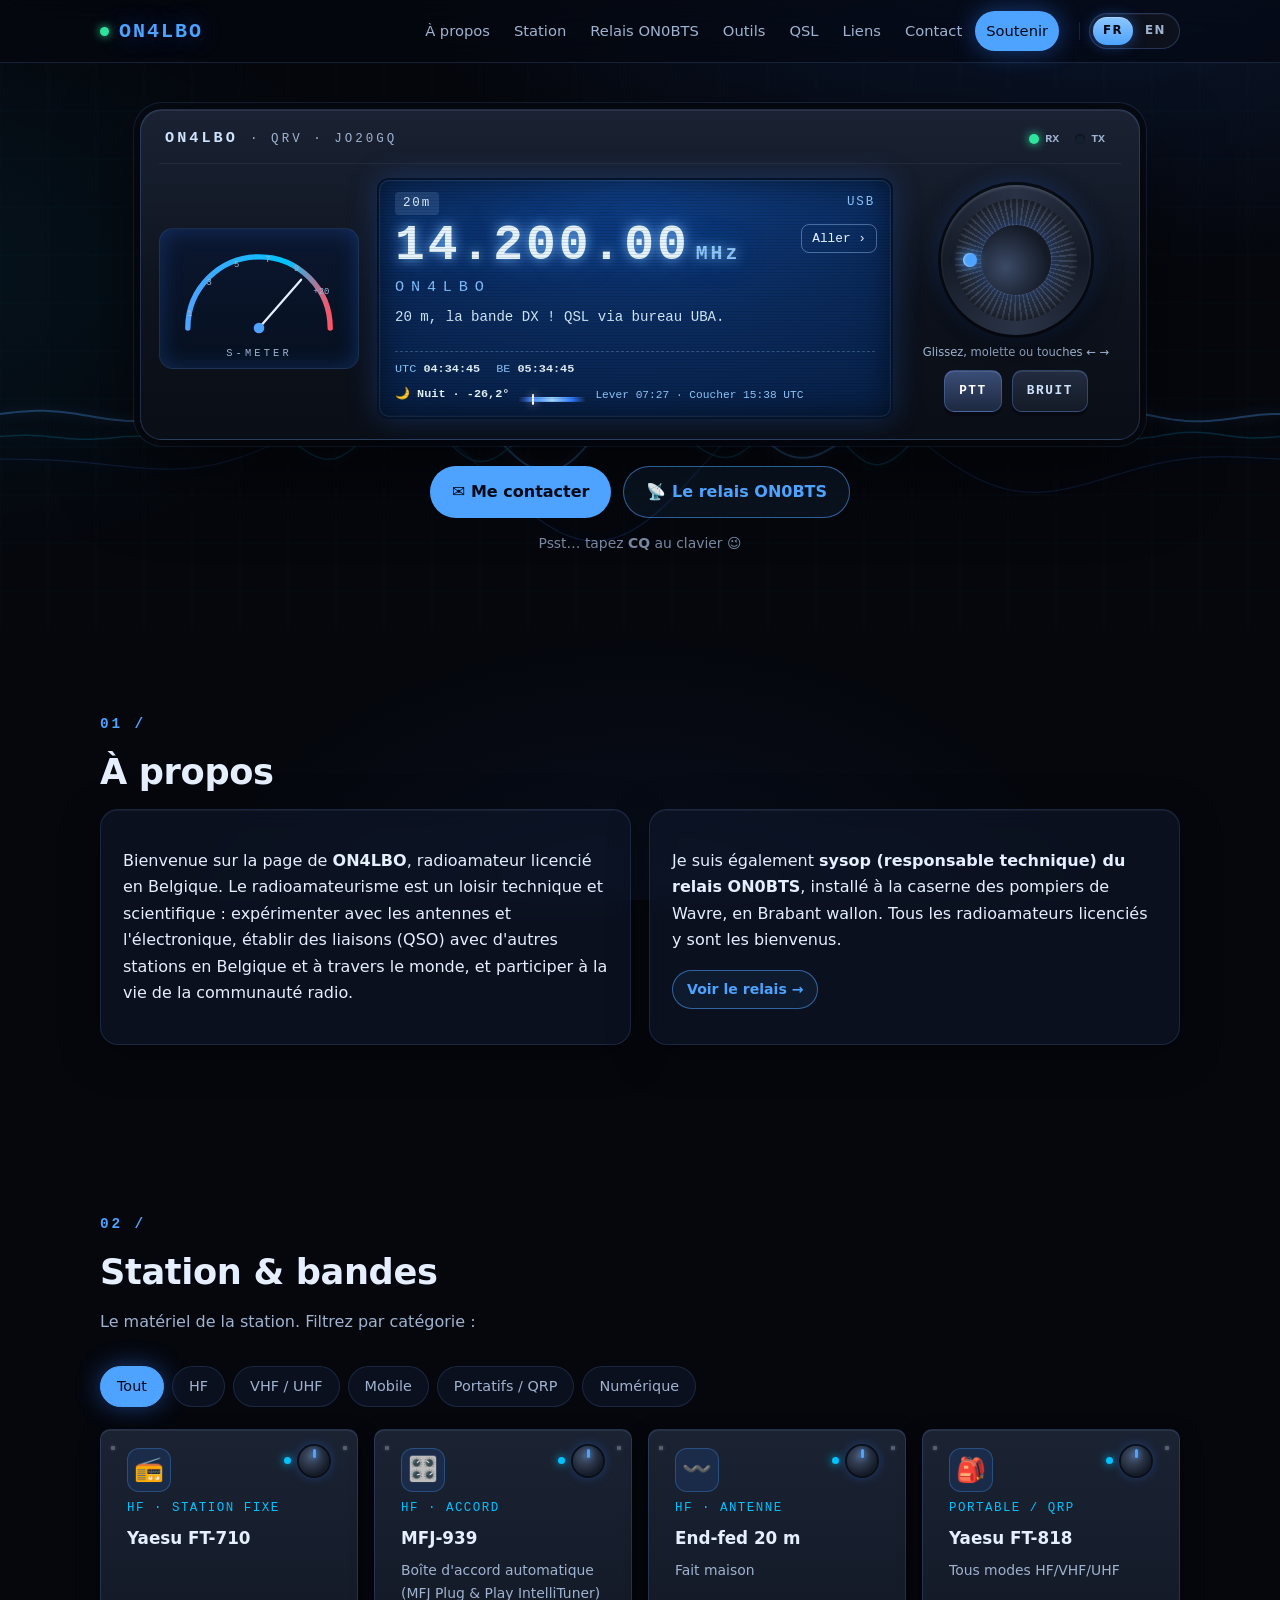
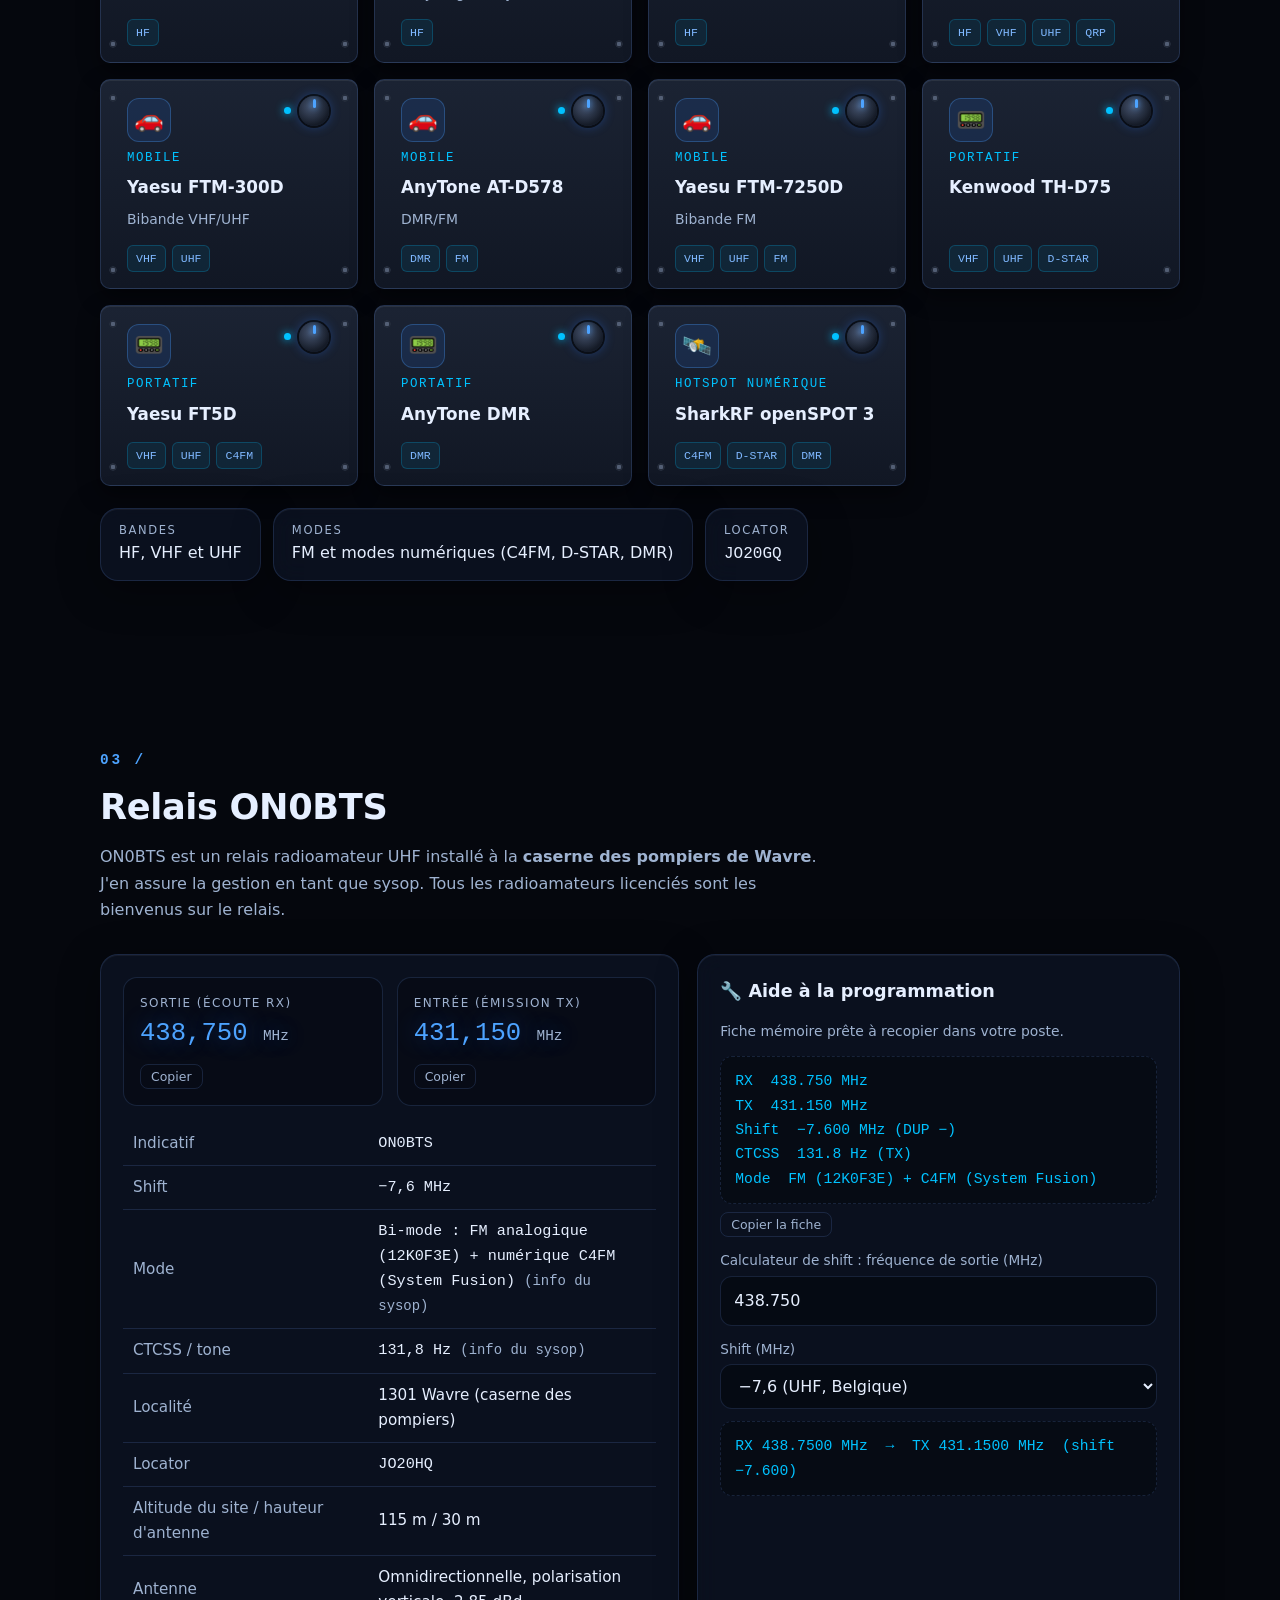
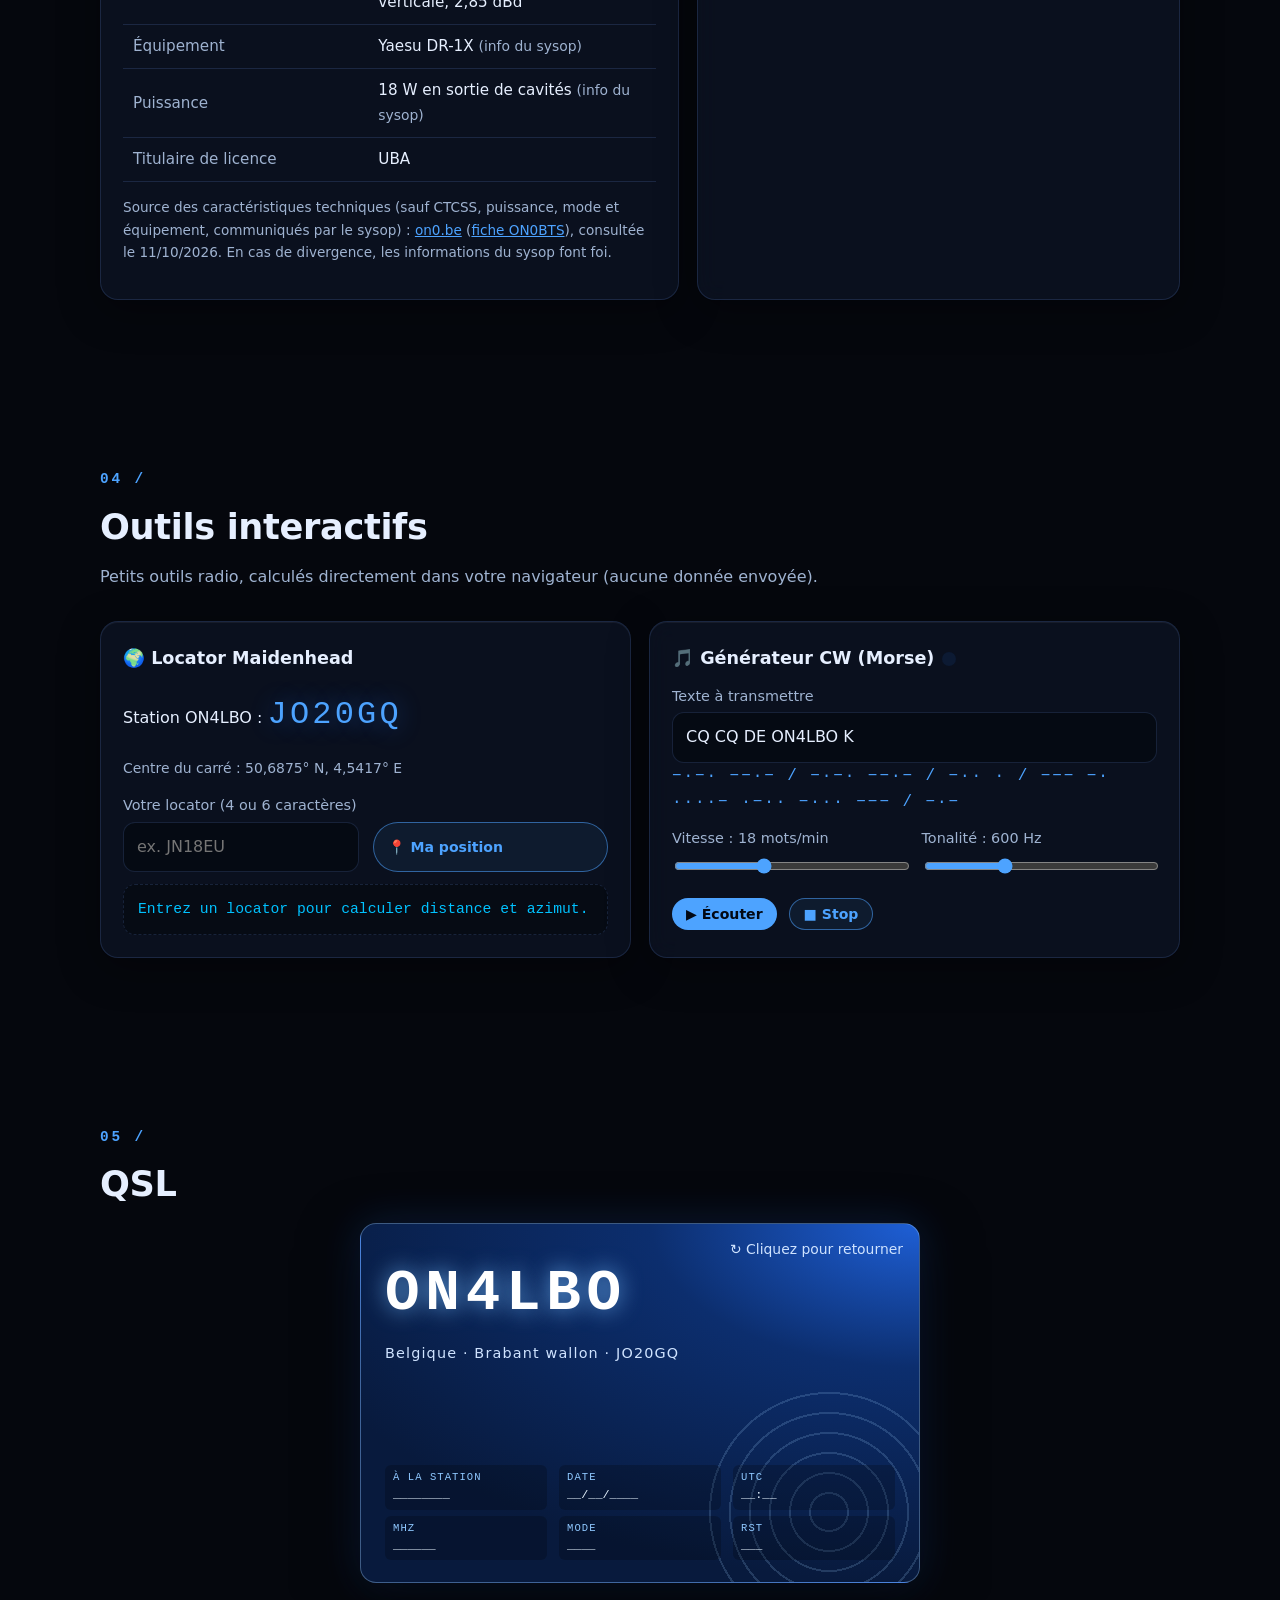
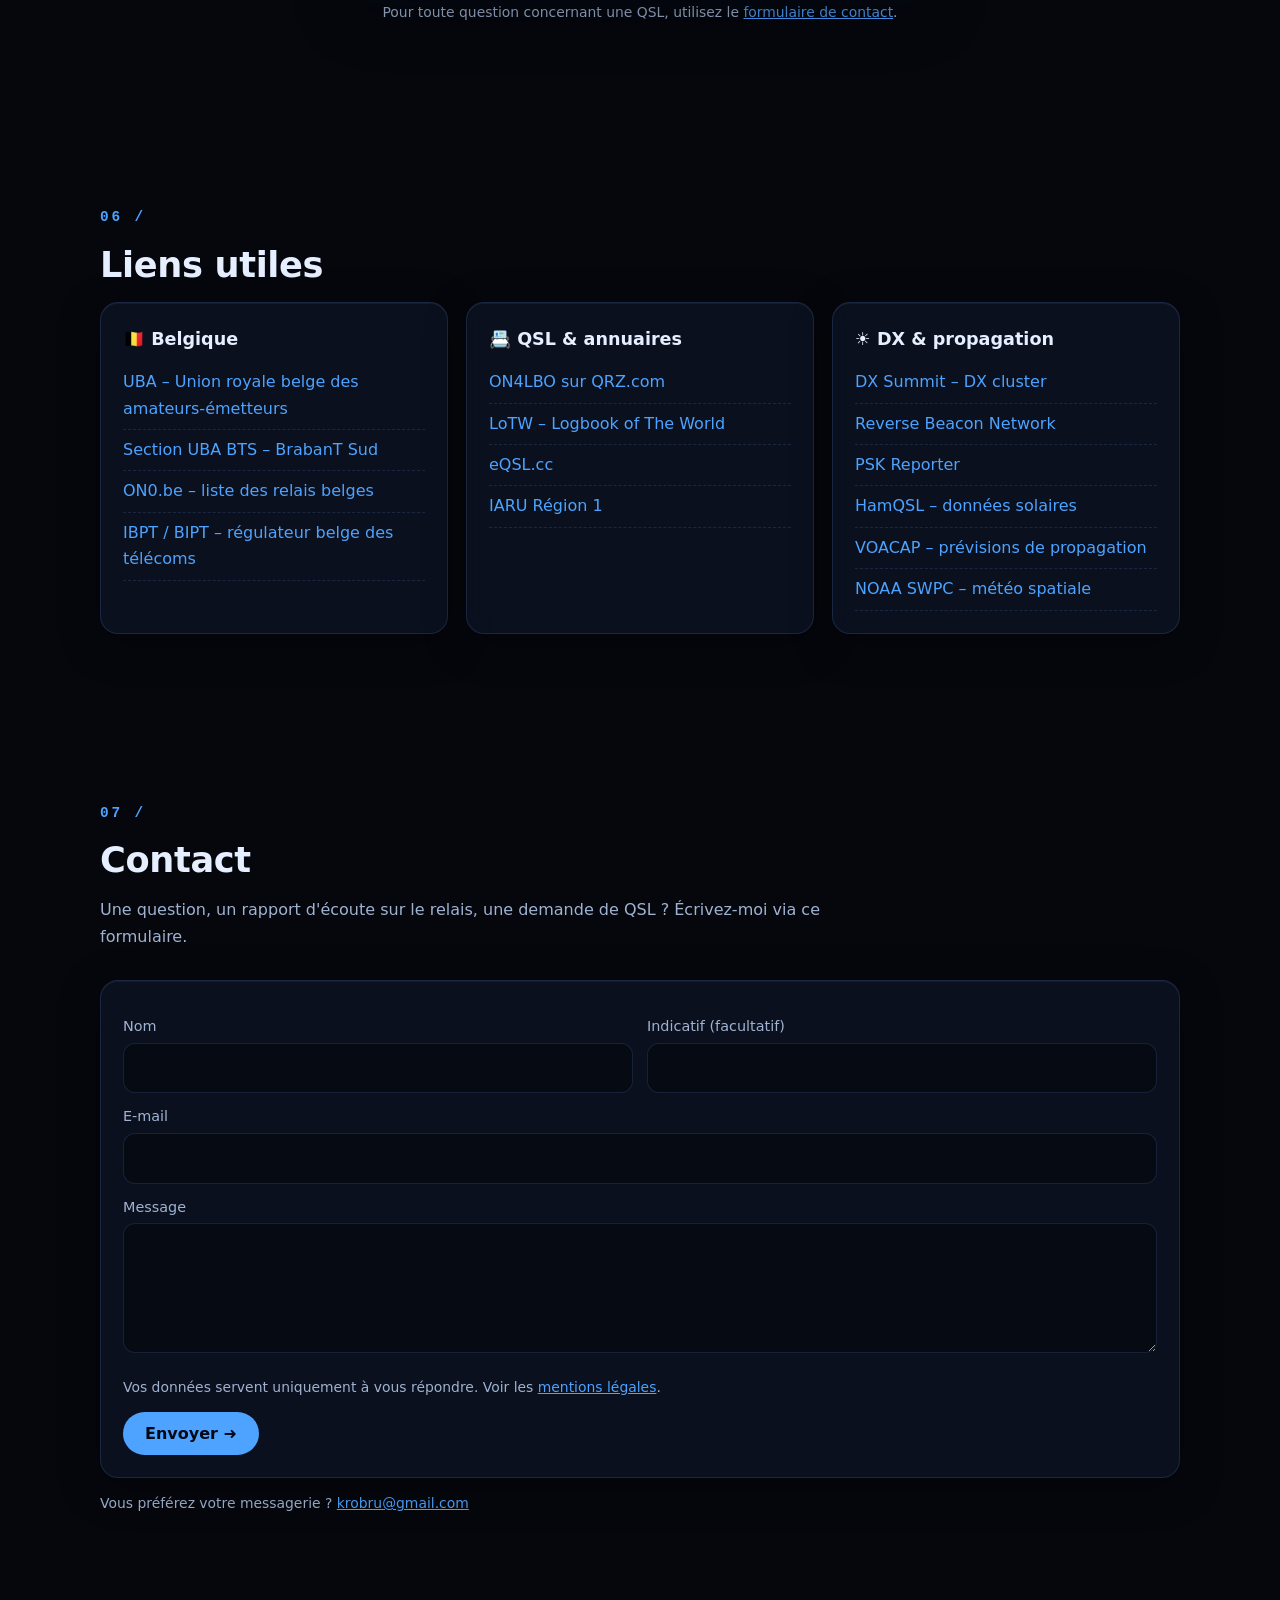
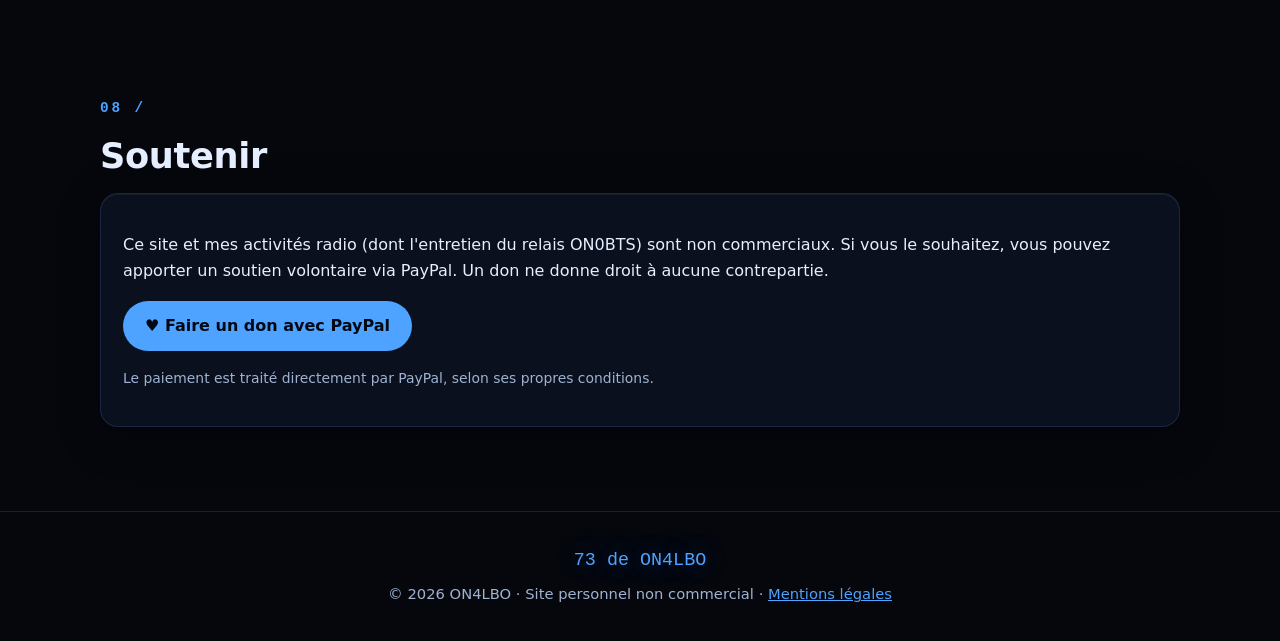
==== index.html @ 51bcd65f "ON0BTS : bi-mode FM + C4FM, équipement Yaesu DR-1X (info du sysop)" ====
<!DOCTYPE html>
<html lang="fr-BE">
<head>
<meta charset="utf-8">
<meta name="viewport" content="width=device-width,initial-scale=1">
<title data-en="ON4LBO – Belgian amateur radio station · ON0BTS repeater">ON4LBO – Station radioamateur belge · Relais ON0BTS</title>
<meta name="description" content="Site personnel de ON4LBO, radioamateur belge, sysop du relais ON0BTS à Wavre.">
<meta name="theme-color" content="#05070d">
<link rel="icon" href="data:image/svg+xml,%3Csvg xmlns='http://www.w3.org/2000/svg' viewBox='0 0 64 64'%3E%3Crect width='64' height='64' rx='12' fill='%2305070d'/%3E%3Cpath d='M32 14v36M20 50h24M32 14l-8 16M32 14l8 16' stroke='%234da3ff' stroke-width='4' fill='none' stroke-linecap='round'/%3E%3C/svg%3E">
<link rel="canonical" href="https://krobru.github.io/on4lbo/">
<link rel="stylesheet" href="style.css">
<link rel="stylesheet" href="fun.css">
</head>
<body>
<a class="skip" href="#main" data-en="Skip to content">Aller au contenu</a>
<header class="nav"><div class="wrap">
  <a class="brand" href="#top"><span class="dot" aria-hidden="true"></span>ON4LBO</a>
  <button class="langbtn langtop" type="button" data-setlang aria-label="English version" data-en-aria-label="Version française"><span class="lf">FR</span><span class="sep">/</span><span class="le">EN</span></button>
  <button class="burger" id="burger" aria-label="Ouvrir le menu" aria-expanded="false" aria-controls="menu" data-en-aria-label="Open menu">☰</button>
  <nav id="menu" aria-label="Navigation principale" data-en-aria-label="Main navigation"><ul>
    <li><a href="#apropos" data-en="About">À propos</a></li>
    <li><a href="#station">Station</a></li>
    <li><a href="#relais" data-en="ON0BTS repeater">Relais ON0BTS</a></li>
    <li><a href="#outils" data-en="Tools">Outils</a></li>
    <li><a href="#qsl">QSL</a></li>
    <li><a href="#liens" data-en="Links">Liens</a></li>
    <li><a href="#contact">Contact</a></li>
    <li class="langli"><button class="langbtn" type="button" data-setlang aria-label="English version" data-en-aria-label="Version française"><span class="lf">FR</span><span class="sep">/</span><span class="le">EN</span></button></li>
    <li><a href="#soutenir" data-en="Support">Soutenir</a></li>
  </ul></nav>
</div></header>

<div class="hero fun" id="top">
  <canvas id="scope" aria-hidden="true"></canvas>
  <div class="wrap">
    <div class="rig" role="group" aria-label="Transceiver virtuel ON4LBO" data-en-aria-label="ON4LBO virtual transceiver">
      <div class="rig-top">
        <span class="rig-brand">ON4LBO <em>· QRV · JO20GQ</em></span>
        <span class="leds"><span class="led2 rx" id="ledrx" aria-hidden="true"></span><b>RX</b><span class="led2 tx" id="ledtx" aria-hidden="true"></span><b>TX</b></span>
      </div>
      <div class="rig-body">
        <div class="smeter" aria-hidden="true">
          <svg viewBox="0 0 200 120"><defs><linearGradient id="sg" x1="0" x2="1"><stop offset="0" stop-color="#4da3ff"/><stop offset=".7" stop-color="#00c2ff"/><stop offset="1" stop-color="#ff5468"/></linearGradient></defs>
            <path d="M20 100 A80 80 0 0 1 180 100" fill="none" stroke="url(#sg)" stroke-width="6" stroke-linecap="round"/>
            <g class="ticks" font-family="ui-monospace,monospace" font-size="10" fill="#9fb3d1" text-anchor="middle"><text x="22" y="86">1</text><text x="44" y="52">3</text><text x="75" y="32">5</text><text x="110" y="26">7</text><text x="142" y="36">9</text><text x="170" y="62">+20</text></g>
            <line id="needle" x1="100" y1="100" x2="100" y2="28" stroke="#e6efff" stroke-width="2.5" stroke-linecap="round"/>
            <circle cx="100" cy="100" r="6" fill="#4da3ff"/>
          </svg>
          <div class="smlabel">S-METER</div>
        </div>
        <div class="lcd" aria-live="polite">
          <div class="lcd-row1"><span class="band" id="lcdband">20m</span><span class="mode">FM · USB</span></div>
          <div class="lcd-freq" id="lcdfreq">14.200.00</div>
          <div class="lcd-call">ON4LBO</div>
          <div class="lcd-msg" id="lcdmsg">…</div>
          <a class="lcd-go" id="lcdgo" href="#qsl">→</a>
          <div class="lcd-clocks">
            <span>UTC <b id="utc">--:--:--</b></span>
            <span><i data-en="BE">BE</i> <b id="local">--:--:--</b></span>
            <span class="daynight" title="Position du soleil calculée pour JO20GQ" data-en-title="Sun position computed for JO20GQ"><b id="sunstate">…</b><span class="bar" aria-hidden="true"><i id="sunmark"></i></span><small id="suntimes"></small></span>
          </div>
        </div>
        <div class="controls">
          <div class="vfo" id="vfo" role="slider" tabindex="0" aria-label="Bouton VFO : tourner pour changer de bande" data-en-aria-label="VFO knob: turn to change band" aria-valuemin="0" aria-valuemax="7" aria-valuenow="3" aria-valuetext="20m">
            <div class="vfo-dial" id="vfodial"><span class="dimple"></span></div>
          </div>
          <div class="vfo-hint small" data-en="Drag, scroll or ← → keys">Glissez, molette ou touches ← →</div>
          <div class="rig-btns">
            <button class="rigbtn ptt" id="ptt" type="button" aria-label="PTT : jouer CQ en Morse" data-en-aria-label="PTT: play CQ in Morse">PTT</button>
            <button class="rigbtn" id="noise" type="button" aria-pressed="false" data-en="NOISE">BRUIT</button>
          </div>
        </div>
      </div>
    </div>
    <div class="btns" style="margin-top:26px">
      <a class="btn" href="#contact" data-en="✉ Contact me">✉ Me contacter</a>
      <a class="btn ghost" href="#relais" data-en="📡 The ON0BTS repeater">📡 Le relais ON0BTS</a>
    </div>
    <p class="small egg-hint" data-en="Psst… type <b>CQ</b> on your keyboard 😉">Psst… tapez <b>CQ</b> au clavier 😉</p>
  </div>
</div>

<main id="main">
<section id="apropos"><div class="wrap">
  <h2 class="reveal"><span class="n">01 /</span><span data-en="About">À propos</span></h2>
  <div class="grid">
    <div class="glass card reveal">
      <p data-en="Welcome to the page of <strong>ON4LBO</strong>, a licensed radio amateur in Belgium. Amateur radio is a technical and scientific hobby: experimenting with antennas and electronics, making contacts (QSOs) with other stations in Belgium and around the world, and taking part in the life of the radio community.">Bienvenue sur la page de <strong>ON4LBO</strong>, radioamateur licencié en Belgique. Le radioamateurisme est un loisir technique et scientifique : expérimenter avec les antennes et l'électronique, établir des liaisons (QSO) avec d'autres stations en Belgique et à travers le monde, et participer à la vie de la communauté radio.</p>
    </div>
    <div class="glass card reveal">
      <p data-en="I am also the <strong>sysop (technical manager) of the ON0BTS repeater</strong>, installed at the Wavre fire station, in Walloon Brabant. All licensed radio amateurs are welcome on it.">Je suis également <strong>sysop (responsable technique) du relais ON0BTS</strong>, installé à la caserne des pompiers de Wavre, en Brabant wallon. Tous les radioamateurs licenciés y sont les bienvenus.</p>
      <a class="btn sm ghost" href="#relais" data-en="See the repeater →">Voir le relais →</a>
    </div>
  </div>
</div></section>

<section id="station"><div class="wrap">
  <h2 class="reveal"><span class="n">02 /</span><span data-en="Station &amp; bands">Station &amp; bandes</span></h2>
  <p class="lead reveal" data-en="The station equipment. Filter by category:">Le matériel de la station. Filtrez par catégorie :</p>
  <div class="filters reveal" role="group" aria-label="Filtrer l'équipement" data-en-aria-label="Filter equipment">
    <button class="chip" data-f="all" aria-pressed="true" data-en="All">Tout</button>
    <button class="chip" data-f="hf" aria-pressed="false">HF</button>
    <button class="chip" data-f="vu" aria-pressed="false">VHF / UHF</button>
    <button class="chip" data-f="mobile" aria-pressed="false">Mobile</button>
    <button class="chip" data-f="portable" aria-pressed="false" data-en="Handhelds / QRP">Portatifs / QRP</button>
    <button class="chip" data-f="num" aria-pressed="false" data-en="Digital">Numérique</button>
  </div>
  <div class="gear" id="gear">
    <div class="glass card reveal" data-t="hf"><div class="ico">📻</div><span class="role" data-en="HF · Base station">HF · Station fixe</span><span class="name">Yaesu FT-710</span><div class="tags"><span class="tag">HF</span></div></div>
    <div class="glass card reveal" data-t="hf"><div class="ico">🎛️</div><span class="role" data-en="HF · Tuner">HF · Accord</span><span class="name">MFJ-939</span><span class="small" data-en="Automatic antenna tuner (MFJ Plug &amp;amp; Play IntelliTuner)">Boîte d'accord automatique (MFJ Plug &amp; Play IntelliTuner)</span><div class="tags"><span class="tag">HF</span></div></div>
    <div class="glass card reveal" data-t="hf"><div class="ico">〰️</div><span class="role" data-en="HF · Antenna">HF · Antenne</span><span class="name">End-fed 20 m</span><span class="small" data-en="Home-made">Fait maison</span><div class="tags"><span class="tag">HF</span></div></div>
    <div class="glass card reveal" data-t="hf vu portable"><div class="ico">🎒</div><span class="role">Portable / QRP</span><span class="name">Yaesu FT-818</span><span class="small" data-en="All-mode HF/VHF/UHF">Tous modes HF/VHF/UHF</span><div class="tags"><span class="tag">HF</span><span class="tag">VHF</span><span class="tag">UHF</span><span class="tag">QRP</span></div></div>
    <div class="glass card reveal" data-t="vu mobile"><div class="ico">🚗</div><span class="role">Mobile</span><span class="name">Yaesu FTM-300D</span><span class="small" data-en="Dual-band VHF/UHF">Bibande VHF/UHF</span><div class="tags"><span class="tag">VHF</span><span class="tag">UHF</span></div></div>
    <div class="glass card reveal" data-t="vu mobile num"><div class="ico">🚗</div><span class="role">Mobile</span><span class="name">AnyTone AT-D578</span><span class="small">DMR/FM</span><div class="tags"><span class="tag">DMR</span><span class="tag">FM</span></div></div>
    <div class="glass card reveal" data-t="vu mobile"><div class="ico">🚗</div><span class="role">Mobile</span><span class="name">Yaesu FTM-7250D</span><span class="small" data-en="Dual-band FM">Bibande FM</span><div class="tags"><span class="tag">VHF</span><span class="tag">UHF</span><span class="tag">FM</span></div></div>
    <div class="glass card reveal" data-t="vu portable num"><div class="ico">📟</div><span class="role" data-en="Handheld">Portatif</span><span class="name">Kenwood TH-D75</span><div class="tags"><span class="tag">VHF</span><span class="tag">UHF</span><span class="tag">D-STAR</span></div></div>
    <div class="glass card reveal" data-t="vu portable num"><div class="ico">📟</div><span class="role" data-en="Handheld">Portatif</span><span class="name">Yaesu FT5D</span><div class="tags"><span class="tag">VHF</span><span class="tag">UHF</span><span class="tag">C4FM</span></div></div>
    <div class="glass card reveal" data-t="vu portable num"><div class="ico">📟</div><span class="role" data-en="Handheld">Portatif</span><span class="name">AnyTone DMR</span><div class="tags"><span class="tag">DMR</span></div></div>
    <div class="glass card reveal" data-t="num"><div class="ico">🛰️</div><span class="role" data-en="Digital hotspot">Hotspot numérique</span><span class="name">SharkRF openSPOT 3</span><div class="tags"><span class="tag">C4FM</span><span class="tag">D-STAR</span><span class="tag">DMR</span></div></div>
  </div>
  <div class="facts reveal">
    <div class="glass fact"><b data-en="Bands">Bandes</b><span data-en="HF, VHF and UHF">HF, VHF et UHF</span></div>
    <div class="glass fact"><b>Modes</b><span data-en="FM and digital modes (C4FM, D-STAR, DMR)">FM et modes numériques (C4FM, D-STAR, DMR)</span></div>
    <div class="glass fact"><b>Locator</b><span class="mono">JO20GQ</span></div>
  </div>
</div></section>

<section id="relais"><div class="wrap">
  <h2 class="reveal"><span class="n">03 /</span><span data-en="ON0BTS repeater">Relais ON0BTS</span></h2>
  <p class="lead reveal" data-en="ON0BTS is a UHF amateur radio repeater installed at the <strong>Wavre fire station</strong>. I manage it as sysop. All licensed radio amateurs are welcome on the repeater.">ON0BTS est un relais radioamateur UHF installé à la <strong>caserne des pompiers de Wavre</strong>. J'en assure la gestion en tant que sysop. Tous les radioamateurs licenciés sont les bienvenus sur le relais.</p>
  <div class="rep">
    <div class="glass card reveal">
      <div class="freqs">
        <div class="freq"><small data-en="Output (listen RX)">Sortie (écoute RX)</small><div class="v">438,750 <u>MHz</u></div><button class="copy" data-en="Copy" data-copy="438.750">Copier</button></div>
        <div class="freq"><small data-en="Input (transmit TX)">Entrée (émission TX)</small><div class="v">431,150 <u>MHz</u></div><button class="copy" data-en="Copy" data-copy="431.150">Copier</button></div>
      </div>
      <table class="specs">
        <tr><th data-en="Callsign">Indicatif</th><td class="mono">ON0BTS</td></tr>
        <tr><th>Shift</th><td class="mono" data-en="−7.6 MHz">−7,6 MHz</td></tr>
        <tr><th>Mode</th><td class="mono" data-en="Dual mode: analog FM (12K0F3E) + C4FM digital (System Fusion) <span class=&quot;small&quot;>(sysop info)</span>">Bi-mode : FM analogique (12K0F3E) + numérique C4FM (System Fusion) <span class="small">(info du sysop)</span></td></tr>
        <tr><th>CTCSS / tone</th><td class="mono" data-en="131.8 Hz <span class=&quot;small&quot;>(sysop info)</span>">131,8 Hz <span class="small">(info du sysop)</span></td></tr>
        <tr><th data-en="Location">Localité</th><td data-en="1301 Wavre (fire station)">1301 Wavre (caserne des pompiers)</td></tr>
        <tr><th>Locator</th><td class="mono">JO20HQ</td></tr>
        <tr><th data-en="Site altitude / antenna height">Altitude du site / hauteur d'antenne</th><td>115 m / 30 m</td></tr>
        <tr><th data-en="Antenna">Antenne</th><td data-en="Omnidirectional, vertical polarisation, 2.85 dBd">Omnidirectionnelle, polarisation verticale, 2,85 dBd</td></tr>
        <tr><th data-en="Equipment">Équipement</th><td data-en="Yaesu DR-1X <span class=&quot;small&quot;>(sysop info)</span>">Yaesu DR-1X <span class="small">(info du sysop)</span></td></tr>
        <tr><th data-en="Power">Puissance</th><td data-en="18 W at cavity output <span class=&quot;small&quot;>(sysop info)</span>">18 W en sortie de cavités <span class="small">(info du sysop)</span></td></tr>
        <tr><th data-en="Licence holder">Titulaire de licence</th><td>UBA</td></tr>
      </table>
      <p class="src" data-en="Technical data source (except CTCSS, power, mode and equipment, provided by the sysop): <a href=&quot;https://on0.be/&quot; target=&quot;_blank&quot; rel=&quot;noopener&quot;>on0.be</a> (<a href=&quot;https://on0.be/api/public/repeaters/ON0BTS&quot; target=&quot;_blank&quot; rel=&quot;noopener&quot;>ON0BTS record</a>), accessed 11/10/2026. In case of discrepancy, the sysop's information prevails.">Source des caractéristiques techniques (sauf CTCSS, puissance, mode et équipement, communiqués par le sysop) : <a href="https://on0.be/" target="_blank" rel="noopener">on0.be</a> (<a href="https://on0.be/api/public/repeaters/ON0BTS" target="_blank" rel="noopener">fiche ON0BTS</a>), consultée le 11/10/2026. En cas de divergence, les informations du sysop font foi.</p>
    </div>
    <div class="glass card reveal calc">
      <h3 data-en="🔧 Programming help">🔧 Aide à la programmation</h3>
      <p class="small" data-en="Memory sheet ready to copy into your radio.">Fiche mémoire prête à recopier dans votre poste.</p>
      <div class="out" id="progsheet">RX  438.750 MHz
TX  431.150 MHz
Shift  −7.600 MHz (DUP −)
CTCSS  131.8 Hz (TX)
Mode  FM (12K0F3E) + C4FM (System Fusion)</div>
      <button class="copy" id="copyprog" data-en="Copy the sheet">Copier la fiche</button>
      <label for="offin" data-en="Shift calculator: output frequency (MHz)">Calculateur de shift : fréquence de sortie (MHz)</label>
      <input id="offin" type="number" step="0.0125" value="438.750" inputmode="decimal">
      <label for="offsh">Shift (MHz)</label>
      <select id="offsh"><option value="-7.6" selected data-en="−7.6 (UHF, Belgium)">−7,6 (UHF, Belgique)</option><option value="-0.6">−0,6 (VHF)</option><option value="1.6">+1,6</option><option value="0">Simplex</option></select>
      <div class="out" id="offout" aria-live="polite"></div>
    </div>
  </div>
</div></section>

<section id="outils"><div class="wrap">
  <h2 class="reveal"><span class="n">04 /</span><span data-en="Interactive tools">Outils interactifs</span></h2>
  <p class="lead reveal" data-en="Small radio tools, computed directly in your browser (no data sent).">Petits outils radio, calculés directement dans votre navigateur (aucune donnée envoyée).</p>
  <div class="tools">
    <div class="glass card reveal">
      <h3>🌍 Locator Maidenhead</h3>
      <p data-en="ON4LBO station: <span class=&quot;big&quot;>JO20GQ</span>">Station ON4LBO : <span class="big">JO20GQ</span></p>
      <p class="small" id="mylatlon"></p>
      <label for="loc" data-en="Your locator (4 or 6 characters)">Votre locator (4 ou 6 caractères)</label>
      <div class="row2"><input id="loc" placeholder="ex. JN18EU" maxlength="8" autocomplete="off" spellcheck="false" data-en-placeholder="e.g. JN18EU"><button class="btn sm ghost" id="geoloc" type="button" data-en="📍 My position">📍 Ma position</button></div>
      <div class="out" id="locout" aria-live="polite">Entrez un locator pour calculer distance et azimut.</div>
    </div>
    <div class="glass card reveal">
      <h3><span data-en="🎵 CW (Morse) generator">🎵 Générateur CW (Morse)</span><span class="led" id="led" aria-hidden="true"></span></h3>
      <label for="cwtxt" data-en="Text to send">Texte à transmettre</label>
      <input id="cwtxt" value="CQ CQ DE ON4LBO K" maxlength="120" autocomplete="off">
      <div class="morse" id="cwcode" aria-live="polite"></div>
      <div class="row2">
        <div><label for="wpm"><span data-en="Speed:">Vitesse :</span> <span id="wpmv">18</span> <span data-en="wpm">mots/min</span></label><input id="wpm" type="range" min="5" max="40" value="18"></div>
        <div><label for="tone"><span data-en="Pitch:">Tonalité :</span> <span id="tonev">600</span> Hz</label><input id="tone" type="range" min="400" max="1000" step="10" value="600"></div>
      </div>
      <div class="btns" style="justify-content:flex-start;margin-top:14px"><button class="btn sm" id="cwplay" type="button" data-en="▶ Play">▶ Écouter</button><button class="btn sm ghost" id="cwstop" type="button">■ Stop</button></div>
    </div>
  </div>
</div></section>

<section id="qsl"><div class="wrap">
  <h2 class="reveal"><span class="n">05 /</span>QSL</h2>
  <div class="qslwrap reveal">
    <button class="qslcard" id="qslcard" type="button" aria-pressed="false" aria-label="Carte QSL virtuelle : cliquer pour retourner" data-en-aria-label="Virtual QSL card: click to flip">
      <span class="qsl-inner">
        <span class="qsl-face qsl-front">
          <span class="qsl-call">ON4LBO</span>
          <span class="qsl-sub" data-en="Belgium · Walloon Brabant · JO20GQ">Belgique · Brabant wallon · JO20GQ</span>
          <span class="qsl-waves" aria-hidden="true"></span>
          <span class="qsl-grid"><span><i data-en="To radio">À la station</i><b>________</b></span><span><i>Date</i><b>__/__/____</b></span><span><i>UTC</i><b>__:__</b></span><span><i>MHz</i><b>______</b></span><span><i>Mode</i><b>____</b></span><span><i>RST</i><b>___</b></span></span>
          <span class="qsl-flip small" data-en="↻ Click to flip">↻ Cliquez pour retourner</span>
        </span>
        <span class="qsl-face qsl-back">
          <span class="qsl-title" data-en="✉️ QSL via the UBA bureau">✉️ QSL via bureau UBA</span>
          <span class="qsl-text" data-en="QSL cards are exchanged via the UBA QSL bureau. Please send your card through your national QSL bureau.">Les cartes QSL sont échangées via le bureau QSL de l'UBA. Merci d'envoyer votre carte par l'intermédiaire de votre bureau QSL national.</span>
          <span class="qsl-73">73 de ON4LBO</span>
        </span>
      </span>
    </button>
  </div>
  <p class="small reveal" style="text-align:center" data-en="For any question about a QSL, please use the <a href=&quot;#contact&quot;>contact form</a>.">Pour toute question concernant une QSL, utilisez le <a href="#contact">formulaire de contact</a>.</p>
</div></section>

<section id="liens"><div class="wrap">
  <h2 class="reveal"><span class="n">06 /</span><span data-en="Useful links">Liens utiles</span></h2>
  <div class="grid">
    <div class="glass card reveal"><h3 data-en="🇧🇪 Belgium">🇧🇪 Belgique</h3><ul class="links">
      <li><a href="https://www.uba.be/fr" target="_blank" rel="noopener" data-en="UBA – Royal Belgian Amateur Radio Union">UBA – Union royale belge des amateurs-émetteurs</a></li>
      <li><a href="https://www.bts.uba.be/" target="_blank" rel="noopener" data-en="UBA BTS section – BrabanT Sud">Section UBA BTS – BrabanT Sud</a></li>
      <li><a href="https://on0.be/" target="_blank" rel="noopener" data-en="ON0.be – Belgian repeater list">ON0.be – liste des relais belges</a></li>
      <li><a href="https://www.ibpt.be/" target="_blank" rel="noopener" data-en="BIPT / IBPT – Belgian telecom regulator">IBPT / BIPT – régulateur belge des télécoms</a></li>
    </ul></div>
    <div class="glass card reveal"><h3 data-en="📇 QSL &amp;amp; directories">📇 QSL &amp; annuaires</h3><ul class="links">
      <li><a href="https://www.qrz.com/db/ON4LBO" target="_blank" rel="noopener" data-en="ON4LBO on QRZ.com">ON4LBO sur QRZ.com</a></li>
      <li><a href="https://lotw.arrl.org/" target="_blank" rel="noopener">LoTW – Logbook of The World</a></li>
      <li><a href="https://www.eqsl.cc/" target="_blank" rel="noopener">eQSL.cc</a></li>
      <li><a href="https://www.iaru-r1.org/" target="_blank" rel="noopener" data-en="IARU Region 1">IARU Région 1</a></li>
    </ul></div>
    <div class="glass card reveal"><h3>☀️ DX &amp; propagation</h3><ul class="links">
      <li><a href="https://www.dxsummit.fi/" target="_blank" rel="noopener">DX Summit – DX cluster</a></li>
      <li><a href="https://www.reversebeacon.net/" target="_blank" rel="noopener">Reverse Beacon Network</a></li>
      <li><a href="https://pskreporter.info/pskmap.html" target="_blank" rel="noopener">PSK Reporter</a></li>
      <li><a href="https://www.hamqsl.com/solar.html" target="_blank" rel="noopener" data-en="HamQSL – solar data">HamQSL – données solaires</a></li>
      <li><a href="https://www.voacap.com/" target="_blank" rel="noopener" data-en="VOACAP – propagation forecasts">VOACAP – prévisions de propagation</a></li>
      <li><a href="https://www.swpc.noaa.gov/" target="_blank" rel="noopener" data-en="NOAA SWPC – space weather">NOAA SWPC – météo spatiale</a></li>
    </ul></div>
  </div>
</div></section>

<section id="contact"><div class="wrap">
  <h2 class="reveal"><span class="n">07 /</span>Contact</h2>
  <p class="lead reveal" data-en="A question, a signal report on the repeater, a QSL request? Write to me using this form.">Une question, un rapport d'écoute sur le relais, une demande de QSL ? Écrivez-moi via ce formulaire.</p>
  <form class="glass card reveal" action="https://formsubmit.co/krobru@gmail.com" method="POST">
    <input type="hidden" name="_subject" value="Nouveau message depuis le site ON4LBO" data-en-value="New message from the ON4LBO website">
    <input type="hidden" name="_captcha" value="true">
    <input type="hidden" name="_template" value="table">
    <input type="hidden" name="_next" value="https://krobru.github.io/on4lbo/merci.html">
    <input type="text" name="_honey" class="hp" tabindex="-1" autocomplete="off" aria-hidden="true">
    <div class="row">
      <div><label for="name" data-en="Name">Nom</label><input id="name" name="name" required autocomplete="name"></div>
      <div><label for="callsign" data-en="Callsign (optional)">Indicatif (facultatif)</label><input id="callsign" name="indicatif"></div>
    </div>
    <label for="email">E-mail</label><input id="email" type="email" name="email" required autocomplete="email">
    <label for="message">Message</label><textarea id="message" name="message" required></textarea>
    <p class="small" data-en="Your data is used only to reply to you. See the <a href=&quot;mentions-legales.html#gdpr&quot;>legal notice</a>.">Vos données servent uniquement à vous répondre. Voir les <a href="mentions-legales.html#rgpd">mentions légales</a>.</p>
    <button class="btn" type="submit" data-en="Send ➜">Envoyer ➜</button>
  </form>
  <p class="small reveal" data-en="Prefer your own e-mail? <a href=&quot;mailto:krobru@gmail.com?subject=Contact%20ON4LBO&quot;>krobru@gmail.com</a>">Vous préférez votre messagerie ? <a href="mailto:krobru@gmail.com?subject=Contact%20ON4LBO">krobru@gmail.com</a></p>
</div></section>

<section id="soutenir"><div class="wrap">
  <h2 class="reveal"><span class="n">08 /</span><span data-en="Support">Soutenir</span></h2>
  <div class="glass card reveal">
    <p data-en="This website and my radio activities (including the upkeep of the ON0BTS repeater) are non-commercial. If you wish, you can give voluntary support via PayPal. A donation entitles you to nothing in return.">Ce site et mes activités radio (dont l'entretien du relais ON0BTS) sont non commerciaux. Si vous le souhaitez, vous pouvez apporter un soutien volontaire via PayPal. Un don ne donne droit à aucune contrepartie.</p>
    <p><a class="btn" href="https://www.paypal.me/BKroonen" target="_blank" rel="noopener" data-en="♥ Donate with PayPal">♥ Faire un don avec PayPal</a></p>
    <p class="small" data-en="Payment is processed directly by PayPal, under its own terms.">Le paiement est traité directement par PayPal, selon ses propres conditions.</p>
  </div>
</div></section>
</main>

<footer><div class="wrap">
  <div class="seventy" data-en="73 de ON4LBO">73 de ON4LBO</div>
  <div>© <span id="yr">2026</span> ON4LBO · <span data-en="Personal non-commercial website">Site personnel non commercial</span> · <a href="mentions-legales.html" data-en="Legal notice">Mentions légales</a></div>
</div></footer>
<div class="toast" id="toast" role="status" aria-live="polite"></div>
<script src="i18n.js"></script>
<script src="app.js" defer></script>
<script src="fun.js" defer></script>
<canvas id="confetti" aria-hidden="true"></canvas>
</body>
</html>
---- style.css ----
/* ON4LBO — thème sombre glassmorphism, polices système uniquement */
:root{
  --bg:#05070d;--bg2:#080c16;--glass:rgba(16,26,48,.5);--glass2:rgba(22,36,66,.55);
  --line:rgba(110,160,255,.16);--txt:#e6efff;--mut:#9fb3d1;--acc:#4da3ff;--acc2:#00c2ff;--acc3:#7fb8ff;--accs:#2f7bff;--ok:#2ee59d;--ink:#020814;
  --glow:0 0 24px rgba(47,123,255,.45);--r:18px;--mono:ui-monospace,SFMono-Regular,Menlo,Consolas,"Liberation Mono",monospace;
}
*{box-sizing:border-box}
html{scroll-behavior:smooth}
@media (prefers-reduced-motion:reduce){html{scroll-behavior:auto}*,*::before,*::after{animation:none!important;transition:none!important}}
body{margin:0;font-family:system-ui,-apple-system,"Segoe UI",Roboto,Ubuntu,"Helvetica Neue",Arial,sans-serif;color:var(--txt);line-height:1.65;
  background:radial-gradient(1200px 600px at 85% -10%,rgba(47,123,255,.16),transparent 60%),radial-gradient(900px 500px at -10% 30%,rgba(0,194,255,.07),transparent 60%),radial-gradient(800px 600px at 50% 110%,rgba(47,123,255,.08),transparent 60%),var(--bg);background-attachment:fixed}
a{color:var(--acc)}a:hover{color:#a9d1ff}
:focus-visible{outline:2px solid var(--acc2);outline-offset:3px;border-radius:6px}
.skip{position:absolute;left:-9999px;top:8px;background:var(--acc);color:var(--ink);padding:8px 14px;border-radius:8px;z-index:100}.skip:focus{left:8px}
.wrap{max-width:1120px;margin:0 auto;padding:0 20px}
.mono{font-family:var(--mono)}.small{font-size:.87rem;color:var(--mut)}.todo{color:var(--acc);font-style:italic}

/* header */
header.nav{position:sticky;top:0;z-index:50;background:rgba(5,7,13,.62);backdrop-filter:blur(14px) saturate(140%);-webkit-backdrop-filter:blur(14px) saturate(140%);border-bottom:1px solid var(--line)}
header.nav .wrap{display:flex;align-items:center;justify-content:space-between;gap:12px;min-height:62px}
.brand{font-family:var(--mono);font-weight:800;font-size:1.25rem;color:var(--acc);text-decoration:none;letter-spacing:.1em;text-shadow:var(--glow);display:flex;align-items:center;gap:10px}
.brand .dot{width:9px;height:9px;border-radius:50%;background:var(--ok);box-shadow:0 0 10px var(--ok);animation:blink 2.4s infinite}
@keyframes blink{50%{opacity:.25}}
nav ul{list-style:none;display:flex;gap:2px;margin:0;padding:0}
nav a{display:block;color:var(--mut);text-decoration:none;font-size:.92rem;padding:8px 11px;border-radius:999px;transition:color .2s,background .2s}
nav a:hover{color:var(--txt);background:rgba(255,255,255,.05)}
nav a.active{color:var(--ink);background:var(--acc);box-shadow:var(--glow)}
.burger{display:none;background:var(--glass);border:1px solid var(--line);color:var(--txt);border-radius:12px;width:44px;height:44px;cursor:pointer;font-size:1.3rem}
@media(max-width:900px){
  .burger{display:block}
  nav{position:fixed;inset:62px 0 auto 0;background:rgba(5,7,13,.96);backdrop-filter:blur(14px);border-bottom:1px solid var(--line);transform:translateY(-120%);transition:transform .3s;visibility:hidden}
  nav.open{transform:none;visibility:visible}
  nav ul{flex-direction:column;padding:10px 16px 16px}
  nav a{padding:12px 14px;font-size:1rem}
}

/* hero */
.hero{position:relative;min-height:88vh;display:flex;align-items:center;overflow:hidden;padding:60px 0}
#scope{position:absolute;inset:0;width:100%;height:100%;pointer-events:none;z-index:0;opacity:.9}
.hero .wrap{position:relative;z-index:1;text-align:center;width:100%}
.kicker{display:inline-flex;gap:8px;align-items:center;font-family:var(--mono);font-size:.82rem;letter-spacing:.18em;color:var(--acc2);background:rgba(0,194,255,.07);border:1px solid rgba(0,194,255,.28);padding:6px 14px;border-radius:999px}
.call{font-family:var(--mono);font-size:clamp(3.2rem,13vw,7.5rem);font-weight:800;letter-spacing:.12em;margin:18px 0 6px;
  background:linear-gradient(180deg,#e2f0ff,var(--acc) 50%,var(--accs));-webkit-background-clip:text;background-clip:text;color:transparent;filter:drop-shadow(0 0 28px rgba(47,123,255,.5))}
.sub{color:var(--mut);font-size:1.15rem;margin:0 0 28px}
.widgets{display:flex;justify-content:center;gap:14px;flex-wrap:wrap;margin-bottom:30px}
.glass{background:var(--glass);border:1px solid var(--line);border-radius:var(--r);backdrop-filter:blur(12px);-webkit-backdrop-filter:blur(12px);box-shadow:0 10px 40px rgba(0,0,0,.35),inset 0 1px 0 rgba(255,255,255,.05)}
.clock{padding:12px 20px;min-width:150px;font-family:var(--mono);text-align:center}
.clock small{display:block;color:var(--mut);font-size:.7rem;letter-spacing:.14em}
.clock span{font-size:1.5rem;color:var(--acc2);text-shadow:0 0 12px rgba(0,194,255,.45)}
.daynight .val{font-size:1.05rem}.daynight .bar{height:6px;border-radius:6px;margin-top:8px;background:linear-gradient(90deg,#0a1630,#2f7bff 22%,#9fd8ff 50%,#2f7bff 78%,#0a1630);position:relative}
.daynight .bar i{position:absolute;top:-4px;width:3px;height:14px;background:#fff;border-radius:2px;box-shadow:0 0 8px #fff}
.btns{display:flex;gap:12px;justify-content:center;flex-wrap:wrap}
.btn{display:inline-flex;align-items:center;gap:8px;padding:12px 22px;border-radius:999px;background:var(--acc);color:var(--ink);font-weight:700;text-decoration:none;border:0;cursor:pointer;font-size:1rem;font-family:inherit;transition:transform .15s,box-shadow .2s,background .2s}
.btn:hover{background:#7dbbff;color:var(--ink);box-shadow:var(--glow);transform:translateY(-2px)}
.btn.ghost{background:rgba(77,163,255,.07);color:var(--acc);border:1px solid rgba(77,163,255,.55)}
.btn.ghost:hover{background:rgba(77,163,255,.16);color:#cfe6ff}
.btn.sm{padding:7px 14px;font-size:.88rem}
.scrollhint{position:absolute;left:50%;bottom:22px;transform:translateX(-50%);z-index:1;color:var(--mut);font-size:.8rem;font-family:var(--mono);letter-spacing:.2em}

/* sections */
section{padding:84px 0;position:relative}
h2{font-size:clamp(1.6rem,4vw,2.2rem);margin:0 0 8px;letter-spacing:-.01em}
h2 .n{font-family:var(--mono);color:var(--acc);font-size:.9rem;display:block;letter-spacing:.2em;margin-bottom:6px}
.lead{color:var(--mut);max-width:720px;margin:0 0 30px}
h3{margin:0 0 8px;font-size:1.1rem}
.grid{display:grid;grid-template-columns:repeat(auto-fit,minmax(250px,1fr));gap:18px}
.card{padding:22px;transition:transform .25s,border-color .25s,box-shadow .25s}
.card:hover{transform:translateY(-4px);border-color:rgba(77,163,255,.45);box-shadow:0 14px 44px rgba(0,0,0,.5),0 0 30px rgba(47,123,255,.18)}
.reveal{opacity:0;transform:translateY(26px);transition:opacity .7s ease,transform .7s ease}
.reveal.in{opacity:1;transform:none}
@media (prefers-reduced-motion:reduce){.reveal{opacity:1;transform:none}}

/* equipment */
.filters{display:flex;flex-wrap:wrap;gap:8px;margin-bottom:22px}
.chip{background:var(--glass);border:1px solid var(--line);color:var(--mut);padding:8px 16px;border-radius:999px;cursor:pointer;font:inherit;font-size:.9rem;transition:all .2s}
.chip:hover{color:var(--txt);border-color:rgba(77,163,255,.5)}
.chip[aria-pressed="true"]{background:var(--acc);color:var(--ink);border-color:var(--acc);box-shadow:var(--glow)}
.gear{display:grid;grid-template-columns:repeat(auto-fill,minmax(230px,1fr));gap:16px}
.gear .card{display:flex;flex-direction:column;gap:6px}
.gear .card.hide{display:none}
.gear .ico{font-size:1.5rem;width:44px;height:44px;display:grid;place-items:center;border-radius:12px;background:rgba(47,123,255,.12);border:1px solid rgba(77,163,255,.3)}
.gear .role{font-size:.78rem;letter-spacing:.12em;text-transform:uppercase;color:var(--acc2);font-family:var(--mono)}
.gear .name{font-weight:700;font-size:1.05rem}
.tags{display:flex;flex-wrap:wrap;gap:6px;margin-top:auto;padding-top:8px}
.tag{font-size:.72rem;font-family:var(--mono);padding:3px 8px;border-radius:6px;background:rgba(0,194,255,.08);color:var(--acc3);border:1px solid rgba(0,194,255,.22)}
.facts{display:flex;flex-wrap:wrap;gap:12px;margin-top:22px}
.fact{padding:12px 18px}.fact b{display:block;font-size:.72rem;letter-spacing:.14em;color:var(--mut);font-weight:500;text-transform:uppercase}

/* repeater */
.rep{display:grid;grid-template-columns:1.2fr 1fr;gap:18px}
@media(max-width:860px){.rep{grid-template-columns:1fr}}
.freqs{display:grid;grid-template-columns:1fr 1fr;gap:14px;margin-bottom:16px}
@media(max-width:480px){.freqs{grid-template-columns:1fr}}
.freq{padding:16px;border-radius:14px;background:rgba(0,0,0,.25);border:1px solid var(--line)}
.freq small{display:block;color:var(--mut);font-size:.75rem;letter-spacing:.12em;text-transform:uppercase}
.freq .v{font-family:var(--mono);font-size:1.6rem;color:var(--acc);text-shadow:var(--glow)}
.freq .v u{text-decoration:none;font-size:.9rem;color:var(--mut)}
table.specs{width:100%;border-collapse:collapse;font-size:.95rem}
table.specs th,table.specs td{text-align:left;padding:9px 10px;border-bottom:1px solid var(--line)}
table.specs th{color:var(--mut);font-weight:500;width:46%}
.src{color:var(--mut);font-size:.85rem;margin-top:14px}
.copy{background:transparent;border:1px solid var(--line);color:var(--mut);border-radius:8px;padding:4px 10px;font-size:.78rem;cursor:pointer;margin-top:8px;font-family:inherit}
.copy:hover{color:var(--txt);border-color:var(--acc)}
.copy.ok{color:var(--acc2);border-color:var(--acc2)}
.calc label{display:block;font-size:.85rem;color:var(--mut);margin:12px 0 4px}
.out{font-family:var(--mono);background:rgba(0,0,0,.3);border:1px dashed var(--line);border-radius:12px;padding:12px 14px;margin-top:12px;color:var(--acc2);white-space:pre-wrap;font-size:.92rem}

/* forms */
input,textarea,select{width:100%;padding:11px 13px;border-radius:12px;border:1px solid var(--line);background:rgba(5,9,14,.65);color:var(--txt);font:inherit}
input:focus,textarea:focus,select:focus{outline:2px solid var(--acc);border-color:transparent}
input[type=range]{padding:0;accent-color:var(--acc)}
textarea{min-height:130px;resize:vertical}
form .row,.row2{display:grid;grid-template-columns:1fr 1fr;gap:14px}
@media(max-width:620px){form .row,.row2{grid-template-columns:1fr}}
label{display:block;font-size:.9rem;color:var(--mut);margin:12px 0 4px}
.hp{position:absolute;left:-9999px}

/* tools */
.tools{display:grid;grid-template-columns:1fr 1fr;gap:18px}
@media(max-width:860px){.tools{grid-template-columns:1fr}}
.morse{font-family:var(--mono);color:var(--acc);word-break:break-word;min-height:1.6em;letter-spacing:.12em}
.led{display:inline-block;width:14px;height:14px;border-radius:50%;background:#0c1a33;vertical-align:middle;margin-left:8px;transition:background .05s,box-shadow .05s}
.led.on{background:var(--acc);box-shadow:0 0 14px var(--acc)}
.big{font-family:var(--mono);font-size:2rem;color:var(--acc);text-shadow:var(--glow);letter-spacing:.1em}

ul.links{list-style:none;padding:0;margin:0}ul.links li{padding:7px 0;border-bottom:1px dashed var(--line)}
ul.links a{text-decoration:none}ul.links a:hover{text-decoration:underline}
footer{border-top:1px solid var(--line);padding:34px 0;text-align:center;color:var(--mut);font-size:.92rem}
footer .seventy{font-family:var(--mono);color:var(--acc);font-size:1.15rem;margin-bottom:6px;text-shadow:var(--glow)}
.legal{padding:40px 0 60px}.legal h2{margin-top:36px;font-size:1.4rem}
.toast{position:fixed;left:50%;bottom:24px;transform:translateX(-50%) translateY(40px);opacity:0;background:var(--acc2);color:var(--ink);padding:10px 18px;border-radius:999px;font-weight:700;transition:all .3s;z-index:90;pointer-events:none}
.toast.show{opacity:1;transform:translateX(-50%)}
section,[id]{scroll-margin-top:76px}
/* sélecteur de langue FR/EN — contrôle segmenté */
.langbtn{-webkit-appearance:none;appearance:none;margin:0;font:inherit;color:inherit;background:rgba(255,255,255,.04);border:1px solid rgba(110,160,255,.25);border-radius:999px;padding:3px;display:inline-flex;align-items:center;gap:2px;height:36px;flex:0 0 auto;white-space:nowrap;cursor:pointer;position:relative;
  -webkit-backdrop-filter:blur(10px);backdrop-filter:blur(10px);box-shadow:inset 0 1px 0 rgba(255,255,255,.05);-webkit-tap-highlight-color:transparent;transition:border-color .2s,box-shadow .2s}
.langbtn::-moz-focus-inner{border:0;padding:0}
.langbtn .sep{display:none}
.langbtn .lf,.langbtn .le{display:inline-flex;align-items:center;justify-content:center;min-width:36px;height:28px;padding:0 10px;border-radius:999px;font-family:system-ui,-apple-system,"Segoe UI",Roboto,sans-serif;font-size:.74rem;font-weight:700;letter-spacing:.12em;line-height:1;color:var(--mut);}
html.i18n-ready .langbtn .lf,html.i18n-ready .langbtn .le{transition:background .25s,color .25s,box-shadow .25s}
.langbtn .lf,html.lang-en .langbtn .le{background:linear-gradient(180deg,#8cc6ff,var(--acc));color:var(--ink);box-shadow:0 0 14px rgba(47,123,255,.5),inset 0 1px 0 rgba(255,255,255,.25)}
html.lang-en .langbtn .lf{background:transparent;color:var(--mut);box-shadow:none;text-shadow:none}
.langbtn:hover{border-color:rgba(77,163,255,.6)}
.langbtn:hover .lf:not(:only-child),.langbtn:hover .le{color:var(--txt)}
html:not(.lang-en) .langbtn:hover .lf,html.lang-en .langbtn:hover .le{color:var(--ink)}
.langbtn:focus{outline:none}
.langbtn:focus-visible{outline:none;box-shadow:0 0 0 2px var(--bg),0 0 0 4px var(--acc2)}
.langtop{margin:0 10px 0 auto}
li.langli{display:none}
header.nav .wrap{flex-wrap:nowrap}
@media(min-width:901px){nav{order:2;margin-left:auto}.langtop{order:3;margin:0 0 0 18px;padding-left:3px}header.nav .wrap>.langtop::before{content:"";position:absolute;left:-11px;top:8px;bottom:8px;width:1px;background:var(--line)}}
@media(max-width:900px){li.langli{display:block;padding:10px 14px}}
[hidden]{display:none!important}
---- fun.css ----
/* ===== APERÇU FUN : façade de transceiver rétro ===== */
.hero.fun{min-height:auto;padding:46px 0 60px}
.hero.fun #scope{opacity:.45}
.rig{max-width:1000px;margin:0 auto;border-radius:22px;padding:14px 18px 20px;text-align:left;
  background:linear-gradient(180deg,#1a2233,#0d121c 60%,#0a0e16);border:1px solid rgba(110,160,255,.22);
  box-shadow:0 30px 80px rgba(0,0,0,.6),0 0 0 6px #070a12,0 0 0 7px rgba(110,160,255,.15),inset 0 1px 0 rgba(255,255,255,.08)}
.rig-top{display:flex;justify-content:space-between;align-items:center;padding:2px 6px 12px;border-bottom:1px solid rgba(255,255,255,.05);margin-bottom:14px}
.rig-brand{font-family:var(--mono);font-weight:800;letter-spacing:.2em;color:#cfe3ff;font-size:.95rem}
.rig-brand em{font-style:normal;color:var(--mut);font-weight:500;font-size:.78rem}
.leds{display:flex;align-items:center;gap:6px;font-family:var(--mono);font-size:.72rem;color:var(--mut)}
.leds b{margin-right:10px;font-weight:600}
.led2{width:10px;height:10px;border-radius:50%;background:#14202f;box-shadow:inset 0 1px 2px rgba(0,0,0,.6)}
.led2.rx.on{background:#2ee59d;box-shadow:0 0 10px #2ee59d}
.led2.tx.on{background:#ff5468;box-shadow:0 0 12px #ff5468}
.rig-body{display:grid;grid-template-columns:200px 1fr 210px;gap:18px;align-items:center}
.smeter{background:linear-gradient(180deg,#0b1730,#06101f);border-radius:14px;padding:10px 10px 6px;border:1px solid rgba(110,160,255,.2);box-shadow:inset 0 0 22px rgba(47,123,255,.25)}
.smeter svg{width:100%;display:block}
#needle{transform-origin:100px 100px;transition:transform .12s ease-out}
.smlabel{text-align:center;font-family:var(--mono);font-size:.65rem;letter-spacing:.3em;color:var(--mut)}
.lcd{position:relative;border-radius:12px;padding:12px 16px;min-height:178px;font-family:var(--mono);color:#bfe3ff;
  background:radial-gradient(120% 140% at 50% 0%,#0f3f86 0%,#0a2a5c 45%,#061a3a 100%);
  border:2px solid #04122a;box-shadow:inset 0 0 30px rgba(0,0,0,.55),inset 0 0 2px rgba(160,210,255,.6),0 0 30px rgba(47,123,255,.25)}
.lcd::after{content:"";position:absolute;inset:0;border-radius:10px;pointer-events:none;background:repeating-linear-gradient(0deg,rgba(0,0,0,.12) 0 1px,transparent 1px 3px)}
.lcd-row1{display:flex;justify-content:space-between;font-size:.78rem;letter-spacing:.15em;color:#8fc8ff}
.lcd-row1 .band{background:rgba(160,210,255,.15);padding:1px 8px;border-radius:4px;color:#e2f2ff}
.lcd-freq{font-size:clamp(2rem,5vw,3.1rem);font-weight:700;letter-spacing:.06em;color:#e6f4ff;text-shadow:0 0 12px rgba(120,190,255,.9),0 0 30px rgba(47,123,255,.6);line-height:1.1;margin-top:4px}
.lcd-freq small{font-size:.4em;color:#8fc8ff;margin-left:6px}
.lcd-call{font-size:.95rem;letter-spacing:.45em;color:#7fc0ff;margin-top:2px}
.lcd-msg{min-height:2.6em;margin-top:6px;font-size:.88rem;color:#d5ecff}
.lcd-go{position:absolute;right:14px;top:44px;color:#e6f4ff;text-decoration:none;border:1px solid rgba(160,210,255,.4);border-radius:8px;padding:3px 10px;font-size:.8rem;z-index:2}
.lcd-go:hover{background:rgba(160,210,255,.15);color:#fff}
.lcd-clocks{display:flex;flex-wrap:wrap;gap:6px 16px;margin-top:8px;padding-top:8px;border-top:1px dashed rgba(160,210,255,.25);font-size:.74rem;color:#8fc8ff;align-items:center}
.lcd-clocks b{color:#e6f4ff;font-weight:600}.lcd-clocks i{font-style:normal}
.lcd-clocks .daynight{display:inline-flex;align-items:center;gap:8px}
.lcd-clocks .bar{display:inline-block;position:relative;width:70px;height:5px;border-radius:5px;background:linear-gradient(90deg,#0a1630,#2f7bff 22%,#9fd8ff 50%,#2f7bff 78%,#0a1630)}
.lcd-clocks .bar i{position:absolute;top:-3px;width:2px;height:11px;background:#fff;border-radius:2px}
.lcd-clocks small{color:#8fc8ff;font-size:.7rem}
.controls{display:flex;flex-direction:column;align-items:center;gap:8px}
.vfo{width:150px;height:150px;border-radius:50%;cursor:grab;touch-action:none;position:relative;
  background:radial-gradient(circle at 50% 50%,#0d1320 0 44%,transparent 45%),conic-gradient(from 0deg,#2a3346,#151b27,#2a3346,#151b27,#2a3346);
  box-shadow:0 10px 30px rgba(0,0,0,.6),0 0 0 3px #0a0e16,0 0 22px rgba(47,123,255,.35),inset 0 2px 3px rgba(255,255,255,.15)}
.vfo:active{cursor:grabbing}
.vfo:focus-visible{outline:none;box-shadow:0 0 0 3px #0a0e16,0 0 0 6px var(--acc2),0 0 30px rgba(0,194,255,.5)}
.vfo-dial{position:absolute;inset:14px;border-radius:50%;background:repeating-conic-gradient(from 0deg,#3a4458 0 2deg,#232a38 2deg 6deg);box-shadow:inset 0 0 12px rgba(0,0,0,.6)}
.vfo-dial::after{content:"";position:absolute;inset:26px;border-radius:50%;background:radial-gradient(circle at 40% 35%,#3b4a66,#141a26 70%);box-shadow:0 0 0 1px rgba(255,255,255,.06),0 0 18px rgba(47,123,255,.35)}
.dimple{position:absolute;left:50%;top:8px;width:14px;height:14px;margin-left:-7px;border-radius:50%;background:#4da3ff;box-shadow:0 0 12px #4da3ff,inset 0 1px 2px rgba(255,255,255,.5);z-index:1}
.vfo-hint{text-align:center;font-size:.72rem}
.rig-btns{display:flex;gap:10px}
.rigbtn{-webkit-appearance:none;appearance:none;font:inherit;font-family:var(--mono);font-weight:700;letter-spacing:.12em;font-size:.8rem;color:#cfe3ff;cursor:pointer;
  padding:9px 14px;border-radius:10px;border:1px solid rgba(110,160,255,.3);background:linear-gradient(180deg,#232d41,#141a26);box-shadow:0 4px 0 #070a12,inset 0 1px 0 rgba(255,255,255,.1);transition:transform .08s,box-shadow .08s}
.rigbtn:active,.rigbtn.down{transform:translateY(3px);box-shadow:0 1px 0 #070a12}
.rigbtn[aria-pressed="true"]{color:var(--ink);background:linear-gradient(180deg,#8cc6ff,var(--acc))}
.rigbtn.ptt{color:#fff;background:linear-gradient(180deg,#3b4e78,#1d2840)}
.rigbtn:focus-visible{outline:2px solid var(--acc2);outline-offset:2px}
.egg-hint{text-align:center;margin-top:14px;opacity:.75}
@media(max-width:900px){.rig-body{grid-template-columns:1fr}.smeter{max-width:240px;margin:0 auto;width:100%}.lcd{order:-1}.controls{flex-direction:row;flex-wrap:wrap;justify-content:center}.vfo{width:120px;height:120px}.vfo-dial::after{inset:20px}.vfo-hint{width:100%}}

/* modules rack */
#gear .card{background:linear-gradient(180deg,#1b2333,#111724);border:1px solid rgba(110,160,255,.18);border-radius:10px;padding:18px 26px 16px;position:relative;
  box-shadow:inset 0 1px 0 rgba(255,255,255,.07),0 8px 22px rgba(0,0,0,.45)}
#gear .card::before,#gear .card::after{content:"";position:absolute;top:10px;bottom:10px;width:8px;
  background:radial-gradient(circle,#5a667d 0 2px,#252d3c 2.5px 3.5px,transparent 4px) center 4px/8px 8px no-repeat,radial-gradient(circle,#5a667d 0 2px,#252d3c 2.5px 3.5px,transparent 4px) center calc(100% - 4px)/8px 8px no-repeat;opacity:.9}
#gear .card::before{left:8px}#gear .card::after{right:8px}
.rk{position:absolute;right:28px;top:16px;width:30px;height:30px;border-radius:50%;background:radial-gradient(circle at 40% 35%,#46546f,#151b27 70%);box-shadow:0 0 0 2px #0a0e16,0 0 12px rgba(47,123,255,.45);transition:transform .5s cubic-bezier(.2,.8,.2,1),box-shadow .3s}
.rk::after{content:"";position:absolute;left:50%;top:3px;width:3px;height:9px;margin-left:-1.5px;border-radius:2px;background:#4da3ff;box-shadow:0 0 6px #4da3ff}
#gear .card:hover .rk{transform:rotate(140deg);box-shadow:0 0 0 2px #0a0e16,0 0 20px rgba(0,194,255,.8)}
.rled{position:absolute;right:66px;top:27px;width:7px;height:7px;border-radius:50%;background:#00c2ff;box-shadow:0 0 8px #00c2ff;animation:rled 3s infinite}
@keyframes rled{0%,90%{opacity:1}95%{opacity:.2}}

/* carte QSL */
.qslwrap{perspective:1400px;display:flex;justify-content:center;margin:10px 0 18px}
.qslcard{-webkit-appearance:none;appearance:none;border:0;padding:0;background:none;font:inherit;color:inherit;cursor:pointer;width:min(560px,100%);aspect-ratio:14/9;text-align:left}
.qsl-inner{display:block;position:relative;width:100%;height:100%;transition:transform .8s cubic-bezier(.2,.8,.2,1);transform-style:preserve-3d}
.qslcard[aria-pressed="true"] .qsl-inner{transform:rotateY(180deg)}
@media(hover:hover){.qslcard:hover .qsl-inner{transform:rotateY(180deg)}.qslcard[aria-pressed="true"]:hover .qsl-inner{transform:none}}
.qsl-face{position:absolute;inset:0;border-radius:16px;-webkit-backface-visibility:hidden;backface-visibility:hidden;padding:22px 24px;display:flex;flex-direction:column;overflow:hidden;
  border:1px solid rgba(160,210,255,.35);box-shadow:0 20px 60px rgba(0,0,0,.55),0 0 40px rgba(47,123,255,.2)}
.qsl-front{background:radial-gradient(120% 100% at 100% 0%,#1e5fd6 0%,#0c2e6e 40%,#081a3d 100%)}
.qsl-back{transform:rotateY(180deg);background:linear-gradient(160deg,#0d1a33,#08101f);justify-content:center;gap:14px}
.qsl-call{font-family:var(--mono);font-weight:800;font-size:clamp(2.2rem,8vw,3.6rem);letter-spacing:.1em;color:#fff;text-shadow:0 0 22px rgba(120,190,255,.8)}
.qsl-sub{color:#cfe3ff;letter-spacing:.08em;font-size:.9rem}
.qsl-waves{position:absolute;right:-40px;bottom:-60px;width:260px;height:260px;border-radius:50%;
  background:repeating-radial-gradient(circle,transparent 0 18px,rgba(160,210,255,.18) 18px 20px)}
.qsl-grid{display:grid;grid-template-columns:repeat(3,1fr);gap:6px 12px;margin-top:auto;font-family:var(--mono);font-size:.74rem;position:relative}
.qsl-grid span{display:flex;flex-direction:column;background:rgba(0,0,0,.22);border-radius:6px;padding:4px 8px}
.qsl-grid i{font-style:normal;color:#8fc8ff;font-size:.66rem;letter-spacing:.1em;text-transform:uppercase}
.qsl-grid b{color:#e6f4ff;font-weight:500}
.qsl-flip{position:absolute;right:16px;top:14px;color:#cfe3ff}
.qsl-title{font-size:1.3rem;font-weight:700;color:#e6f4ff}
.qsl-text{color:var(--txt)}
.qsl-73{font-family:var(--mono);color:var(--acc);font-size:1.2rem;text-shadow:var(--glow)}
@media(max-width:480px){.qsl-grid{grid-template-columns:repeat(2,1fr)}.qslcard{aspect-ratio:auto;height:340px}}

#confetti{position:fixed;inset:0;width:100%;height:100%;pointer-events:none;z-index:200}
@media (prefers-reduced-motion:reduce){#needle{transition:none}.qsl-inner{transition:none}.rled{animation:none}}
@media(max-width:600px){
  .rig{padding:12px 12px 16px}
  .rig-brand em{display:none}
  .lcd-freq{font-size:2.05rem}
  .lcd-go{position:static;display:inline-block;margin-top:8px}
}
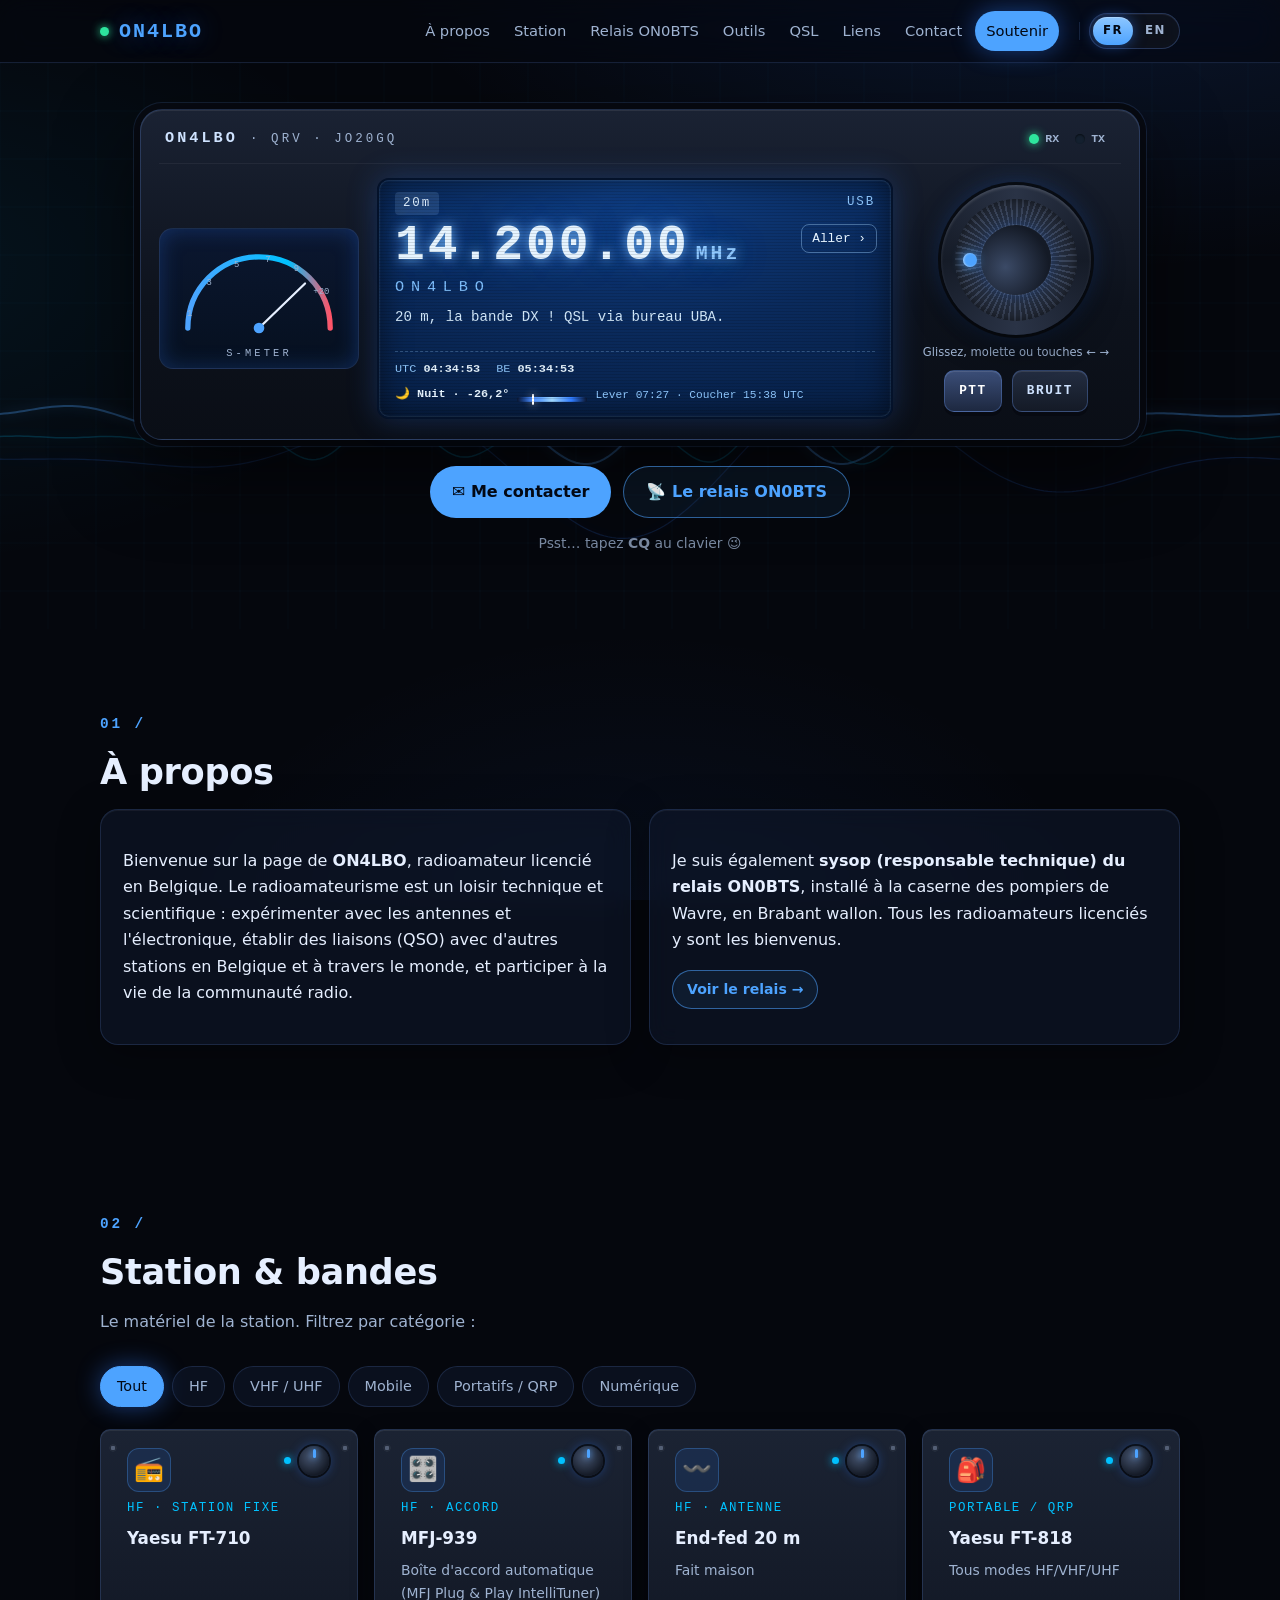
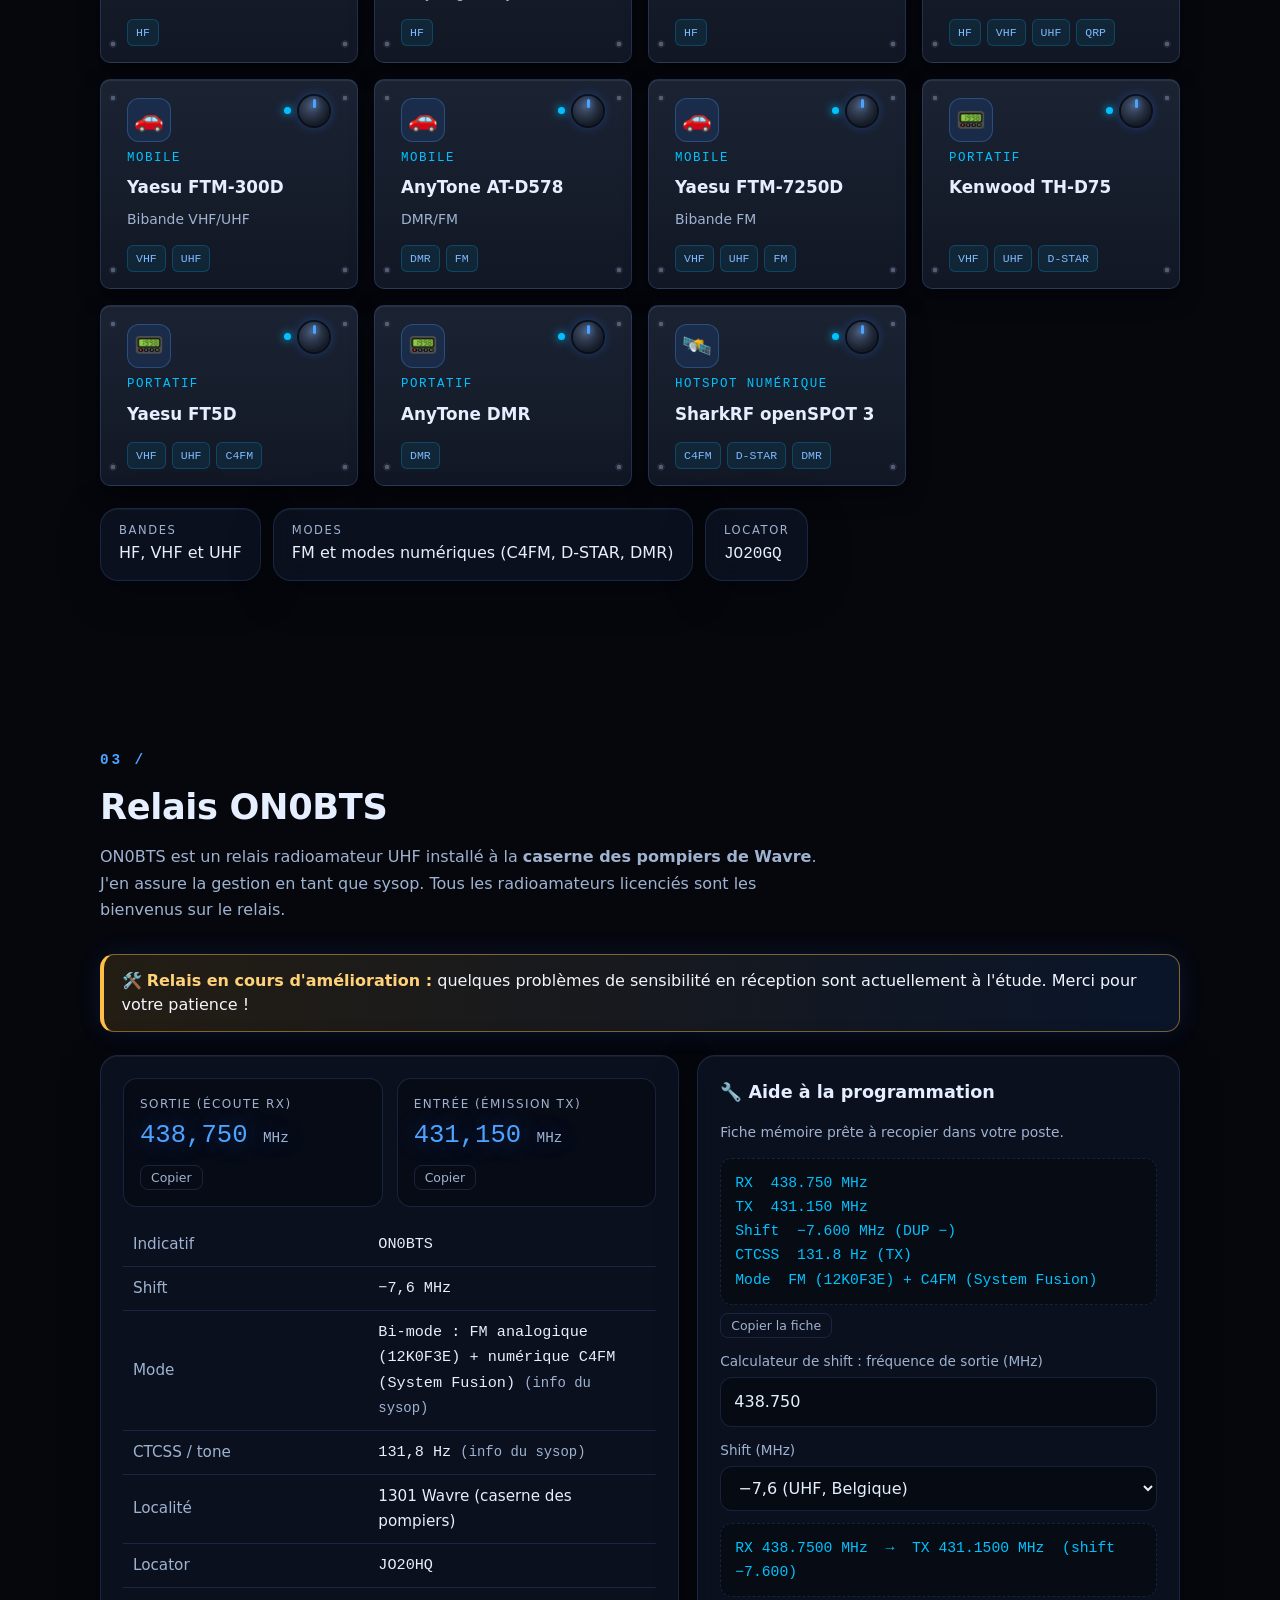
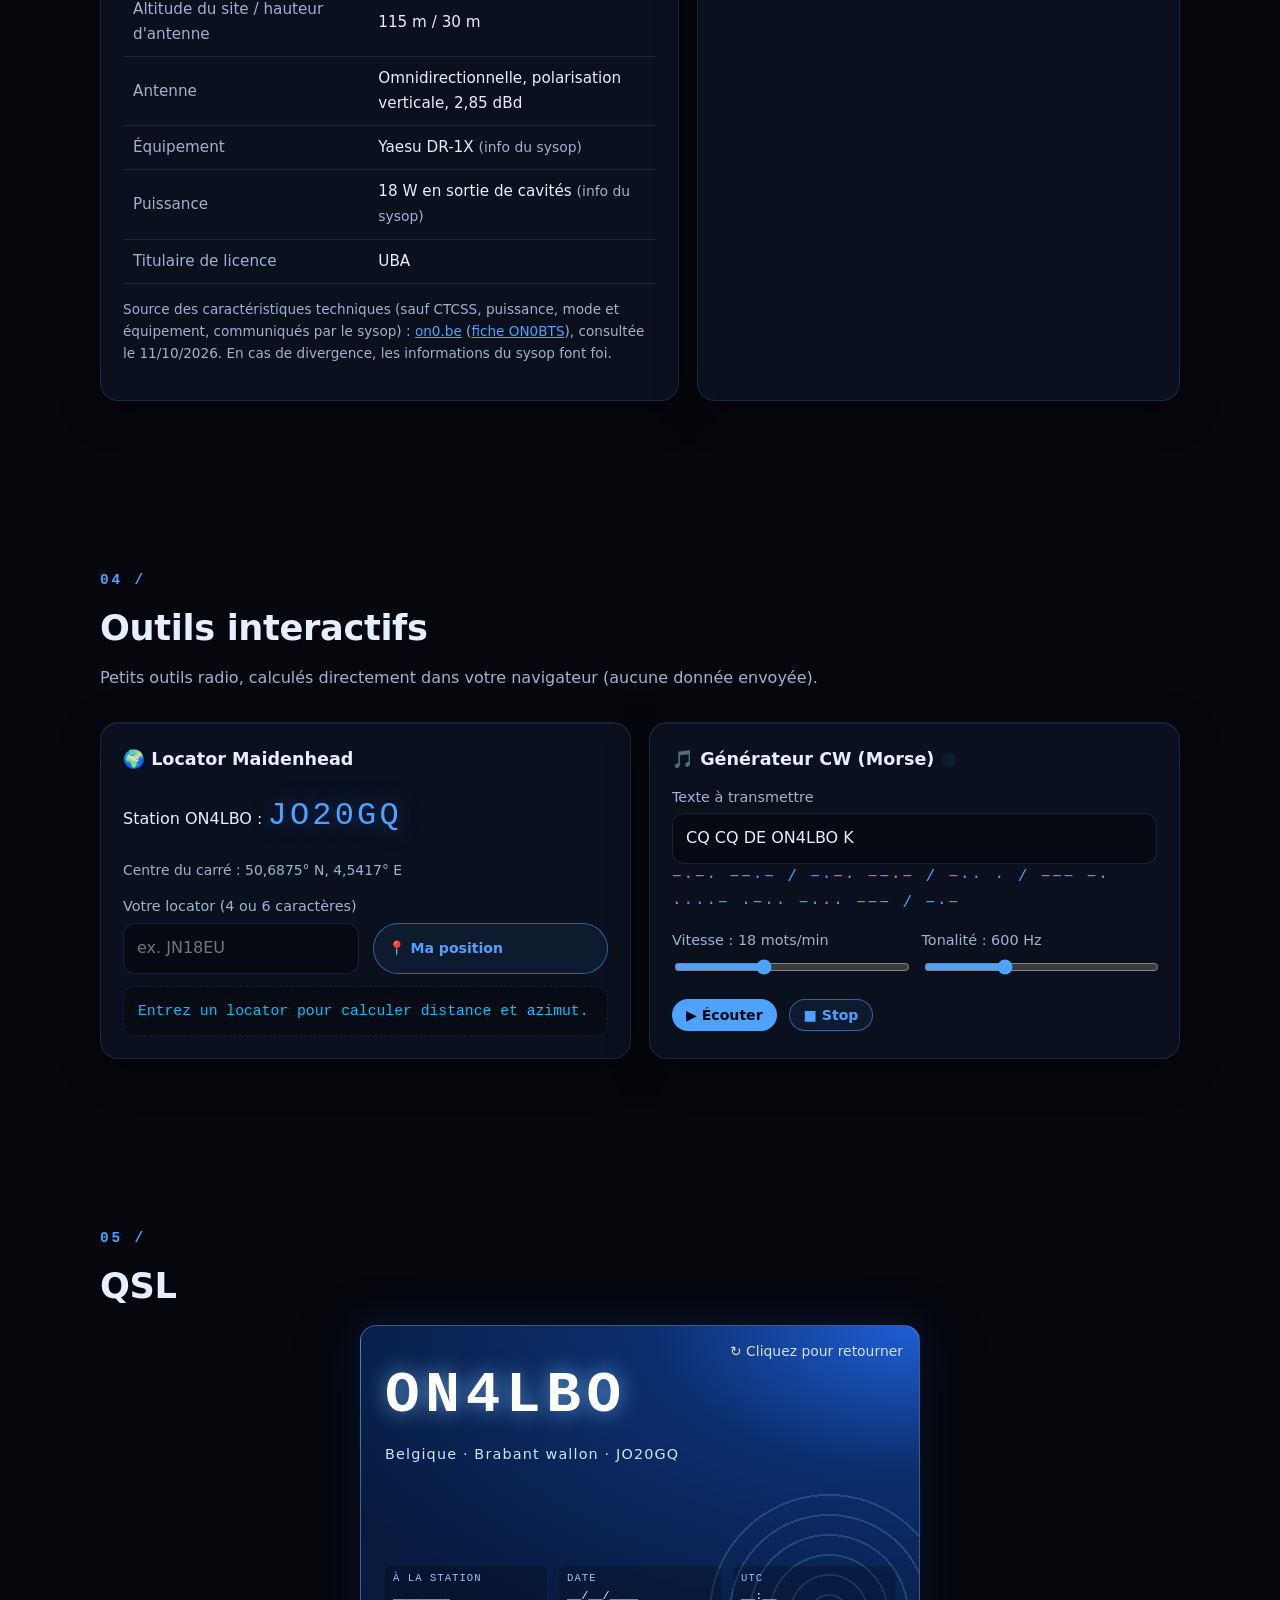
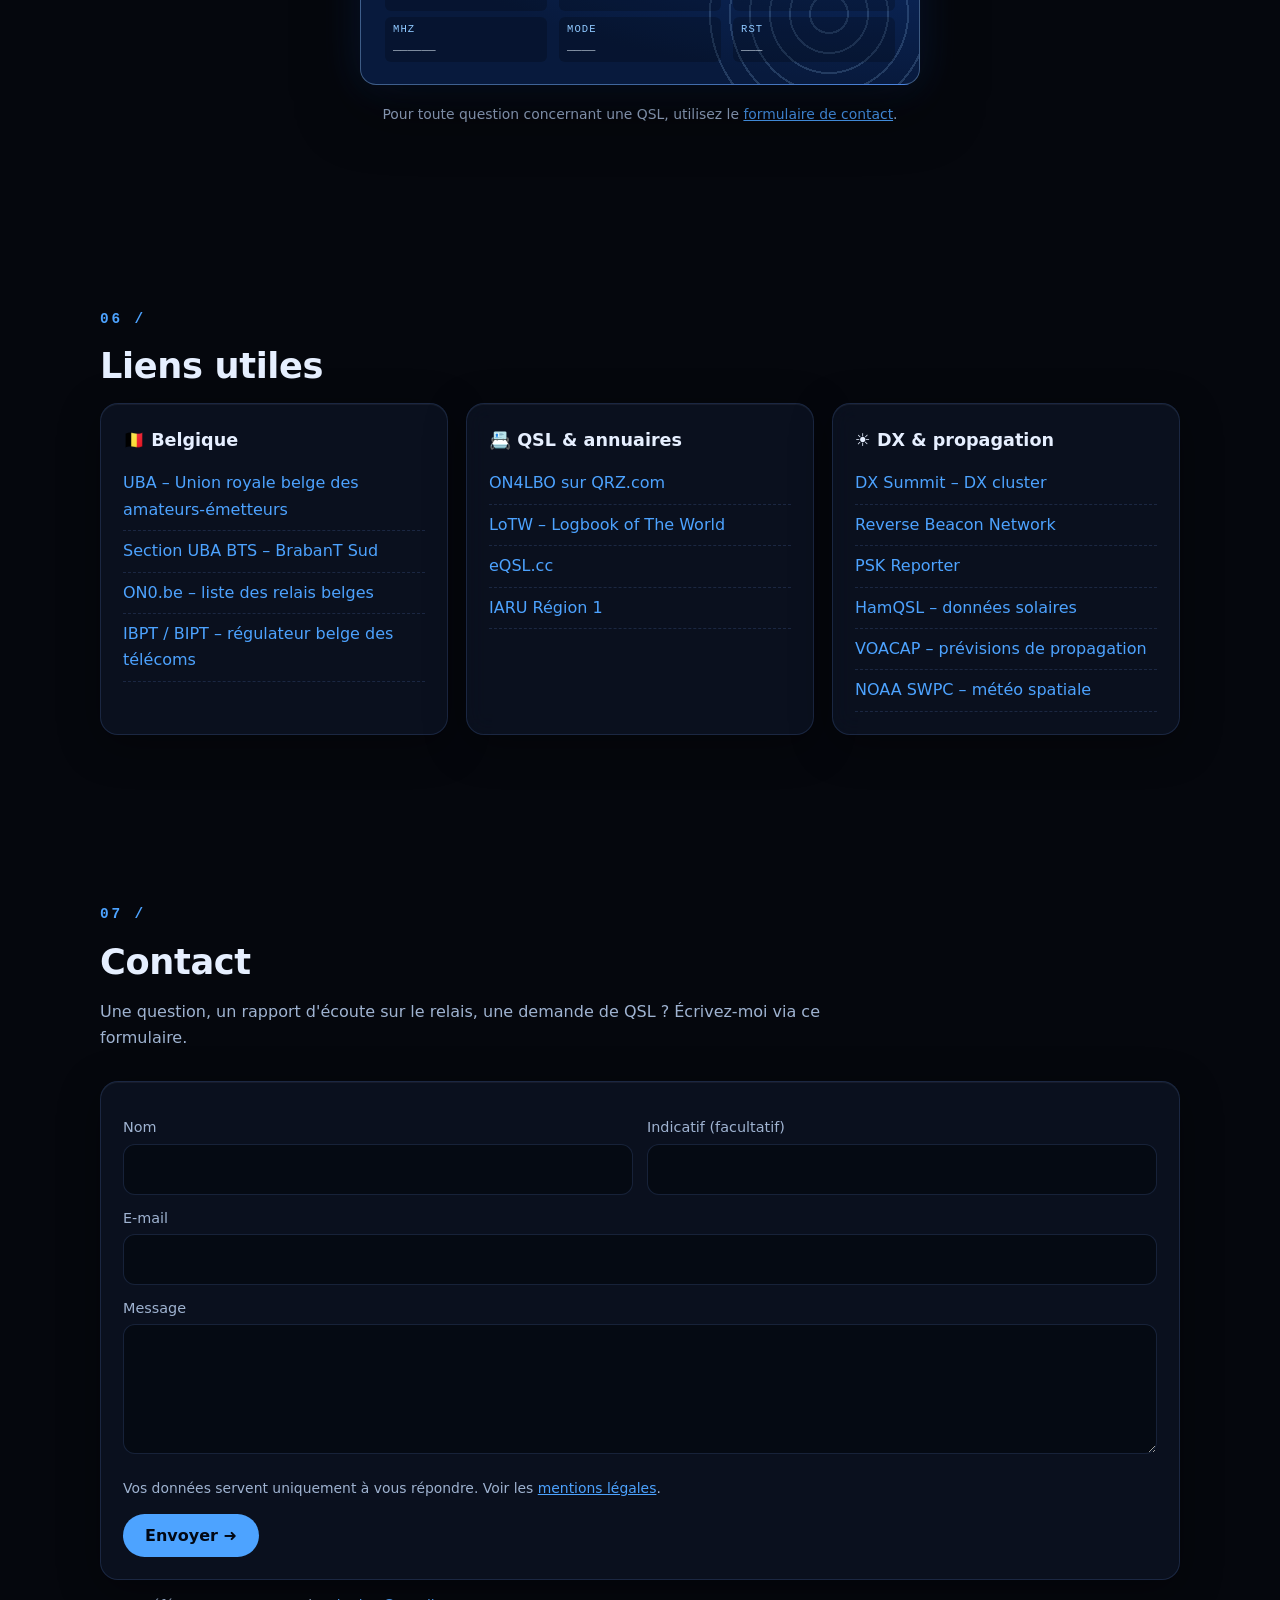
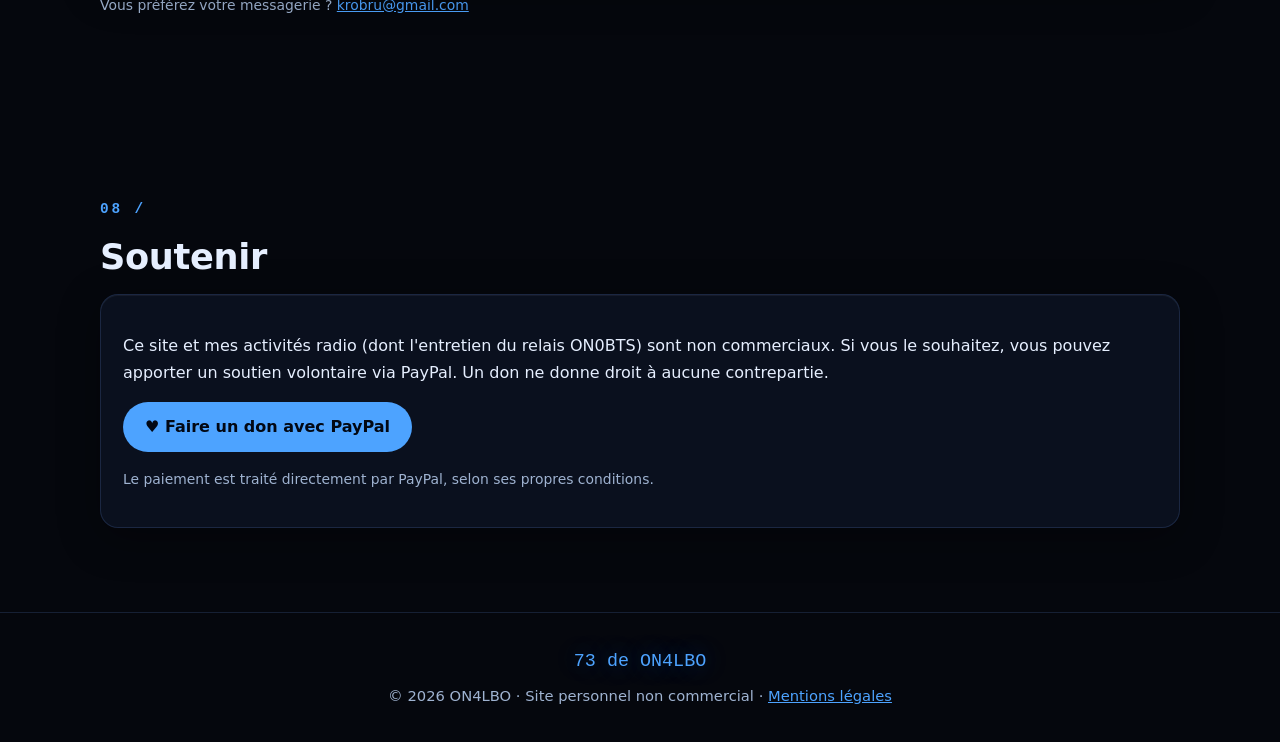
==== commit a01562de: "ON0BTS : bandeau relais en cours d'amélioration" ====
--- a/index.html
+++ b/index.html
@@ -128,6 +128,7 @@
 <section id="relais"><div class="wrap">
   <h2 class="reveal"><span class="n">03 /</span><span data-en="ON0BTS repeater">Relais ON0BTS</span></h2>
   <p class="lead reveal" data-en="ON0BTS is a UHF amateur radio repeater installed at the <strong>Wavre fire station</strong>. I manage it as sysop. All licensed radio amateurs are welcome on the repeater.">ON0BTS est un relais radioamateur UHF installé à la <strong>caserne des pompiers de Wavre</strong>. J'en assure la gestion en tant que sysop. Tous les radioamateurs licenciés sont les bienvenus sur le relais.</p>
+  <div class="notice reveal" role="status"><span data-en="🛠️ <strong>Repeater being improved:</strong> some receive sensitivity issues are currently under investigation. Thanks for your patience!">🛠️ <strong>Relais en cours d'amélioration :</strong> quelques problèmes de sensibilité en réception sont actuellement à l'étude. Merci pour votre patience !</span></div>
   <div class="rep">
     <div class="glass card reveal">
       <div class="freqs">
--- a/style.css
+++ b/style.css
@@ -151,3 +151,6 @@
 @media(min-width:901px){nav{order:2;margin-left:auto}.langtop{order:3;margin:0 0 0 18px;padding-left:3px}header.nav .wrap>.langtop::before{content:"";position:absolute;left:-11px;top:8px;bottom:8px;width:1px;background:var(--line)}}
 @media(max-width:900px){li.langli{display:block;padding:10px 14px}}
 [hidden]{display:none!important}
+
+.notice{margin:0 0 1.4rem;padding:.9rem 1.1rem;border-radius:14px;border:1px solid rgba(255,191,71,.45);border-left:4px solid #ffbf47;background:linear-gradient(90deg,rgba(255,191,71,.12),rgba(47,123,255,.12));color:#f2f5fb;line-height:1.5;box-shadow:0 0 24px rgba(47,123,255,.12)}
+.notice strong{color:#ffd27a}
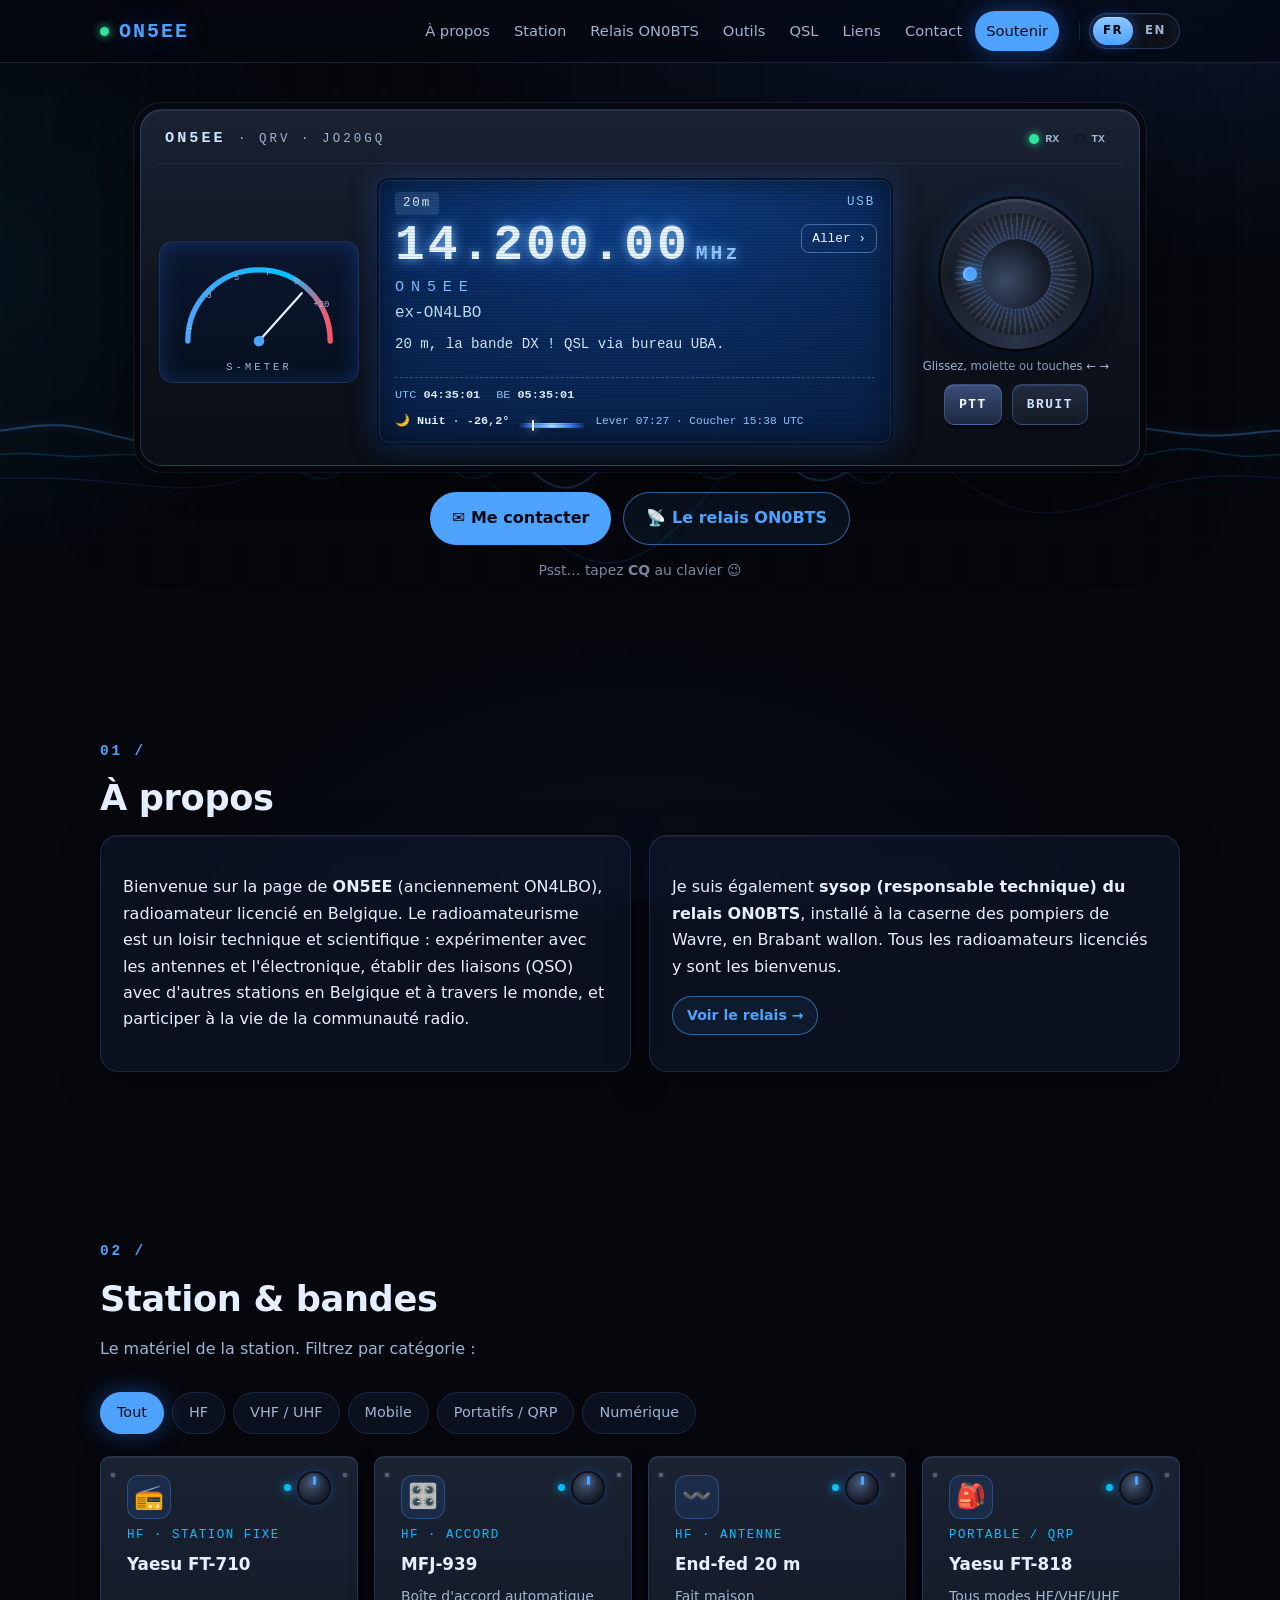
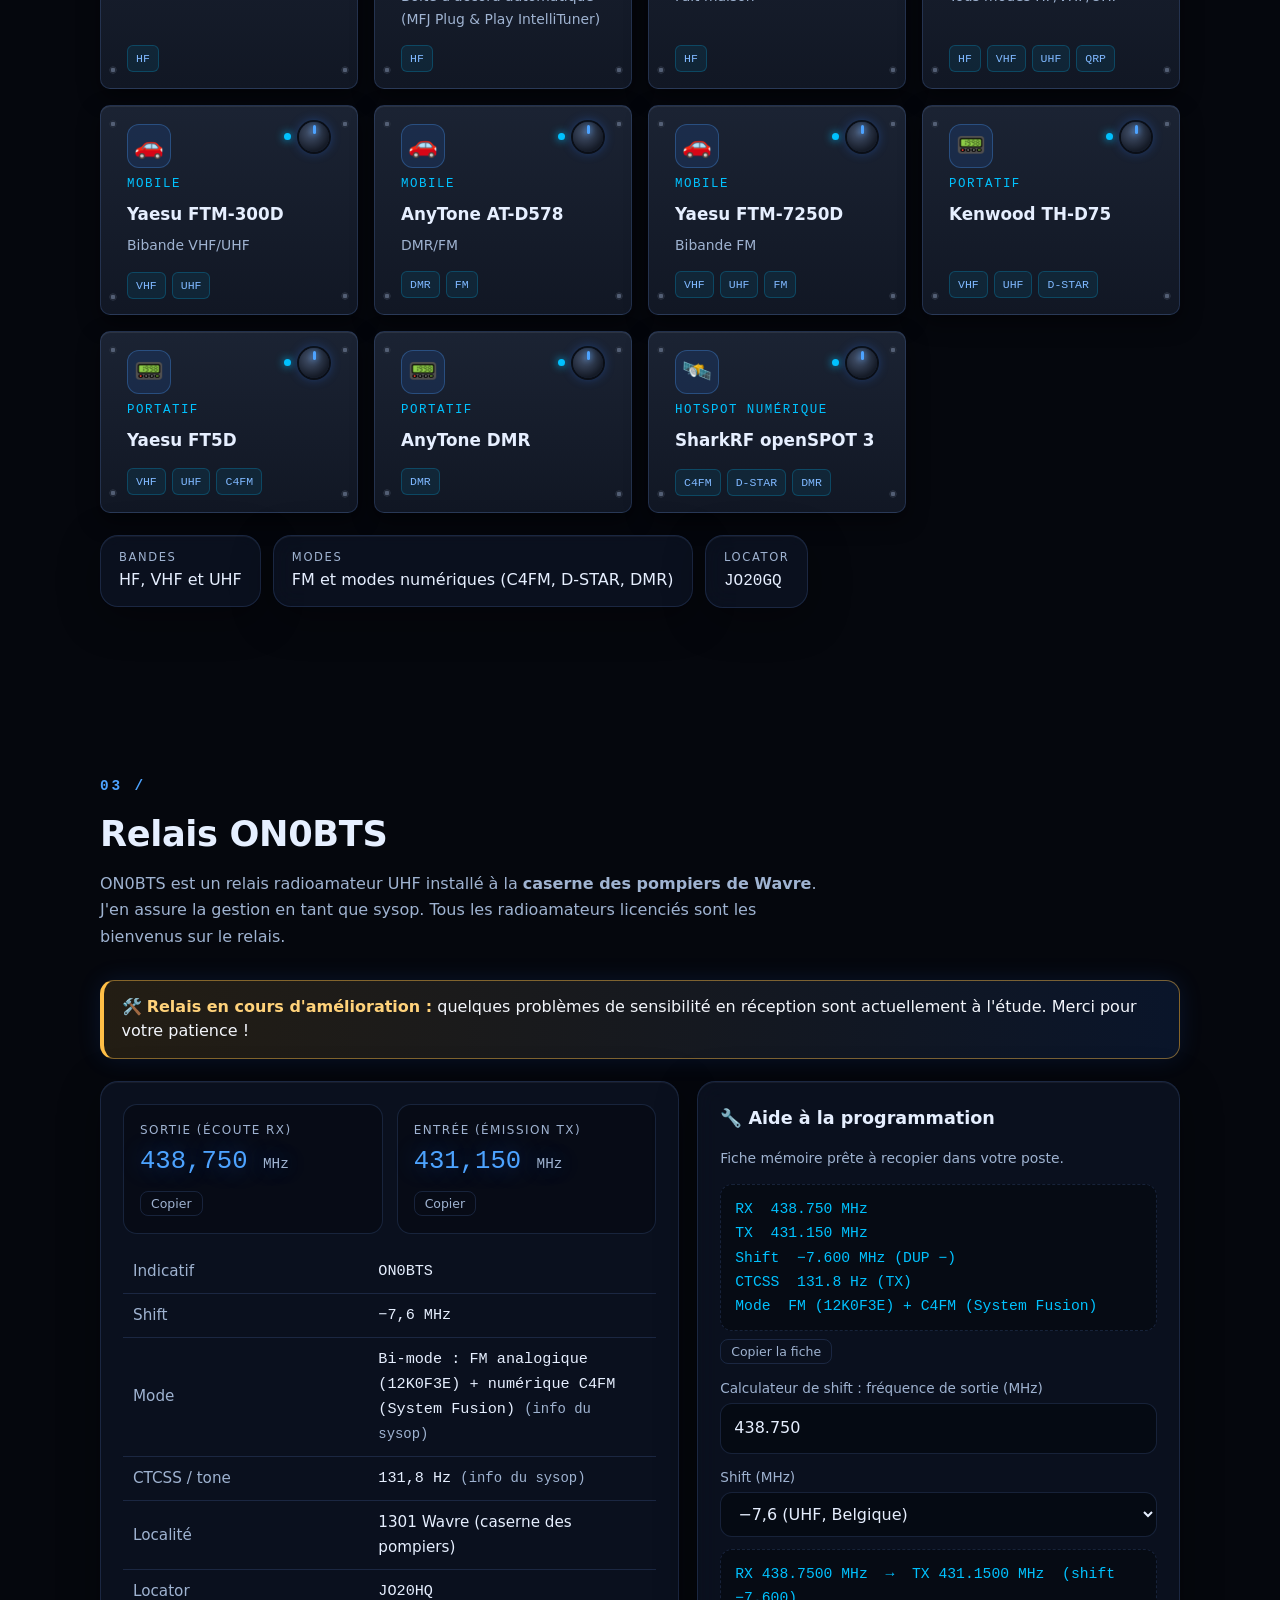
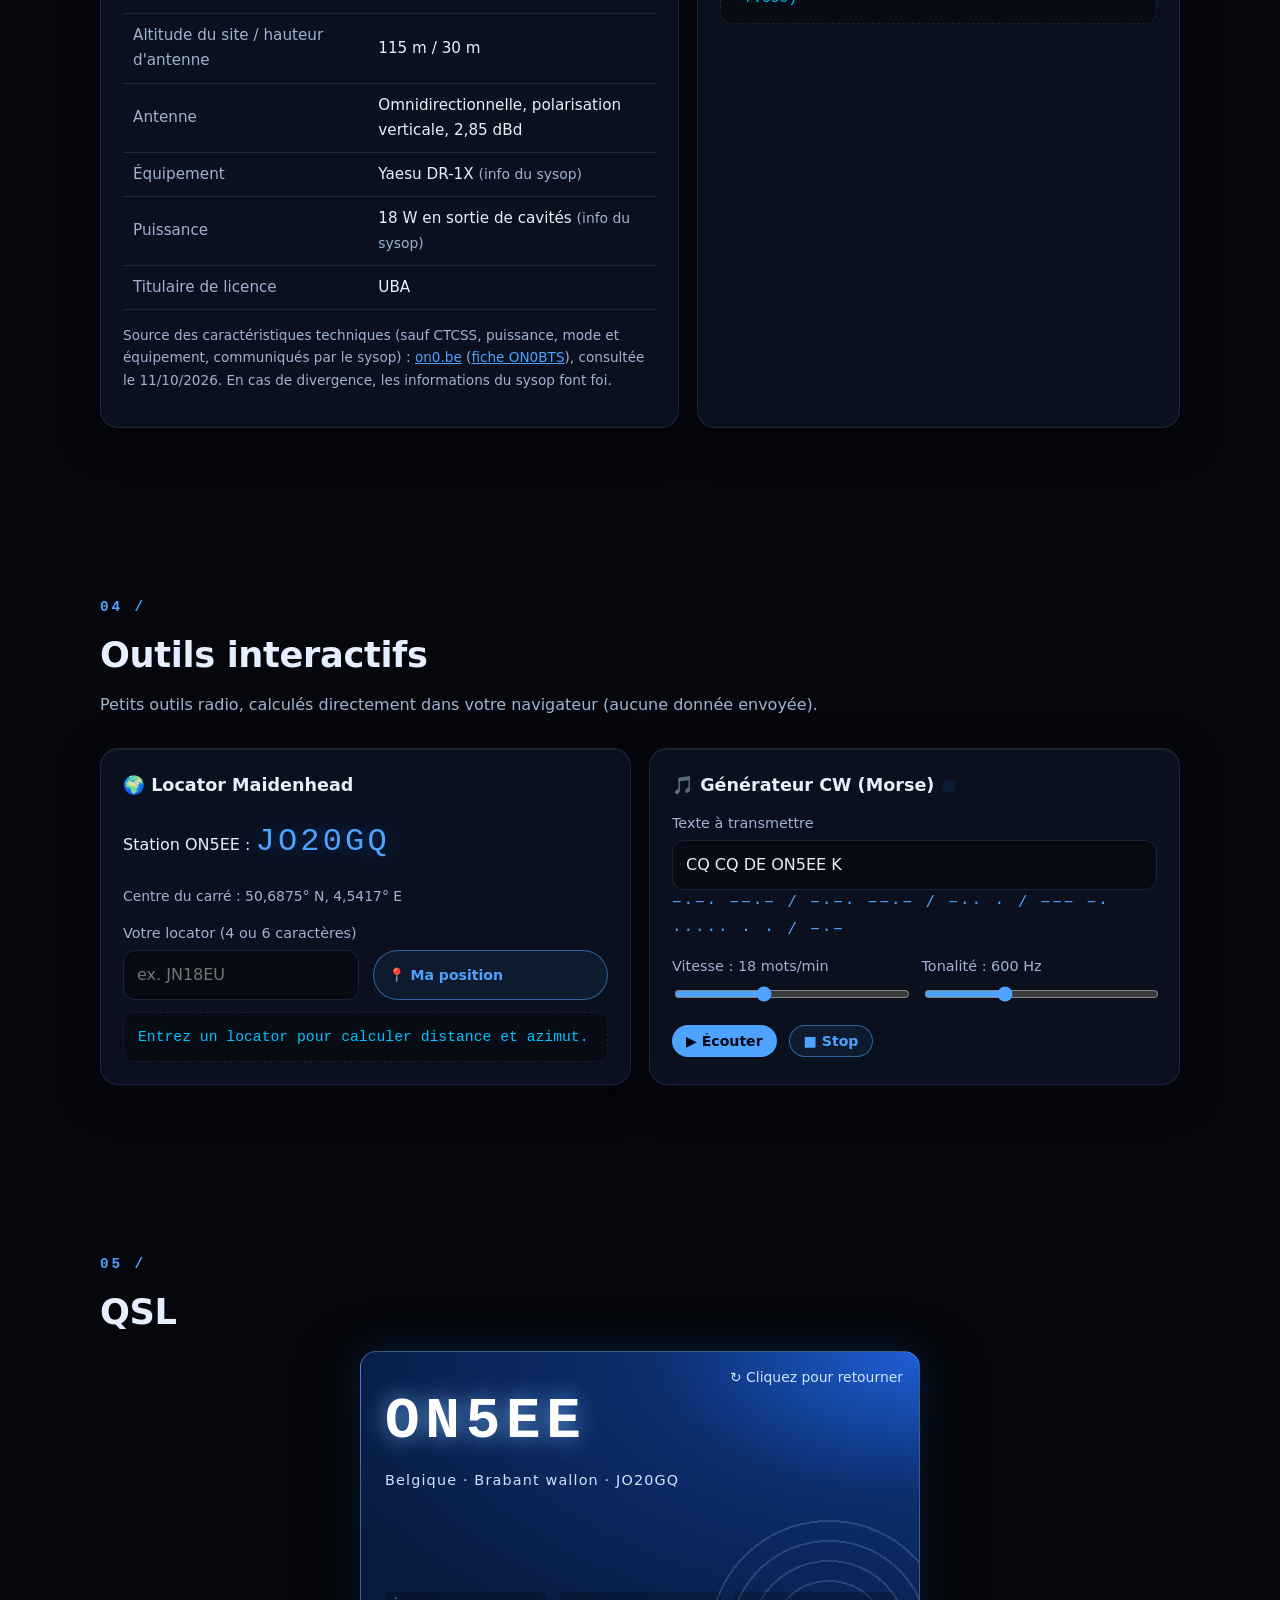
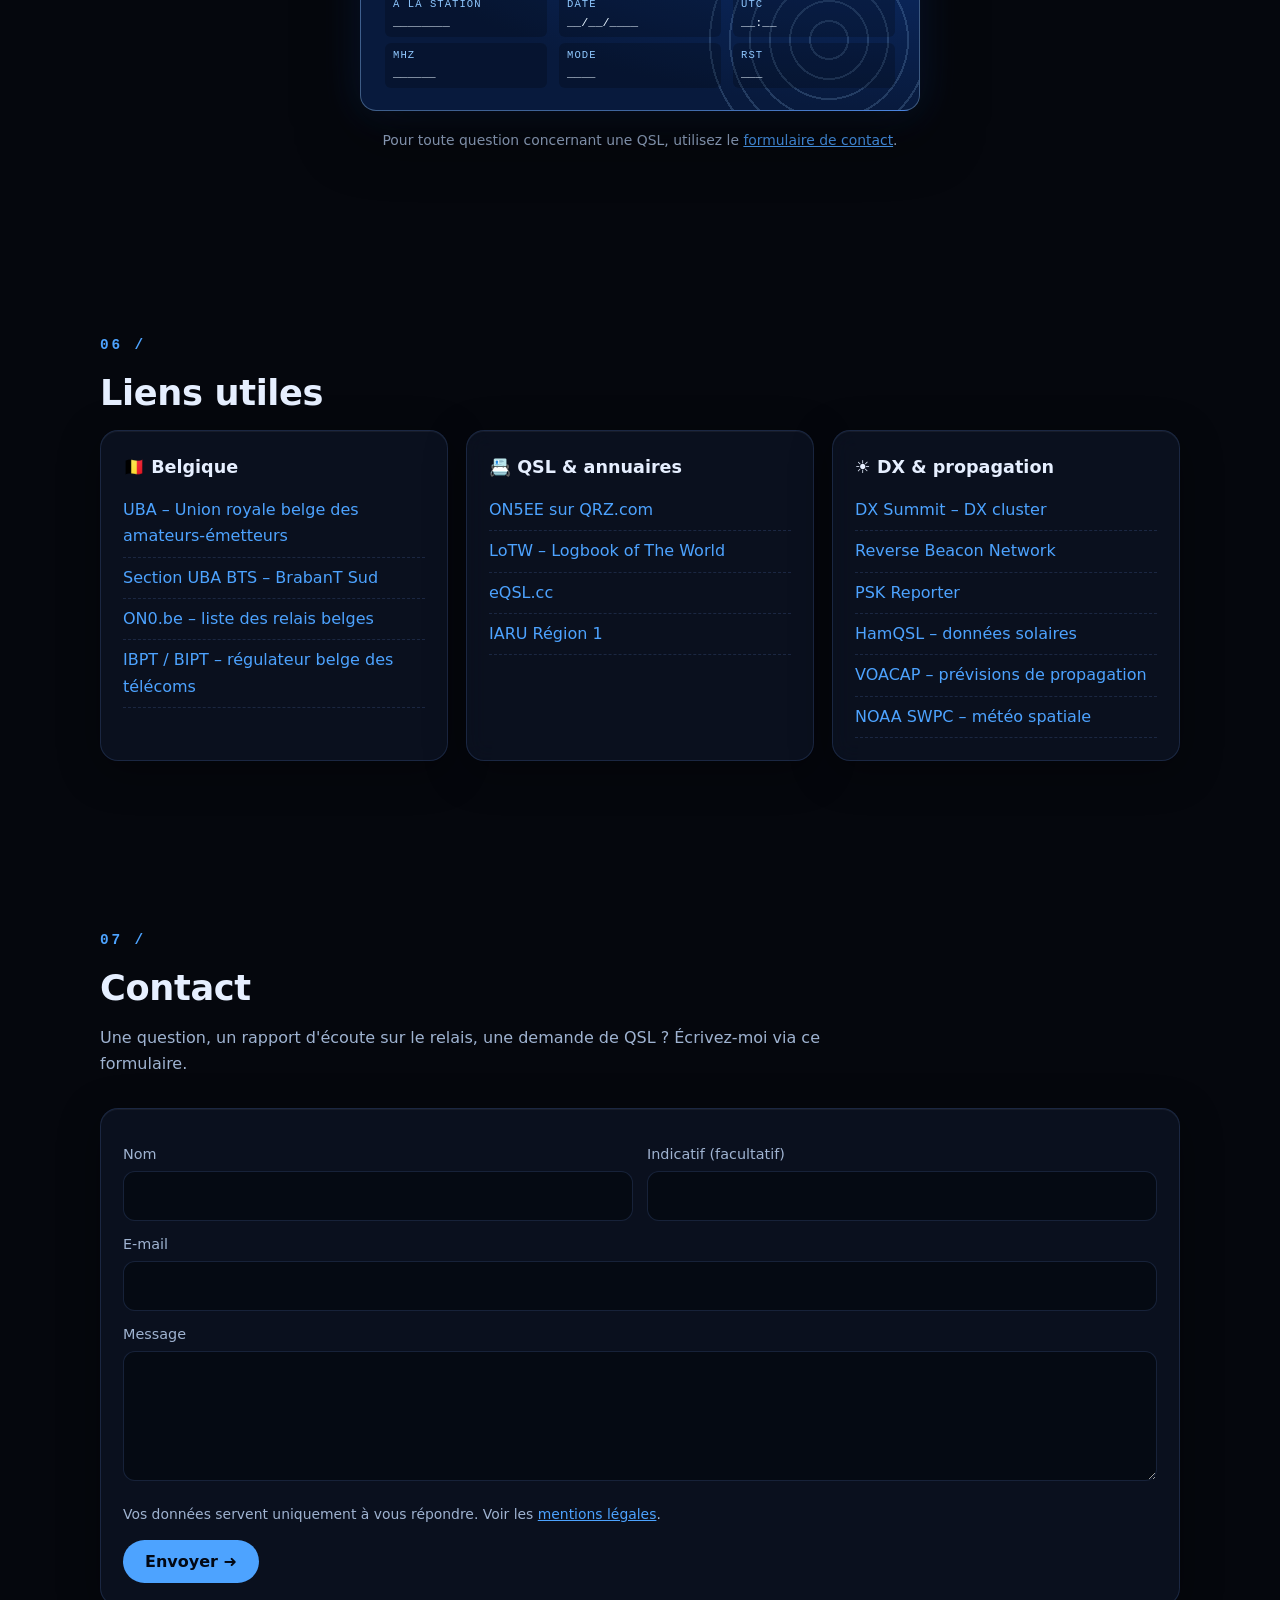
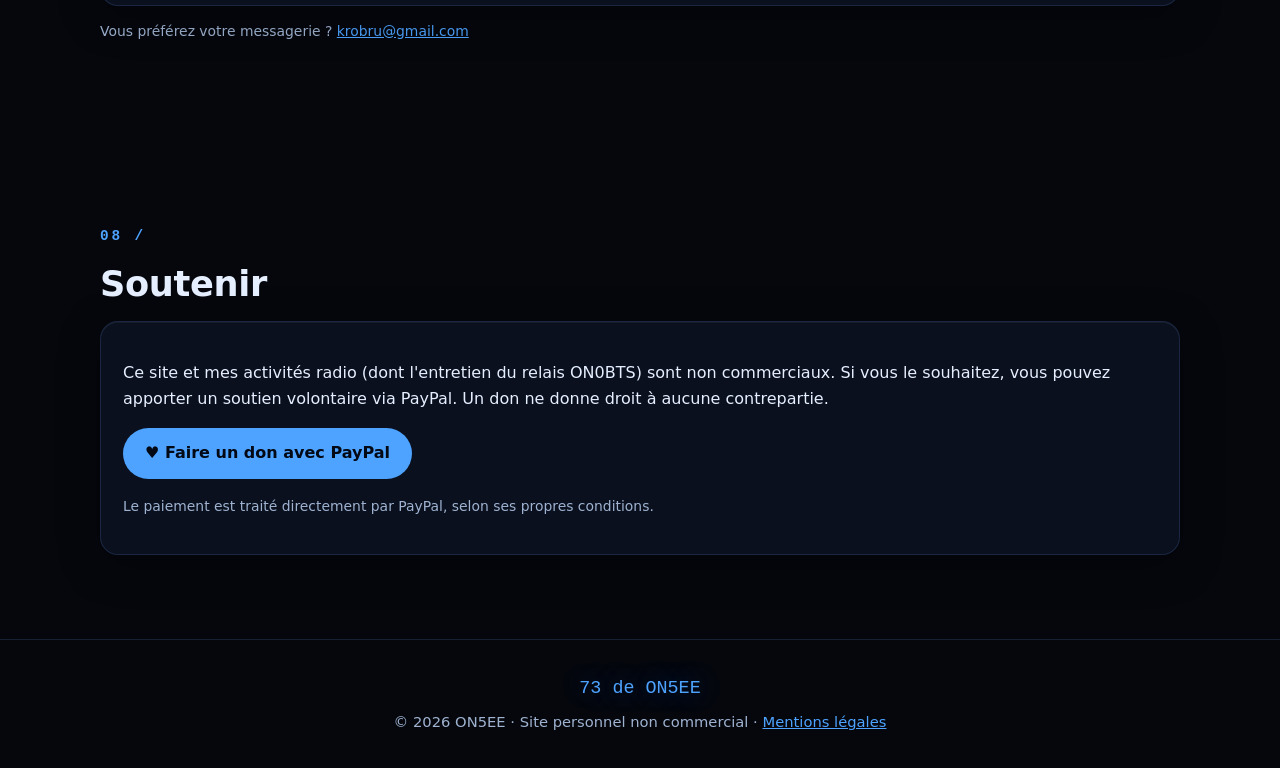
==== commit 6fc9a927: "Nouvel indicatif ON5EE (ex-ON4LBO)" ====
--- a/index.html
+++ b/index.html
@@ -3,8 +3,8 @@
 <head>
 <meta charset="utf-8">
 <meta name="viewport" content="width=device-width,initial-scale=1">
-<title data-en="ON4LBO – Belgian amateur radio station · ON0BTS repeater">ON4LBO – Station radioamateur belge · Relais ON0BTS</title>
-<meta name="description" content="Site personnel de ON4LBO, radioamateur belge, sysop du relais ON0BTS à Wavre.">
+<title data-en="ON5EE – Belgian amateur radio station · ON0BTS repeater">ON5EE – Station radioamateur belge · Relais ON0BTS</title>
+<meta name="description" content="Site personnel de ON5EE, radioamateur belge, sysop du relais ON0BTS à Wavre.">
 <meta name="theme-color" content="#05070d">
 <link rel="icon" href="data:image/svg+xml,%3Csvg xmlns='http://www.w3.org/2000/svg' viewBox='0 0 64 64'%3E%3Crect width='64' height='64' rx='12' fill='%2305070d'/%3E%3Cpath d='M32 14v36M20 50h24M32 14l-8 16M32 14l8 16' stroke='%234da3ff' stroke-width='4' fill='none' stroke-linecap='round'/%3E%3C/svg%3E">
 <link rel="canonical" href="https://krobru.github.io/on4lbo/">
@@ -14,7 +14,7 @@
 <body>
 <a class="skip" href="#main" data-en="Skip to content">Aller au contenu</a>
 <header class="nav"><div class="wrap">
-  <a class="brand" href="#top"><span class="dot" aria-hidden="true"></span>ON4LBO</a>
+  <a class="brand" href="#top"><span class="dot" aria-hidden="true"></span>ON5EE</a>
   <button class="langbtn langtop" type="button" data-setlang aria-label="English version" data-en-aria-label="Version française"><span class="lf">FR</span><span class="sep">/</span><span class="le">EN</span></button>
   <button class="burger" id="burger" aria-label="Ouvrir le menu" aria-expanded="false" aria-controls="menu" data-en-aria-label="Open menu">☰</button>
   <nav id="menu" aria-label="Navigation principale" data-en-aria-label="Main navigation"><ul>
@@ -33,9 +33,9 @@
 <div class="hero fun" id="top">
   <canvas id="scope" aria-hidden="true"></canvas>
   <div class="wrap">
-    <div class="rig" role="group" aria-label="Transceiver virtuel ON4LBO" data-en-aria-label="ON4LBO virtual transceiver">
+    <div class="rig" role="group" aria-label="Transceiver virtuel ON5EE" data-en-aria-label="ON5EE virtual transceiver">
       <div class="rig-top">
-        <span class="rig-brand">ON4LBO <em>· QRV · JO20GQ</em></span>
+        <span class="rig-brand">ON5EE <em>· QRV · JO20GQ</em></span>
         <span class="leds"><span class="led2 rx" id="ledrx" aria-hidden="true"></span><b>RX</b><span class="led2 tx" id="ledtx" aria-hidden="true"></span><b>TX</b></span>
       </div>
       <div class="rig-body">
@@ -51,7 +51,8 @@
         <div class="lcd" aria-live="polite">
           <div class="lcd-row1"><span class="band" id="lcdband">20m</span><span class="mode">FM · USB</span></div>
           <div class="lcd-freq" id="lcdfreq">14.200.00</div>
-          <div class="lcd-call">ON4LBO</div>
+          <div class="lcd-call">ON5EE</div>
+          <div class="lcd-ex" data-en="formerly ON4LBO">ex-ON4LBO</div>
           <div class="lcd-msg" id="lcdmsg">…</div>
           <a class="lcd-go" id="lcdgo" href="#qsl">→</a>
           <div class="lcd-clocks">
@@ -85,7 +86,7 @@
   <h2 class="reveal"><span class="n">01 /</span><span data-en="About">À propos</span></h2>
   <div class="grid">
     <div class="glass card reveal">
-      <p data-en="Welcome to the page of <strong>ON4LBO</strong>, a licensed radio amateur in Belgium. Amateur radio is a technical and scientific hobby: experimenting with antennas and electronics, making contacts (QSOs) with other stations in Belgium and around the world, and taking part in the life of the radio community.">Bienvenue sur la page de <strong>ON4LBO</strong>, radioamateur licencié en Belgique. Le radioamateurisme est un loisir technique et scientifique : expérimenter avec les antennes et l'électronique, établir des liaisons (QSO) avec d'autres stations en Belgique et à travers le monde, et participer à la vie de la communauté radio.</p>
+      <p data-en="Welcome to the page of <strong>ON5EE</strong> (formerly ON4LBO), a licensed radio amateur in Belgium. Amateur radio is a technical and scientific hobby: experimenting with antennas and electronics, making contacts (QSOs) with other stations in Belgium and around the world, and taking part in the life of the radio community.">Bienvenue sur la page de <strong>ON5EE</strong> (anciennement ON4LBO), radioamateur licencié en Belgique. Le radioamateurisme est un loisir technique et scientifique : expérimenter avec les antennes et l'électronique, établir des liaisons (QSO) avec d'autres stations en Belgique et à travers le monde, et participer à la vie de la communauté radio.</p>
     </div>
     <div class="glass card reveal">
       <p data-en="I am also the <strong>sysop (technical manager) of the ON0BTS repeater</strong>, installed at the Wavre fire station, in Walloon Brabant. All licensed radio amateurs are welcome on it.">Je suis également <strong>sysop (responsable technique) du relais ON0BTS</strong>, installé à la caserne des pompiers de Wavre, en Brabant wallon. Tous les radioamateurs licenciés y sont les bienvenus.</p>
@@ -174,7 +175,7 @@
   <div class="tools">
     <div class="glass card reveal">
       <h3>🌍 Locator Maidenhead</h3>
-      <p data-en="ON4LBO station: <span class=&quot;big&quot;>JO20GQ</span>">Station ON4LBO : <span class="big">JO20GQ</span></p>
+      <p data-en="ON5EE station: <span class=&quot;big&quot;>JO20GQ</span>">Station ON5EE : <span class="big">JO20GQ</span></p>
       <p class="small" id="mylatlon"></p>
       <label for="loc" data-en="Your locator (4 or 6 characters)">Votre locator (4 ou 6 caractères)</label>
       <div class="row2"><input id="loc" placeholder="ex. JN18EU" maxlength="8" autocomplete="off" spellcheck="false" data-en-placeholder="e.g. JN18EU"><button class="btn sm ghost" id="geoloc" type="button" data-en="📍 My position">📍 Ma position</button></div>
@@ -183,7 +184,7 @@
     <div class="glass card reveal">
       <h3><span data-en="🎵 CW (Morse) generator">🎵 Générateur CW (Morse)</span><span class="led" id="led" aria-hidden="true"></span></h3>
       <label for="cwtxt" data-en="Text to send">Texte à transmettre</label>
-      <input id="cwtxt" value="CQ CQ DE ON4LBO K" maxlength="120" autocomplete="off">
+      <input id="cwtxt" value="CQ CQ DE ON5EE K" maxlength="120" autocomplete="off">
       <div class="morse" id="cwcode" aria-live="polite"></div>
       <div class="row2">
         <div><label for="wpm"><span data-en="Speed:">Vitesse :</span> <span id="wpmv">18</span> <span data-en="wpm">mots/min</span></label><input id="wpm" type="range" min="5" max="40" value="18"></div>
@@ -200,7 +201,7 @@
     <button class="qslcard" id="qslcard" type="button" aria-pressed="false" aria-label="Carte QSL virtuelle : cliquer pour retourner" data-en-aria-label="Virtual QSL card: click to flip">
       <span class="qsl-inner">
         <span class="qsl-face qsl-front">
-          <span class="qsl-call">ON4LBO</span>
+          <span class="qsl-call">ON5EE</span>
           <span class="qsl-sub" data-en="Belgium · Walloon Brabant · JO20GQ">Belgique · Brabant wallon · JO20GQ</span>
           <span class="qsl-waves" aria-hidden="true"></span>
           <span class="qsl-grid"><span><i data-en="To radio">À la station</i><b>________</b></span><span><i>Date</i><b>__/__/____</b></span><span><i>UTC</i><b>__:__</b></span><span><i>MHz</i><b>______</b></span><span><i>Mode</i><b>____</b></span><span><i>RST</i><b>___</b></span></span>
@@ -209,7 +210,7 @@
         <span class="qsl-face qsl-back">
           <span class="qsl-title" data-en="✉️ QSL via the UBA bureau">✉️ QSL via bureau UBA</span>
           <span class="qsl-text" data-en="QSL cards are exchanged via the UBA QSL bureau. Please send your card through your national QSL bureau.">Les cartes QSL sont échangées via le bureau QSL de l'UBA. Merci d'envoyer votre carte par l'intermédiaire de votre bureau QSL national.</span>
-          <span class="qsl-73">73 de ON4LBO</span>
+          <span class="qsl-73">73 de ON5EE</span>
         </span>
       </span>
     </button>
@@ -227,7 +228,7 @@
       <li><a href="https://www.ibpt.be/" target="_blank" rel="noopener" data-en="BIPT / IBPT – Belgian telecom regulator">IBPT / BIPT – régulateur belge des télécoms</a></li>
     </ul></div>
     <div class="glass card reveal"><h3 data-en="📇 QSL &amp;amp; directories">📇 QSL &amp; annuaires</h3><ul class="links">
-      <li><a href="https://www.qrz.com/db/ON4LBO" target="_blank" rel="noopener" data-en="ON4LBO on QRZ.com">ON4LBO sur QRZ.com</a></li>
+      <li><a href="https://www.qrz.com/db/ON5EE" target="_blank" rel="noopener" data-en="ON5EE on QRZ.com">ON5EE sur QRZ.com</a></li>
       <li><a href="https://lotw.arrl.org/" target="_blank" rel="noopener">LoTW – Logbook of The World</a></li>
       <li><a href="https://www.eqsl.cc/" target="_blank" rel="noopener">eQSL.cc</a></li>
       <li><a href="https://www.iaru-r1.org/" target="_blank" rel="noopener" data-en="IARU Region 1">IARU Région 1</a></li>
@@ -247,7 +248,7 @@
   <h2 class="reveal"><span class="n">07 /</span>Contact</h2>
   <p class="lead reveal" data-en="A question, a signal report on the repeater, a QSL request? Write to me using this form.">Une question, un rapport d'écoute sur le relais, une demande de QSL ? Écrivez-moi via ce formulaire.</p>
   <form class="glass card reveal" action="https://formsubmit.co/krobru@gmail.com" method="POST">
-    <input type="hidden" name="_subject" value="Nouveau message depuis le site ON4LBO" data-en-value="New message from the ON4LBO website">
+    <input type="hidden" name="_subject" value="Nouveau message depuis le site ON5EE" data-en-value="New message from the ON5EE website">
     <input type="hidden" name="_captcha" value="true">
     <input type="hidden" name="_template" value="table">
     <input type="hidden" name="_next" value="https://krobru.github.io/on4lbo/merci.html">
@@ -261,7 +262,7 @@
     <p class="small" data-en="Your data is used only to reply to you. See the <a href=&quot;mentions-legales.html#gdpr&quot;>legal notice</a>.">Vos données servent uniquement à vous répondre. Voir les <a href="mentions-legales.html#rgpd">mentions légales</a>.</p>
     <button class="btn" type="submit" data-en="Send ➜">Envoyer ➜</button>
   </form>
-  <p class="small reveal" data-en="Prefer your own e-mail? <a href=&quot;mailto:krobru@gmail.com?subject=Contact%20ON4LBO&quot;>krobru@gmail.com</a>">Vous préférez votre messagerie ? <a href="mailto:krobru@gmail.com?subject=Contact%20ON4LBO">krobru@gmail.com</a></p>
+  <p class="small reveal" data-en="Prefer your own e-mail? <a href=&quot;mailto:krobru@gmail.com?subject=Contact%20ON5EE&quot;>krobru@gmail.com</a>">Vous préférez votre messagerie ? <a href="mailto:krobru@gmail.com?subject=Contact%20ON5EE">krobru@gmail.com</a></p>
 </div></section>
 
 <section id="soutenir"><div class="wrap">
@@ -275,8 +276,8 @@
 </main>
 
 <footer><div class="wrap">
-  <div class="seventy" data-en="73 de ON4LBO">73 de ON4LBO</div>
-  <div>© <span id="yr">2026</span> ON4LBO · <span data-en="Personal non-commercial website">Site personnel non commercial</span> · <a href="mentions-legales.html" data-en="Legal notice">Mentions légales</a></div>
+  <div class="seventy" data-en="73 de ON5EE">73 de ON5EE</div>
+  <div>© <span id="yr">2026</span> ON5EE · <span data-en="Personal non-commercial website">Site personnel non commercial</span> · <a href="mentions-legales.html" data-en="Legal notice">Mentions légales</a></div>
 </div></footer>
 <div class="toast" id="toast" role="status" aria-live="polite"></div>
 <script src="i18n.js"></script>
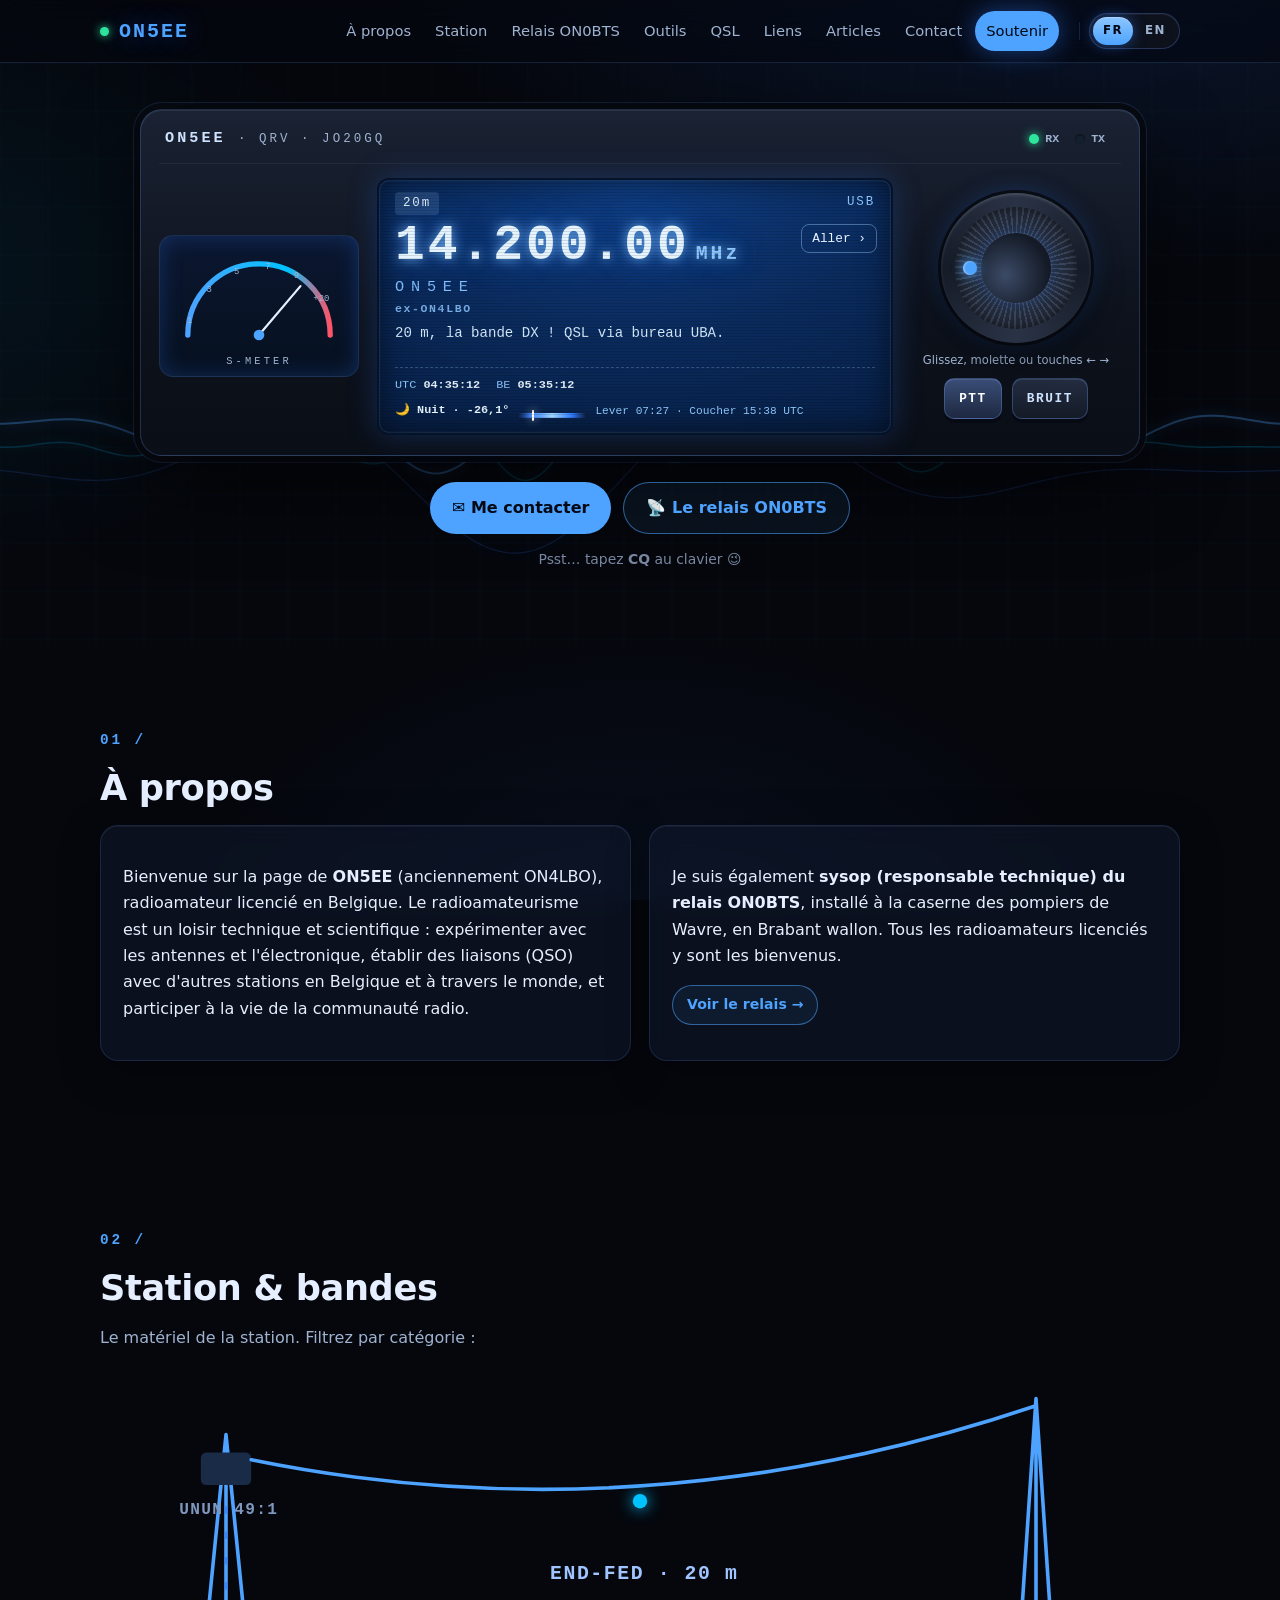
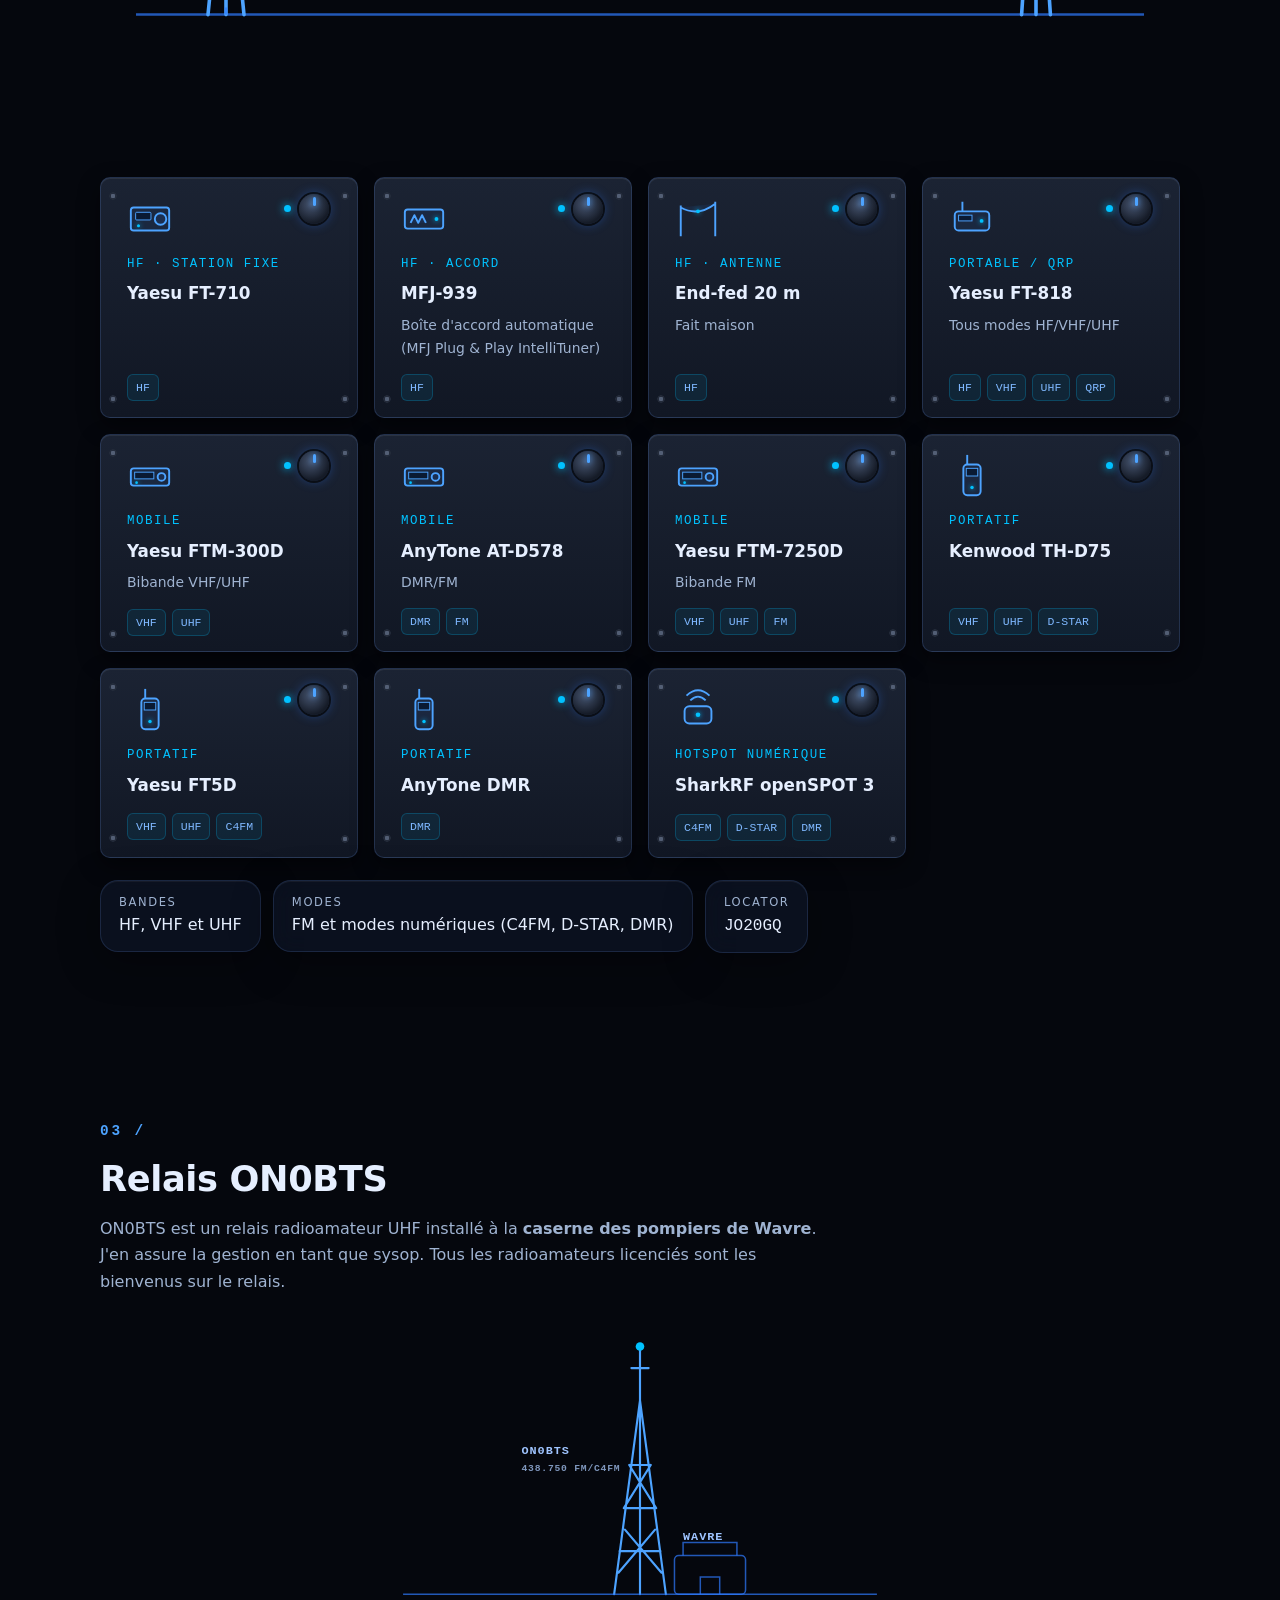
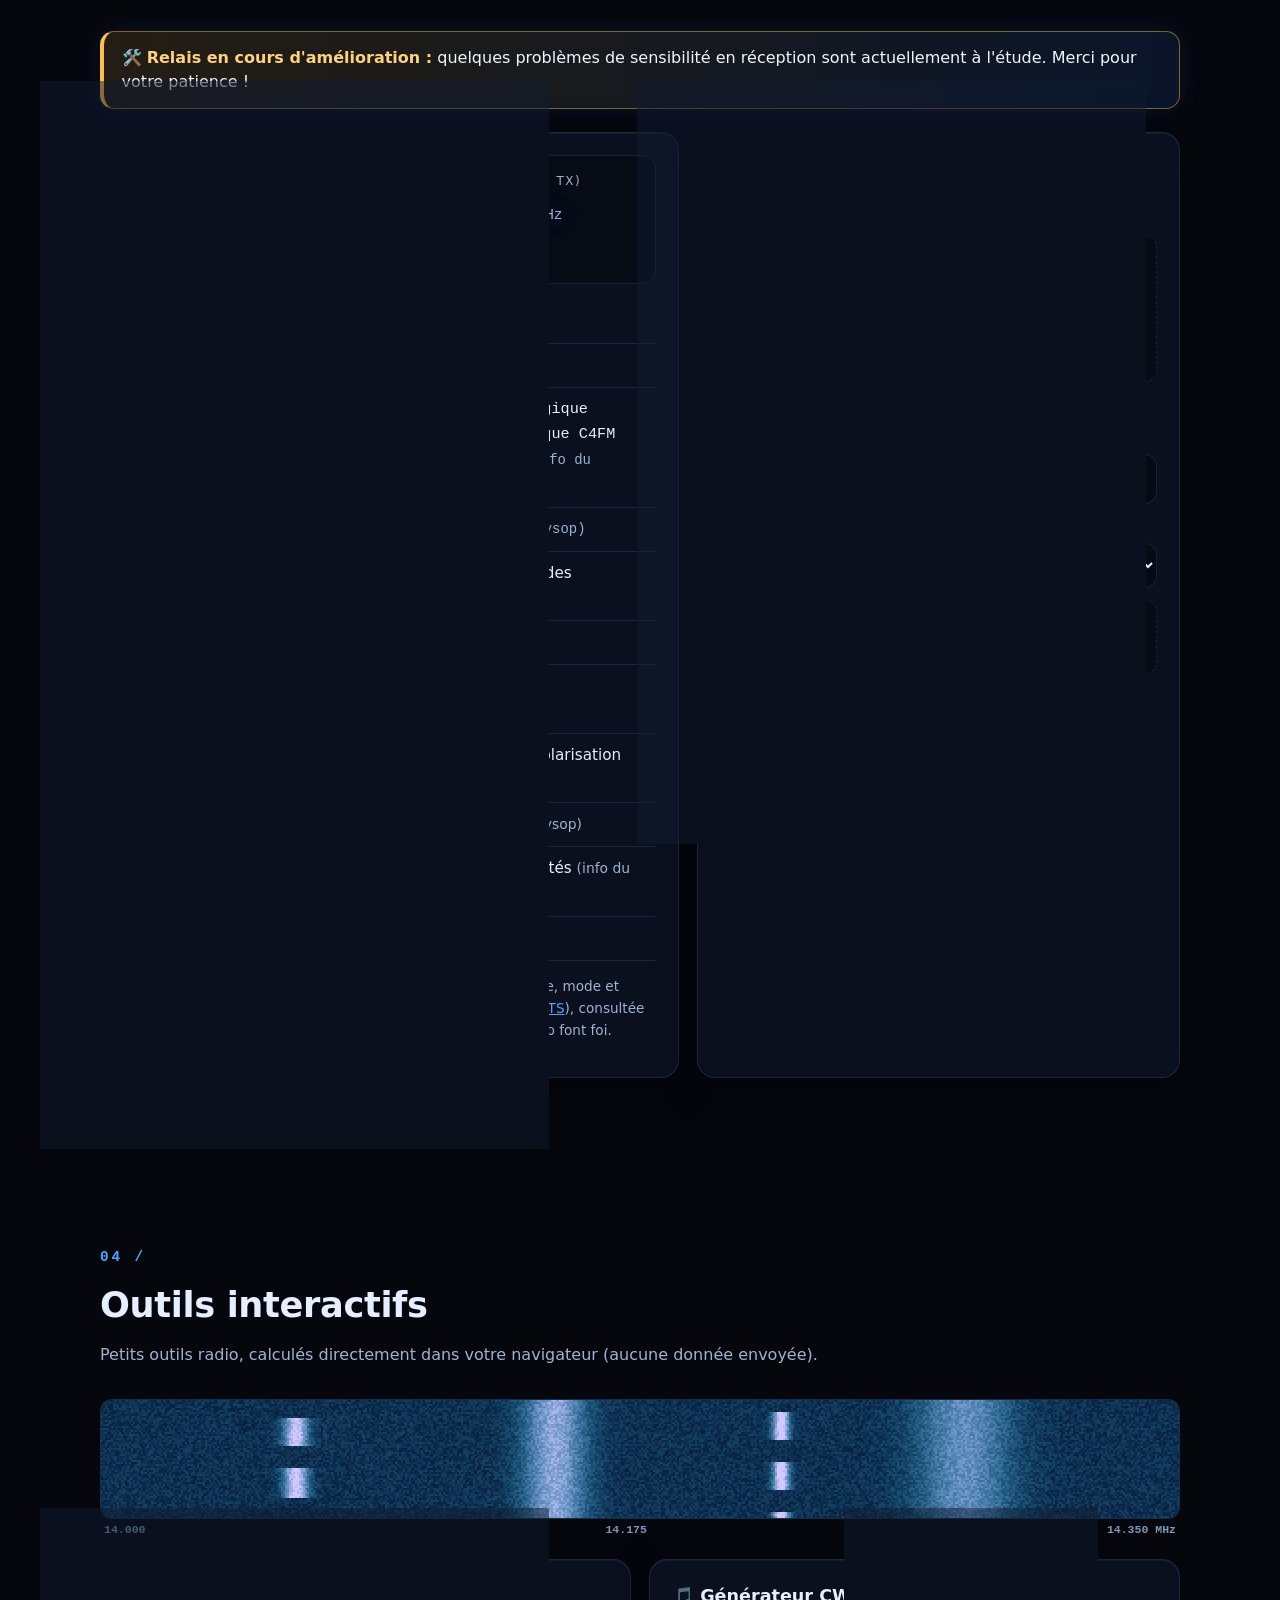
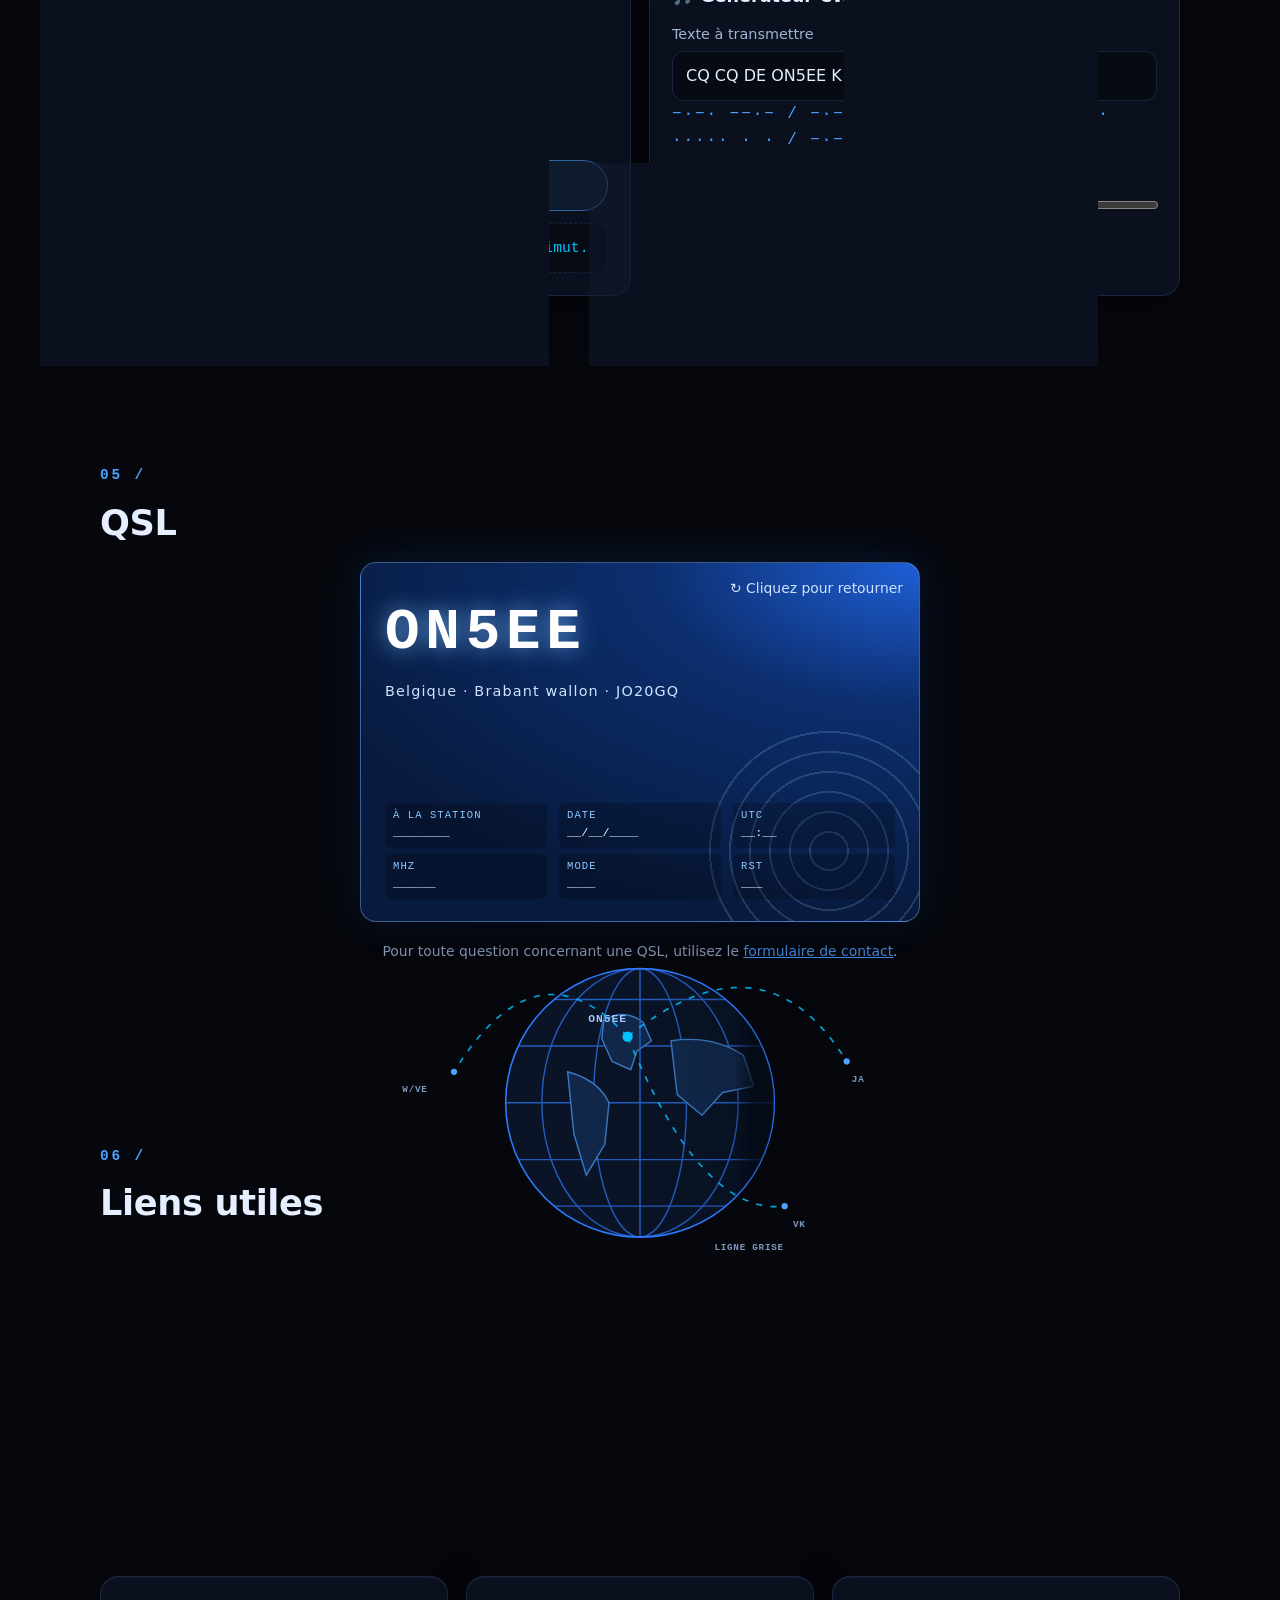
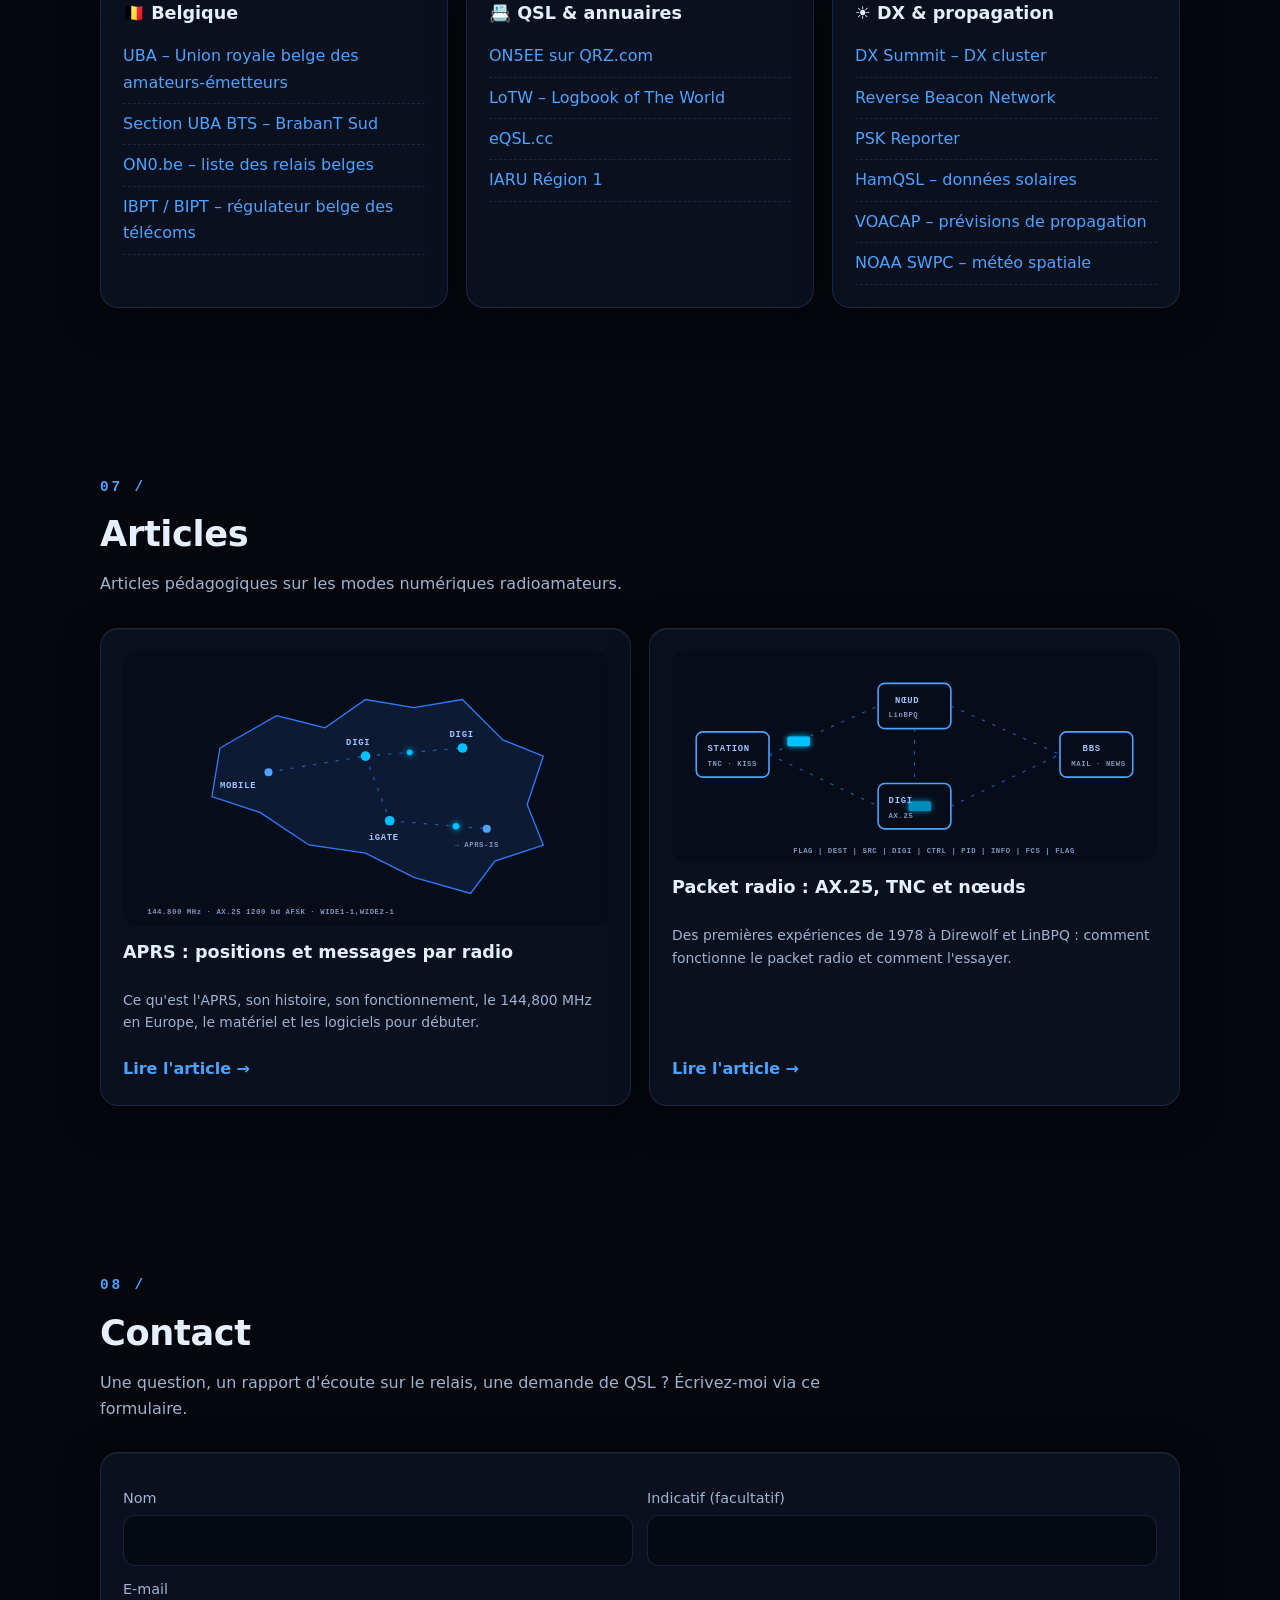
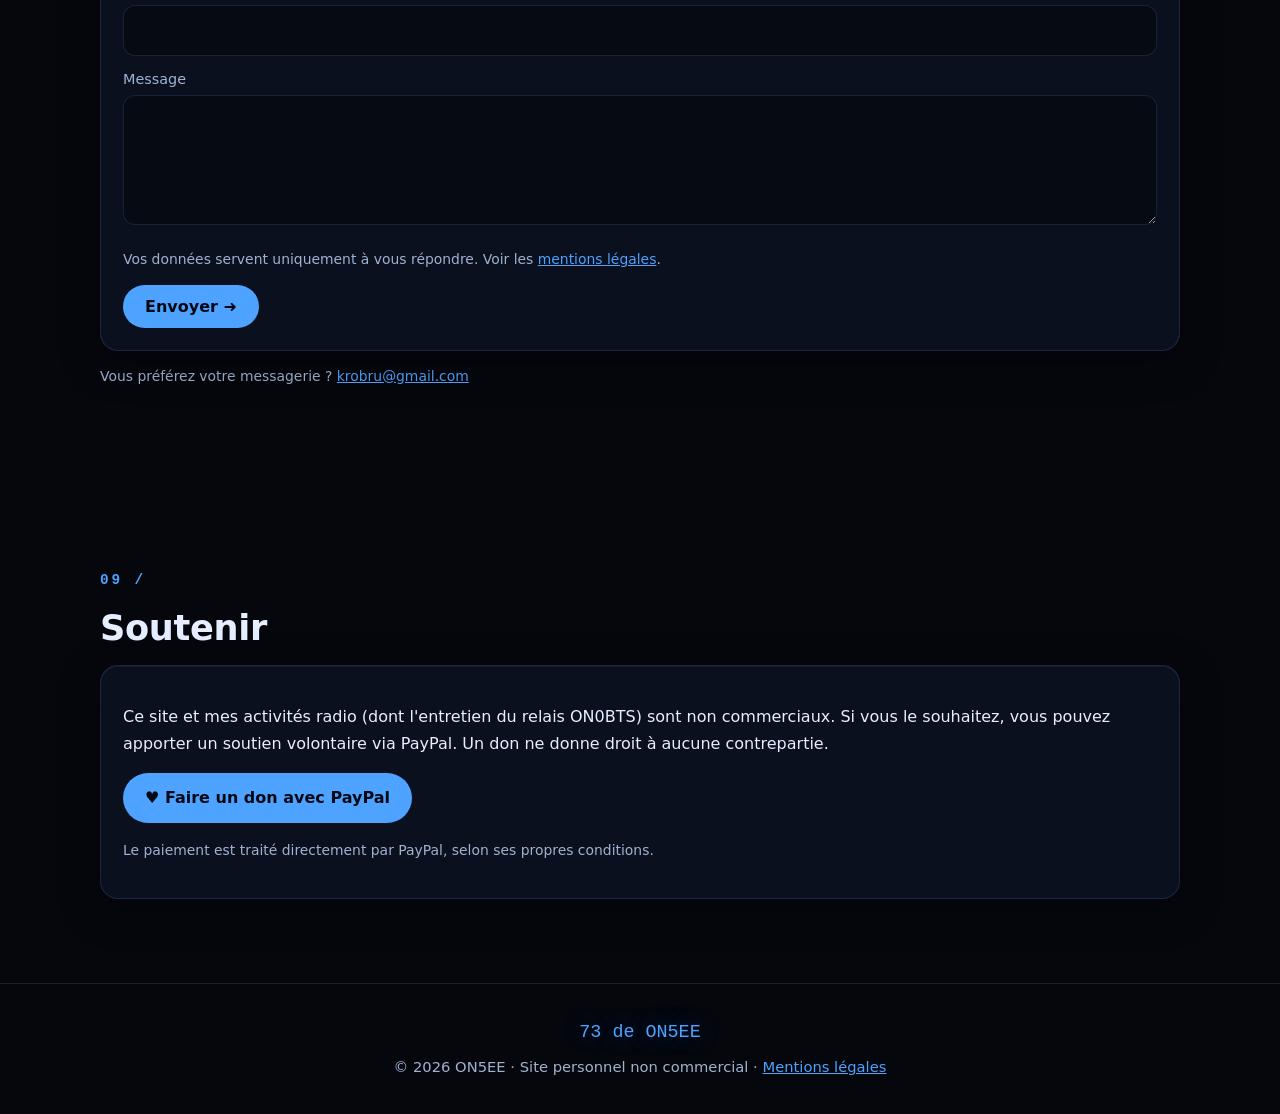
==== commit ac72aa96: "Section Articles + illustrations SVG animées (2/2)" ====
--- a/index.html
+++ b/index.html
@@ -10,6 +10,7 @@
 <link rel="canonical" href="https://krobru.github.io/on4lbo/">
 <link rel="stylesheet" href="style.css">
 <link rel="stylesheet" href="fun.css">
+<link rel="stylesheet" href="illu.css">
 </head>
 <body>
 <a class="skip" href="#main" data-en="Skip to content">Aller au contenu</a>
@@ -24,6 +25,7 @@
     <li><a href="#outils" data-en="Tools">Outils</a></li>
     <li><a href="#qsl">QSL</a></li>
     <li><a href="#liens" data-en="Links">Liens</a></li>
+    <li><a href="#articles">Articles</a></li>
     <li><a href="#contact">Contact</a></li>
     <li class="langli"><button class="langbtn" type="button" data-setlang aria-label="English version" data-en-aria-label="Version française"><span class="lf">FR</span><span class="sep">/</span><span class="le">EN</span></button></li>
     <li><a href="#soutenir" data-en="Support">Soutenir</a></li>
@@ -98,6 +100,14 @@
 <section id="station"><div class="wrap">
   <h2 class="reveal"><span class="n">02 /</span><span data-en="Station &amp; bands">Station &amp; bandes</span></h2>
   <p class="lead reveal" data-en="The station equipment. Filter by category:">Le matériel de la station. Filtrez par catégorie :</p>
+  <div class="illu-wrap reveal"><svg class="illu" viewBox="0 0 600 170" role="img" aria-label="Illustration : antenne end-fed de 20 m" data-en-aria-label="Illustration: 20 m end-fed antenna" data-parallax=".04">
+<path class="st2" d="M20 160H580"/>
+<path class="st" d="M70 160V60M60 160L70 60L80 160"/><path class="st" d="M520 160V40M512 160L520 40L528 160"/>
+<rect class="dim" x="56" y="70" width="28" height="18" rx="3"/><text class="lbl s" x="44" y="104">UNUN 49:1</text>
+<path class="st draw" style="--len:520" d="M84 74Q300 118 520 44"/>
+<path class="st2 flow" d="M70 160V96"/>
+<circle class="pkt pulse" cx="300" cy="97" r="4"/>
+<text class="lbl" x="250" y="140">END-FED · 20 m</text></svg></div>
   <div class="filters reveal" role="group" aria-label="Filtrer l'équipement" data-en-aria-label="Filter equipment">
     <button class="chip" data-f="all" aria-pressed="true" data-en="All">Tout</button>
     <button class="chip" data-f="hf" aria-pressed="false">HF</button>
@@ -107,17 +117,17 @@
     <button class="chip" data-f="num" aria-pressed="false" data-en="Digital">Numérique</button>
   </div>
   <div class="gear" id="gear">
-    <div class="glass card reveal" data-t="hf"><div class="ico">📻</div><span class="role" data-en="HF · Base station">HF · Station fixe</span><span class="name">Yaesu FT-710</span><div class="tags"><span class="tag">HF</span></div></div>
-    <div class="glass card reveal" data-t="hf"><div class="ico">🎛️</div><span class="role" data-en="HF · Tuner">HF · Accord</span><span class="name">MFJ-939</span><span class="small" data-en="Automatic antenna tuner (MFJ Plug &amp;amp; Play IntelliTuner)">Boîte d'accord automatique (MFJ Plug &amp; Play IntelliTuner)</span><div class="tags"><span class="tag">HF</span></div></div>
-    <div class="glass card reveal" data-t="hf"><div class="ico">〰️</div><span class="role" data-en="HF · Antenna">HF · Antenne</span><span class="name">End-fed 20 m</span><span class="small" data-en="Home-made">Fait maison</span><div class="tags"><span class="tag">HF</span></div></div>
-    <div class="glass card reveal" data-t="hf vu portable"><div class="ico">🎒</div><span class="role">Portable / QRP</span><span class="name">Yaesu FT-818</span><span class="small" data-en="All-mode HF/VHF/UHF">Tous modes HF/VHF/UHF</span><div class="tags"><span class="tag">HF</span><span class="tag">VHF</span><span class="tag">UHF</span><span class="tag">QRP</span></div></div>
-    <div class="glass card reveal" data-t="vu mobile"><div class="ico">🚗</div><span class="role">Mobile</span><span class="name">Yaesu FTM-300D</span><span class="small" data-en="Dual-band VHF/UHF">Bibande VHF/UHF</span><div class="tags"><span class="tag">VHF</span><span class="tag">UHF</span></div></div>
-    <div class="glass card reveal" data-t="vu mobile num"><div class="ico">🚗</div><span class="role">Mobile</span><span class="name">AnyTone AT-D578</span><span class="small">DMR/FM</span><div class="tags"><span class="tag">DMR</span><span class="tag">FM</span></div></div>
-    <div class="glass card reveal" data-t="vu mobile"><div class="ico">🚗</div><span class="role">Mobile</span><span class="name">Yaesu FTM-7250D</span><span class="small" data-en="Dual-band FM">Bibande FM</span><div class="tags"><span class="tag">VHF</span><span class="tag">UHF</span><span class="tag">FM</span></div></div>
-    <div class="glass card reveal" data-t="vu portable num"><div class="ico">📟</div><span class="role" data-en="Handheld">Portatif</span><span class="name">Kenwood TH-D75</span><div class="tags"><span class="tag">VHF</span><span class="tag">UHF</span><span class="tag">D-STAR</span></div></div>
-    <div class="glass card reveal" data-t="vu portable num"><div class="ico">📟</div><span class="role" data-en="Handheld">Portatif</span><span class="name">Yaesu FT5D</span><div class="tags"><span class="tag">VHF</span><span class="tag">UHF</span><span class="tag">C4FM</span></div></div>
-    <div class="glass card reveal" data-t="vu portable num"><div class="ico">📟</div><span class="role" data-en="Handheld">Portatif</span><span class="name">AnyTone DMR</span><div class="tags"><span class="tag">DMR</span></div></div>
-    <div class="glass card reveal" data-t="num"><div class="ico">🛰️</div><span class="role" data-en="Digital hotspot">Hotspot numérique</span><span class="name">SharkRF openSPOT 3</span><div class="tags"><span class="tag">C4FM</span><span class="tag">D-STAR</span><span class="tag">DMR</span></div></div>
+    <div class="glass card reveal" data-t="hf"><svg class="gico" viewBox="0 0 48 48" aria-hidden="true" focusable="false"><rect class="st" x="4" y="12" width="40" height="24" rx="3"/><rect x="9" y="17" width="16" height="8" rx="1" fill="#0a1a33" stroke="#4da3ff"/><circle class="st" cx="35" cy="24" r="6"/><circle class="k" cx="12" cy="31" r="1.6"/></svg><span class="role" data-en="HF · Base station">HF · Station fixe</span><span class="name">Yaesu FT-710</span><div class="tags"><span class="tag">HF</span></div></div>
+    <div class="glass card reveal" data-t="hf"><svg class="gico" viewBox="0 0 48 48" aria-hidden="true" focusable="false"><rect class="st" x="4" y="14" width="40" height="20" rx="3"/><path class="st" d="M10 28l4-8 4 8 4-8 4 8"/><circle class="k" cx="37" cy="24" r="2"/></svg><span class="role" data-en="HF · Tuner">HF · Accord</span><span class="name">MFJ-939</span><span class="small" data-en="Automatic antenna tuner (MFJ Plug &amp;amp; Play IntelliTuner)">Boîte d'accord automatique (MFJ Plug &amp; Play IntelliTuner)</span><div class="tags"><span class="tag">HF</span></div></div>
+    <div class="glass card reveal" data-t="hf"><svg class="gico" viewBox="0 0 48 48" aria-hidden="true" focusable="false"><path class="st" d="M6 42V10M42 42V6M6 12Q24 22 42 8"/><circle class="k" cx="24" cy="16" r="2"/></svg><span class="role" data-en="HF · Antenna">HF · Antenne</span><span class="name">End-fed 20 m</span><span class="small" data-en="Home-made">Fait maison</span><div class="tags"><span class="tag">HF</span></div></div>
+    <div class="glass card reveal" data-t="hf vu portable"><svg class="gico" viewBox="0 0 48 48" aria-hidden="true" focusable="false"><rect class="st" x="6" y="16" width="36" height="20" rx="4"/><path class="st" d="M14 16V6"/><rect x="10" y="20" width="14" height="6" fill="#0a1a33" stroke="#4da3ff"/><circle class="k" cx="34" cy="26" r="2"/></svg><span class="role">Portable / QRP</span><span class="name">Yaesu FT-818</span><span class="small" data-en="All-mode HF/VHF/UHF">Tous modes HF/VHF/UHF</span><div class="tags"><span class="tag">HF</span><span class="tag">VHF</span><span class="tag">UHF</span><span class="tag">QRP</span></div></div>
+    <div class="glass card reveal" data-t="vu mobile"><svg class="gico" viewBox="0 0 48 48" aria-hidden="true" focusable="false"><rect class="st" x="4" y="16" width="40" height="18" rx="3"/><rect x="8" y="20" width="20" height="7" fill="#0a1a33" stroke="#4da3ff"/><circle class="st" cx="36" cy="25" r="4"/><circle class="k" cx="10" cy="31" r="1.4"/></svg><span class="role">Mobile</span><span class="name">Yaesu FTM-300D</span><span class="small" data-en="Dual-band VHF/UHF">Bibande VHF/UHF</span><div class="tags"><span class="tag">VHF</span><span class="tag">UHF</span></div></div>
+    <div class="glass card reveal" data-t="vu mobile num"><svg class="gico" viewBox="0 0 48 48" aria-hidden="true" focusable="false"><rect class="st" x="4" y="16" width="40" height="18" rx="3"/><rect x="8" y="20" width="20" height="7" fill="#0a1a33" stroke="#4da3ff"/><circle class="st" cx="36" cy="25" r="4"/><circle class="k" cx="10" cy="31" r="1.4"/></svg><span class="role">Mobile</span><span class="name">AnyTone AT-D578</span><span class="small">DMR/FM</span><div class="tags"><span class="tag">DMR</span><span class="tag">FM</span></div></div>
+    <div class="glass card reveal" data-t="vu mobile"><svg class="gico" viewBox="0 0 48 48" aria-hidden="true" focusable="false"><rect class="st" x="4" y="16" width="40" height="18" rx="3"/><rect x="8" y="20" width="20" height="7" fill="#0a1a33" stroke="#4da3ff"/><circle class="st" cx="36" cy="25" r="4"/><circle class="k" cx="10" cy="31" r="1.4"/></svg><span class="role">Mobile</span><span class="name">Yaesu FTM-7250D</span><span class="small" data-en="Dual-band FM">Bibande FM</span><div class="tags"><span class="tag">VHF</span><span class="tag">UHF</span><span class="tag">FM</span></div></div>
+    <div class="glass card reveal" data-t="vu portable num"><svg class="gico" viewBox="0 0 48 48" aria-hidden="true" focusable="false"><rect class="st" x="15" y="12" width="18" height="32" rx="4"/><path class="st" d="M19 12V2"/><rect x="18" y="16" width="12" height="8" fill="#0a1a33" stroke="#4da3ff"/><circle class="k" cx="24" cy="36" r="1.8"/></svg><span class="role" data-en="Handheld">Portatif</span><span class="name">Kenwood TH-D75</span><div class="tags"><span class="tag">VHF</span><span class="tag">UHF</span><span class="tag">D-STAR</span></div></div>
+    <div class="glass card reveal" data-t="vu portable num"><svg class="gico" viewBox="0 0 48 48" aria-hidden="true" focusable="false"><rect class="st" x="15" y="12" width="18" height="32" rx="4"/><path class="st" d="M19 12V2"/><rect x="18" y="16" width="12" height="8" fill="#0a1a33" stroke="#4da3ff"/><circle class="k" cx="24" cy="36" r="1.8"/></svg><span class="role" data-en="Handheld">Portatif</span><span class="name">Yaesu FT5D</span><div class="tags"><span class="tag">VHF</span><span class="tag">UHF</span><span class="tag">C4FM</span></div></div>
+    <div class="glass card reveal" data-t="vu portable num"><svg class="gico" viewBox="0 0 48 48" aria-hidden="true" focusable="false"><rect class="st" x="15" y="12" width="18" height="32" rx="4"/><path class="st" d="M19 12V2"/><rect x="18" y="16" width="12" height="8" fill="#0a1a33" stroke="#4da3ff"/><circle class="k" cx="24" cy="36" r="1.8"/></svg><span class="role" data-en="Handheld">Portatif</span><span class="name">AnyTone DMR</span><div class="tags"><span class="tag">DMR</span></div></div>
+    <div class="glass card reveal" data-t="num"><svg class="gico" viewBox="0 0 48 48" aria-hidden="true" focusable="false"><rect class="st" x="10" y="20" width="28" height="18" rx="5"/><path class="st" d="M16 14q8-8 16 0M12 9q12-11 24 0"/><circle class="k" cx="24" cy="29" r="2.4"/></svg><span class="role" data-en="Digital hotspot">Hotspot numérique</span><span class="name">SharkRF openSPOT 3</span><div class="tags"><span class="tag">C4FM</span><span class="tag">D-STAR</span><span class="tag">DMR</span></div></div>
   </div>
   <div class="facts reveal">
     <div class="glass fact"><b data-en="Bands">Bandes</b><span data-en="HF, VHF and UHF">HF, VHF et UHF</span></div>
@@ -129,6 +139,13 @@
 <section id="relais"><div class="wrap">
   <h2 class="reveal"><span class="n">03 /</span><span data-en="ON0BTS repeater">Relais ON0BTS</span></h2>
   <p class="lead reveal" data-en="ON0BTS is a UHF amateur radio repeater installed at the <strong>Wavre fire station</strong>. I manage it as sysop. All licensed radio amateurs are welcome on the repeater.">ON0BTS est un relais radioamateur UHF installé à la <strong>caserne des pompiers de Wavre</strong>. J'en assure la gestion en tant que sysop. Tous les radioamateurs licenciés sont les bienvenus sur le relais.</p>
+  <div class="illu-wrap reveal" style="max-width:560px;margin-inline:auto"><svg class="illu" viewBox="0 0 520 260" role="img" aria-label="Illustration : pylône du relais ON0BTS émettant des ondes" data-en-aria-label="Illustration: ON0BTS repeater mast radiating waves">
+<g><circle class="ring" cx="260" cy="58" r="120"/><circle class="ring d1" cx="260" cy="58" r="120"/><circle class="ring d2" cx="260" cy="58" r="120"/></g>
+<path class="st draw" style="--len:1400" d="M260 40V250M236 250L260 70L284 250M241 210H279M246 170H274M251 130H269M240 230L274 190M280 230L246 190M245 170L270 130M275 170L250 130"/>
+<path class="st" d="M252 40h16M260 22v18"/><circle class="fc blink" cx="260" cy="20" r="4"/>
+<rect class="st2" x="292" y="214" width="66" height="36" rx="4"/><path class="st2" d="M300 214v-12h50v12M316 250v-16h18v16"/>
+<text class="lbl" x="300" y="200">WAVRE</text><text class="lbl" x="150" y="120">ON0BTS</text><text class="lbl s" x="150" y="136">438.750 FM/C4FM</text>
+<path class="st2" d="M40 250H480"/></svg></div>
   <div class="notice reveal" role="status"><span data-en="🛠️ <strong>Repeater being improved:</strong> some receive sensitivity issues are currently under investigation. Thanks for your patience!">🛠️ <strong>Relais en cours d'amélioration :</strong> quelques problèmes de sensibilité en réception sont actuellement à l'étude. Merci pour votre patience !</span></div>
   <div class="rep">
     <div class="glass card reveal">
@@ -172,6 +189,8 @@
 <section id="outils"><div class="wrap">
   <h2 class="reveal"><span class="n">04 /</span><span data-en="Interactive tools">Outils interactifs</span></h2>
   <p class="lead reveal" data-en="Small radio tools, computed directly in your browser (no data sent).">Petits outils radio, calculés directement dans votre navigateur (aucune donnée envoyée).</p>
+  <canvas id="waterfall" class="reveal" role="img" aria-label="Animation décorative : cascade spectrale façon SDR" data-en-aria-label="Decorative animation: SDR-style spectrum waterfall"></canvas>
+  <div class="wf-cap" aria-hidden="true"><span>14.000</span><span>14.175</span><span>14.350 MHz</span></div>
   <div class="tools">
     <div class="glass card reveal">
       <h3>🌍 Locator Maidenhead</h3>
@@ -220,6 +239,17 @@
 
 <section id="liens"><div class="wrap">
   <h2 class="reveal"><span class="n">06 /</span><span data-en="Useful links">Liens utiles</span></h2>
+  <div class="illu-wrap reveal" style="max-width:620px;margin-inline:auto"><svg class="illu" viewBox="0 0 600 300" role="img" aria-label="Illustration : globe stylisé avec arcs de propagation et ligne grise" data-en-aria-label="Illustration: stylised globe with propagation arcs and grey line" data-parallax=".05">
+<defs><clipPath id="gl"><circle cx="300" cy="150" r="130"/></clipPath><linearGradient id="nt" x1="0" x2="1"><stop offset="0" stop-color="#02040a" stop-opacity="0"/><stop offset=".45" stop-color="#02040a" stop-opacity=".1"/><stop offset=".55" stop-color="#02040a" stop-opacity=".75"/></linearGradient></defs>
+<circle cx="300" cy="150" r="130" fill="#0a1426" stroke="#2f7bff" stroke-width="1.5"/>
+<g clip-path="url(#gl)" class="st2"><ellipse cx="300" cy="150" rx="45" ry="130"/><ellipse cx="300" cy="150" rx="95" ry="130"/><path d="M170 150H430M180 95H420M180 205H420M210 50H390M210 250H390"/>
+<path d="M265 70q20-12 38 2l8 18-14 10-6 18-18-8-10-22zM230 120q30 8 40 30l-4 40-18 30-12-40zM330 90q40-6 70 14l10 30-30 6-20 22-24-20z" fill="#14305a" stroke="#4da3ff"/>
+<rect x="300" y="0" width="200" height="300" fill="url(#nt)"/></g>
+<circle class="fc pulse" cx="288" cy="86" r="5"/><text class="lbl" x="250" y="72">ON5EE</text>
+<path class="arc" d="M288 86Q200 -10 120 120"/><path class="arc" d="M288 86Q420 -20 500 110"/><path class="arc" d="M288 86Q360 260 440 250"/>
+<circle class="fi" cx="120" cy="120" r="3"/><circle class="fi" cx="500" cy="110" r="3"/><circle class="fi" cx="440" cy="250" r="3"/>
+<text class="lbl s" x="70" y="140">W/VE</text><text class="lbl s" x="505" y="130">JA</text><text class="lbl s" x="448" y="270">VK</text>
+<text class="lbl s" x="372" y="292" data-en="GREY LINE">LIGNE GRISE</text></svg></div>
   <div class="grid">
     <div class="glass card reveal"><h3 data-en="🇧🇪 Belgium">🇧🇪 Belgique</h3><ul class="links">
       <li><a href="https://www.uba.be/fr" target="_blank" rel="noopener" data-en="UBA – Royal Belgian Amateur Radio Union">UBA – Union royale belge des amateurs-émetteurs</a></li>
@@ -244,8 +274,32 @@
   </div>
 </div></section>
 
+<section id="articles"><div class="wrap">
+  <h2 class="reveal"><span class="n">07 /</span><span>Articles</span></h2>
+  <p class="lead reveal" data-en="Educational articles on amateur radio digital modes.">Articles pédagogiques sur les modes numériques radioamateurs.</p>
+  <div class="articles">
+    <a class="glass card reveal acard" href="articles/aprs.html"><svg class="illu" style="margin:0" viewBox="0 0 600 340" aria-hidden="true" focusable="false">
+<path d="M120 120L190 80L250 95L300 60L360 70L420 60L470 110L520 130L500 190L520 240L460 260L430 300L360 280L300 250L230 240L170 200L110 180Z" fill="#0c1a33" stroke="#2f7bff" stroke-width="1.6"/>
+<g class="st2 flow"><path d="M180 150L300 130"/><path d="M300 130L420 120"/><path d="M300 130L330 210"/><path d="M330 210L450 220"/></g>
+<g><circle class="ring" cx="300" cy="130" r="60"/><circle class="ring d1" cx="330" cy="210" r="60"/><circle class="ring d2" cx="420" cy="120" r="60"/></g>
+<circle class="fc" cx="300" cy="130" r="6"/><circle class="fc" cx="420" cy="120" r="6"/><circle class="fc" cx="330" cy="210" r="6"/>
+<circle class="fi pulse" cx="180" cy="150" r="5"/><circle class="fi" cx="450" cy="220" r="5"/>
+<circle class="pkt" r="4"><animateMotion dur="5s" repeatCount="indefinite" path="M180 150L300 130L330 210L450 220"/></circle>
+<circle class="pkt" r="3.5"><animateMotion dur="4s" begin="1.5s" repeatCount="indefinite" path="M180 150L300 130L420 120"/></circle>
+<text class="lbl" x="120" y="170" data-en="MOBILE">MOBILE</text><text class="lbl" x="276" y="116">DIGI</text><text class="lbl" x="404" y="106">DIGI</text><text class="lbl" x="304" y="234">iGATE</text>
+<text class="lbl s" x="410" y="242">→ APRS-IS</text><text class="lbl s" x="30" y="325">144.800 MHz · AX.25 1200 bd AFSK · WIDE1-1,WIDE2-1</text></svg><h3 data-en="APRS: positions and messages over the air">APRS : positions et messages par radio</h3><p class="small" data-en="What APRS is, its history, how it works, 144.800 MHz in Europe, equipment and software to get started.">Ce qu'est l'APRS, son histoire, son fonctionnement, le 144,800 MHz en Europe, le matériel et les logiciels pour débuter.</p><span class="more" data-en="Read the article →">Lire l'article →</span></a>
+    <a class="glass card reveal acard" href="articles/packet-radio.html"><svg class="illu" style="margin:0" viewBox="0 0 600 260" aria-hidden="true" focusable="false">
+<g class="st"><rect x="30" y="100" width="90" height="56" rx="8"/><rect x="255" y="40" width="90" height="56" rx="8"/><rect x="255" y="164" width="90" height="56" rx="8"/><rect x="480" y="100" width="90" height="56" rx="8"/></g>
+<g class="st2 flow"><path d="M120 128L255 68"/><path d="M345 68L480 128"/><path d="M120 128L255 192"/><path d="M345 192L480 128"/><path d="M300 96V164"/></g>
+<text class="lbl" x="44" y="124">STATION</text><text class="lbl s" x="44" y="142">TNC · KISS</text><text class="lbl" x="276" y="64" data-en="NODE">NŒUD</text><text class="lbl s" x="268" y="82">LinBPQ</text><text class="lbl" x="268" y="188">DIGI</text><text class="lbl s" x="268" y="206">AX.25</text><text class="lbl" x="508" y="124">BBS</text><text class="lbl s" x="494" y="142">MAIL · NEWS</text>
+<g><rect class="pkt" x="-14" y="-6" width="28" height="12" rx="2"><animateMotion dur="4s" repeatCount="indefinite" path="M120 128L255 68L345 68L480 128"/></rect>
+<rect class="pkt" x="-14" y="-6" width="28" height="12" rx="2" opacity=".7"><animateMotion dur="5s" begin="2s" repeatCount="indefinite" path="M480 128L345 192L255 192L120 128"/></rect></g>
+<g class="lbl s"><text x="150" y="250">FLAG | DEST | SRC | DIGI | CTRL | PID | INFO | FCS | FLAG</text></g></svg><h3 data-en="Packet radio: AX.25, TNCs and nodes">Packet radio : AX.25, TNC et nœuds</h3><p class="small" data-en="From the first experiments in 1978 to Direwolf and LinBPQ: how packet radio works and how to try it.">Des premières expériences de 1978 à Direwolf et LinBPQ : comment fonctionne le packet radio et comment l'essayer.</p><span class="more" data-en="Read the article →">Lire l'article →</span></a>
+  </div>
+</div></section>
+
 <section id="contact"><div class="wrap">
-  <h2 class="reveal"><span class="n">07 /</span>Contact</h2>
+  <h2 class="reveal"><span class="n">08 /</span>Contact</h2>
   <p class="lead reveal" data-en="A question, a signal report on the repeater, a QSL request? Write to me using this form.">Une question, un rapport d'écoute sur le relais, une demande de QSL ? Écrivez-moi via ce formulaire.</p>
   <form class="glass card reveal" action="https://formsubmit.co/krobru@gmail.com" method="POST">
     <input type="hidden" name="_subject" value="Nouveau message depuis le site ON5EE" data-en-value="New message from the ON5EE website">
@@ -266,7 +320,7 @@
 </div></section>
 
 <section id="soutenir"><div class="wrap">
-  <h2 class="reveal"><span class="n">08 /</span><span data-en="Support">Soutenir</span></h2>
+  <h2 class="reveal"><span class="n">09 /</span><span data-en="Support">Soutenir</span></h2>
   <div class="glass card reveal">
     <p data-en="This website and my radio activities (including the upkeep of the ON0BTS repeater) are non-commercial. If you wish, you can give voluntary support via PayPal. A donation entitles you to nothing in return.">Ce site et mes activités radio (dont l'entretien du relais ON0BTS) sont non commerciaux. Si vous le souhaitez, vous pouvez apporter un soutien volontaire via PayPal. Un don ne donne droit à aucune contrepartie.</p>
     <p><a class="btn" href="https://www.paypal.me/BKroonen" target="_blank" rel="noopener" data-en="♥ Donate with PayPal">♥ Faire un don avec PayPal</a></p>
@@ -283,6 +337,7 @@
 <script src="i18n.js"></script>
 <script src="app.js" defer></script>
 <script src="fun.js" defer></script>
+<script src="illu.js" defer></script>
 <canvas id="confetti" aria-hidden="true"></canvas>
 </body>
 </html>
--- a/style.css
+++ b/style.css
@@ -1,4 +1,4 @@
-/* ON4LBO — thème sombre glassmorphism, polices système uniquement */
+/* ON5EE — thème sombre glassmorphism, polices système uniquement */
 :root{
   --bg:#05070d;--bg2:#080c16;--glass:rgba(16,26,48,.5);--glass2:rgba(22,36,66,.55);
   --line:rgba(110,160,255,.16);--txt:#e6efff;--mut:#9fb3d1;--acc:#4da3ff;--acc2:#00c2ff;--acc3:#7fb8ff;--accs:#2f7bff;--ok:#2ee59d;--ink:#020814;
--- a/fun.css
+++ b/fun.css
@@ -99,3 +99,5 @@
   .lcd-freq{font-size:2.05rem}
   .lcd-go{position:static;display:inline-block;margin-top:8px}
 }
+
+.lcd-ex{font:600 .72rem/1.2 ui-monospace,Menlo,Consolas,monospace;letter-spacing:.14em;color:#8cc6ff;opacity:.85;margin-top:2px}
--- a/illu.css
+++ b/illu.css
@@ -0,0 +1,36 @@
+/* ON5EE — illustrations SVG originales, animées (désactivées si prefers-reduced-motion) */
+.illu{display:block;width:100%;height:auto;margin:0 auto 1.4rem;overflow:visible}
+.illu-wrap{position:relative;margin:0 0 1.6rem}
+.illu-cap{font-size:.78rem;color:#8fa6c8;text-align:center;margin-top:-.6rem;letter-spacing:.04em}
+.illu .st{stroke:#4da3ff;fill:none;stroke-width:2;stroke-linecap:round;stroke-linejoin:round}
+.illu .st2{stroke:#2f7bff;fill:none;stroke-width:1.4;opacity:.7}
+.illu .fi{fill:#4da3ff}.illu .fc{fill:#00c2ff}.illu .dim{fill:#1a2b48}.illu .lbl{fill:#9fc4ff;font:600 11px ui-monospace,Menlo,Consolas,monospace;letter-spacing:.08em}
+.illu .lbl.s{font-size:9px;fill:#7f97bd}
+.ring{fill:none;stroke:#00c2ff;stroke-width:2;transform-box:fill-box;transform-origin:center;animation:ring 3s ease-out infinite;opacity:0}
+.ring.d1{animation-delay:1s}.ring.d2{animation-delay:2s}
+@keyframes ring{0%{transform:scale(.2);opacity:.9}100%{transform:scale(1);opacity:0}}
+.blink{animation:blink 1.6s steps(2) infinite}@keyframes blink{50%{opacity:.15}}
+.draw{stroke-dasharray:var(--len,600);stroke-dashoffset:var(--len,600)}
+.in .draw,.draw.in{animation:draw 2.4s ease forwards}@keyframes draw{to{stroke-dashoffset:0}}
+.flow{stroke-dasharray:4 10;animation:flow 1.2s linear infinite}@keyframes flow{to{stroke-dashoffset:-28}}
+.arc{stroke:#00c2ff;fill:none;stroke-width:1.6;stroke-dasharray:6 8;animation:flow 2s linear infinite;opacity:.85}
+.pkt{fill:#00c2ff;filter:drop-shadow(0 0 4px #00c2ff)}
+.pulse{transform-box:fill-box;transform-origin:center;animation:pulse 2s ease-in-out infinite}@keyframes pulse{50%{transform:scale(1.35);opacity:.6}}
+.gico{width:46px;height:46px;display:block;margin-bottom:6px}
+.gico .st{stroke:#4da3ff;fill:rgba(47,123,255,.08);stroke-width:2;stroke-linejoin:round}
+.gico .k{fill:#00c2ff;filter:drop-shadow(0 0 3px #00c2ff)}
+.card:hover .gico .k{animation:blink .8s steps(2) infinite}
+#waterfall{display:block;width:100%;height:120px;border-radius:12px;background:#04060c;border:1px solid rgba(77,163,255,.25);margin:0 0 1.4rem}
+.wf-cap{display:flex;justify-content:space-between;font:600 .72rem ui-monospace,Menlo,monospace;color:#7f97bd;margin:-1.1rem 4px 1.4rem}
+.articles{display:grid;grid-template-columns:repeat(auto-fit,minmax(280px,1fr));gap:18px}
+.acard{display:flex;flex-direction:column;gap:8px;text-decoration:none;color:inherit;transition:transform .25s,box-shadow .25s}
+.acard:hover,.acard:focus-visible{transform:translateY(-4px);box-shadow:0 0 0 1px #4da3ff,0 10px 40px rgba(47,123,255,.25)}
+.acard svg{width:100%;height:auto;border-radius:12px;background:rgba(5,10,22,.6)}
+.acard h3{margin:4px 0 0}.acard .more{color:#4da3ff;font-weight:600;margin-top:auto}
+[data-parallax]{will-change:transform}
+.article{max-width:820px}.article h1{font-size:clamp(1.8rem,4vw,2.6rem);margin:.2rem 0 .6rem}
+.article h2{margin-top:2rem;font-size:1.35rem;color:#8cc6ff}.article p,.article li{line-height:1.7}
+.article .meta{color:#8fa6c8;font-size:.85rem}.article .src li{font-size:.9rem;word-break:break-word}
+.article .note{border-left:4px solid #4da3ff;background:rgba(47,123,255,.1);padding:.8rem 1rem;border-radius:10px}
+.article table{border-collapse:collapse;width:100%;margin:1rem 0}.article td,.article th{border-bottom:1px solid rgba(77,163,255,.2);padding:.5rem;text-align:left;vertical-align:top}
+@media (prefers-reduced-motion:reduce){.draw{stroke-dashoffset:0!important}.ring{opacity:.5;transform:scale(.7)}}
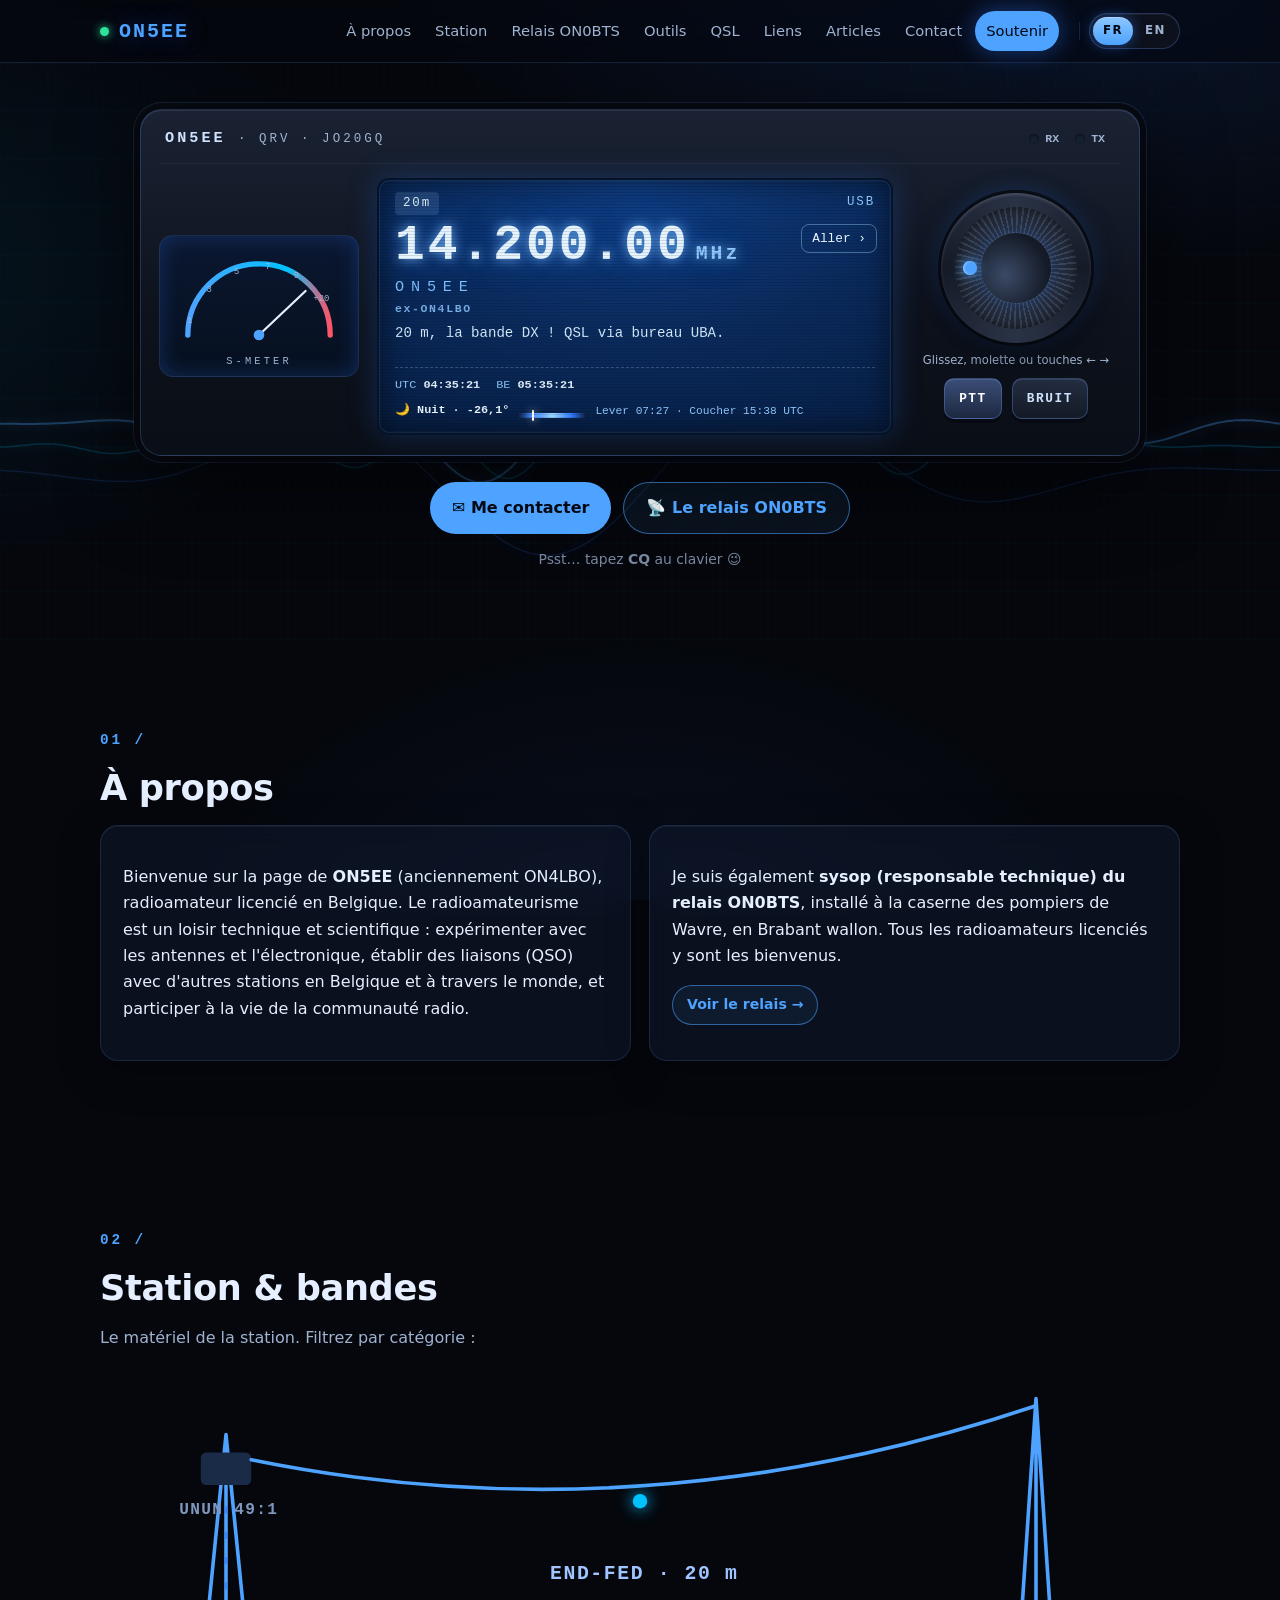
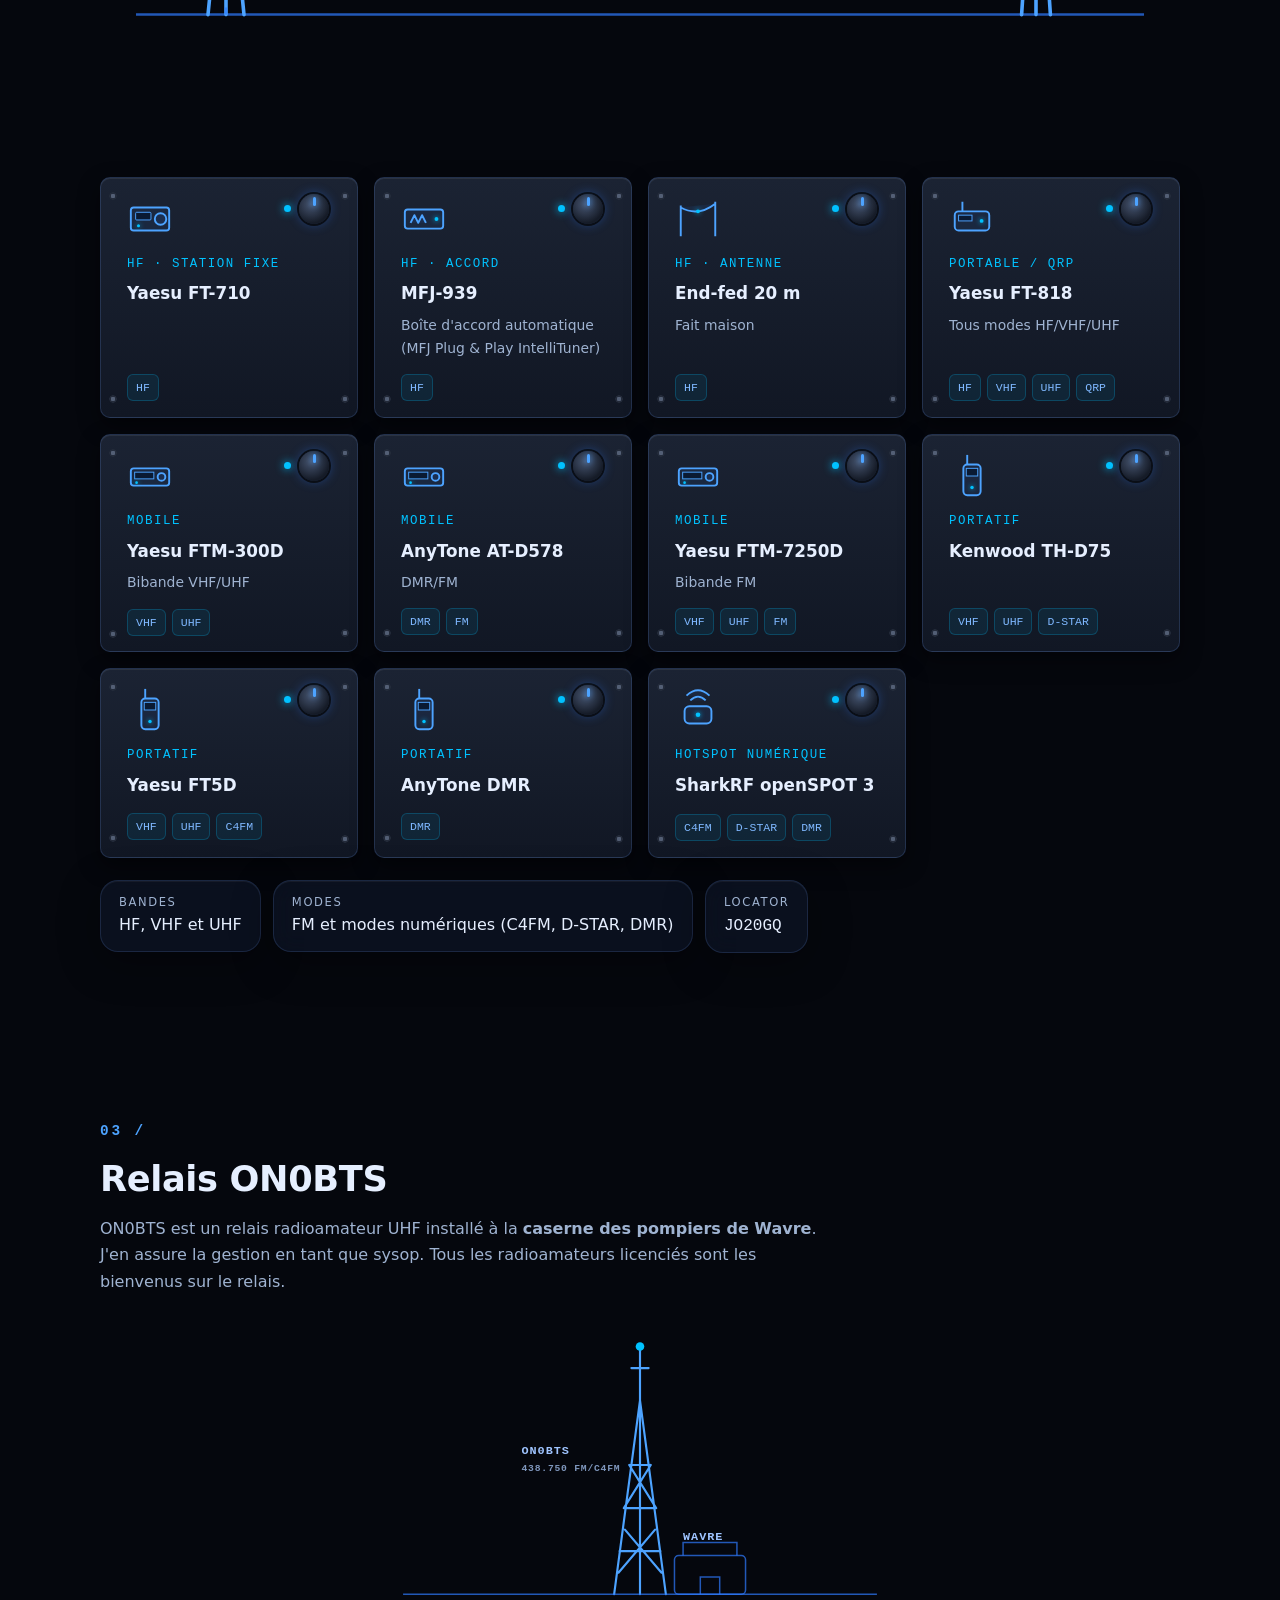
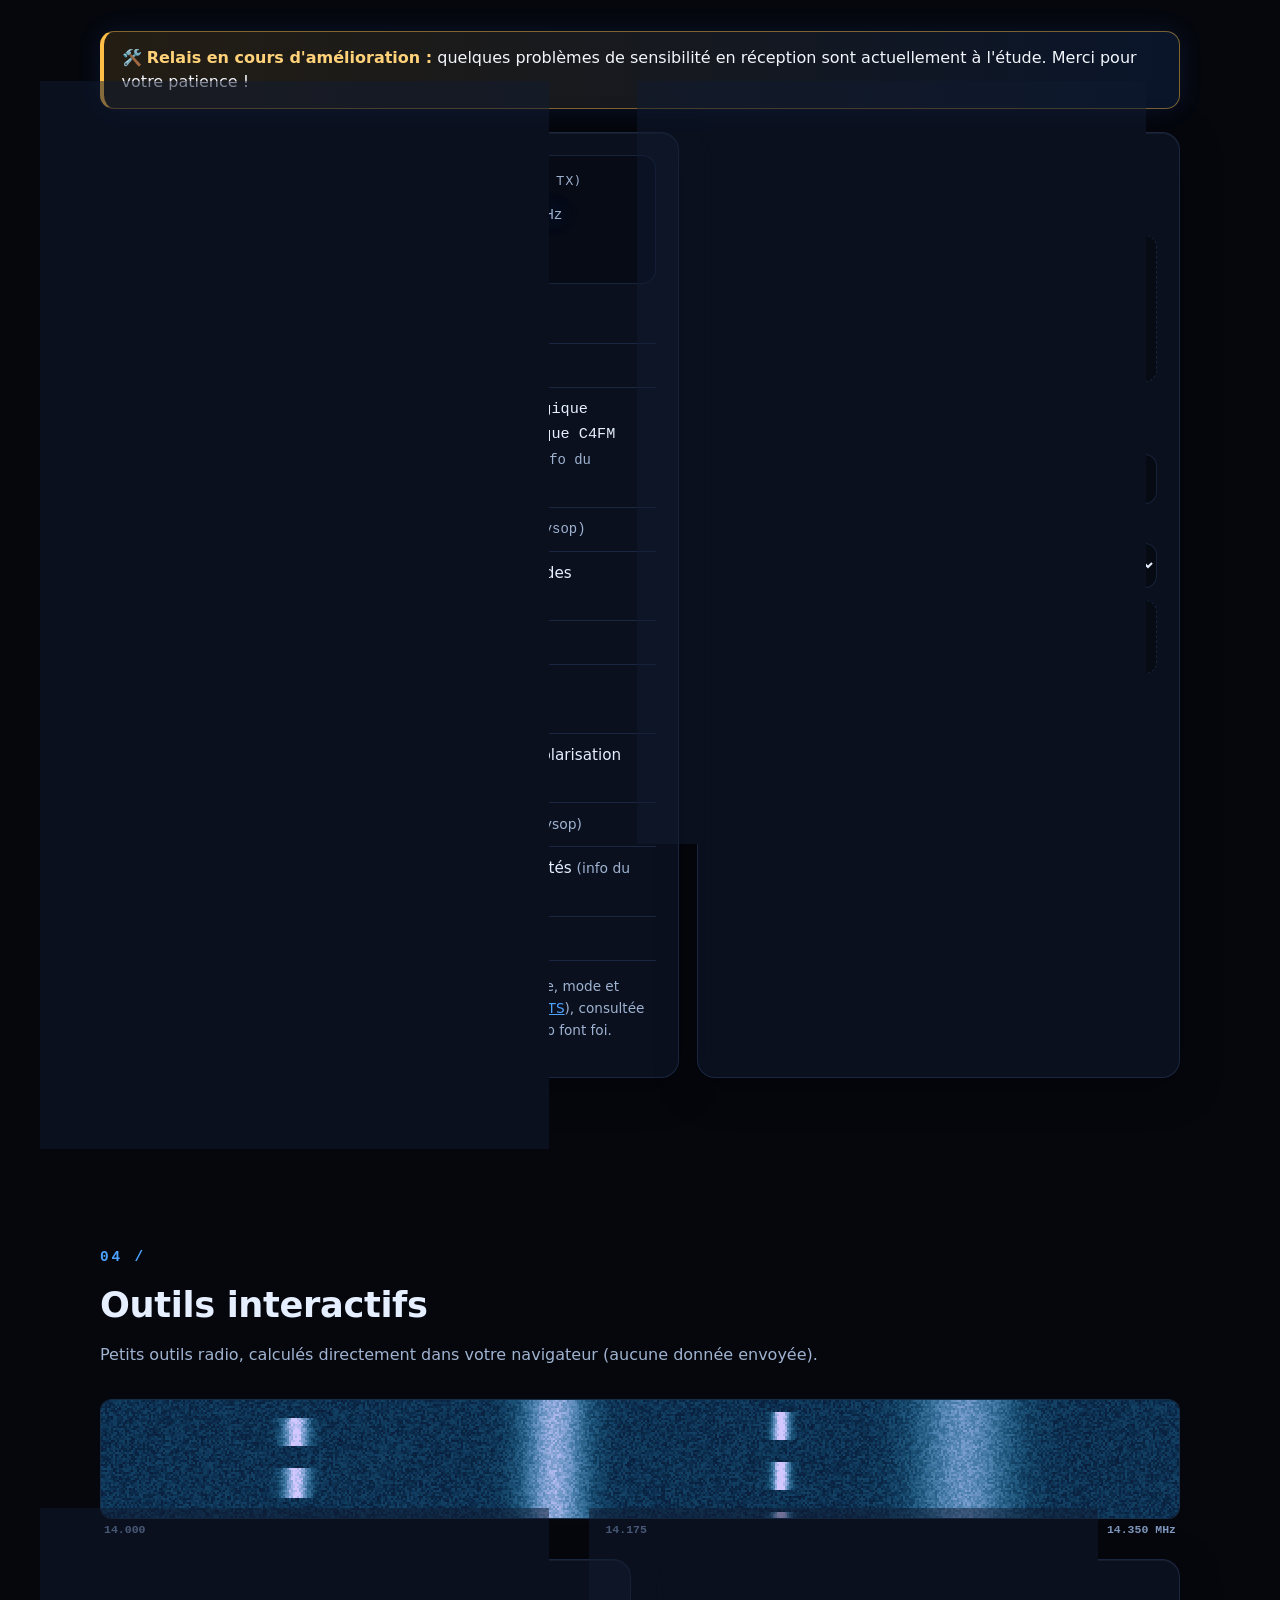
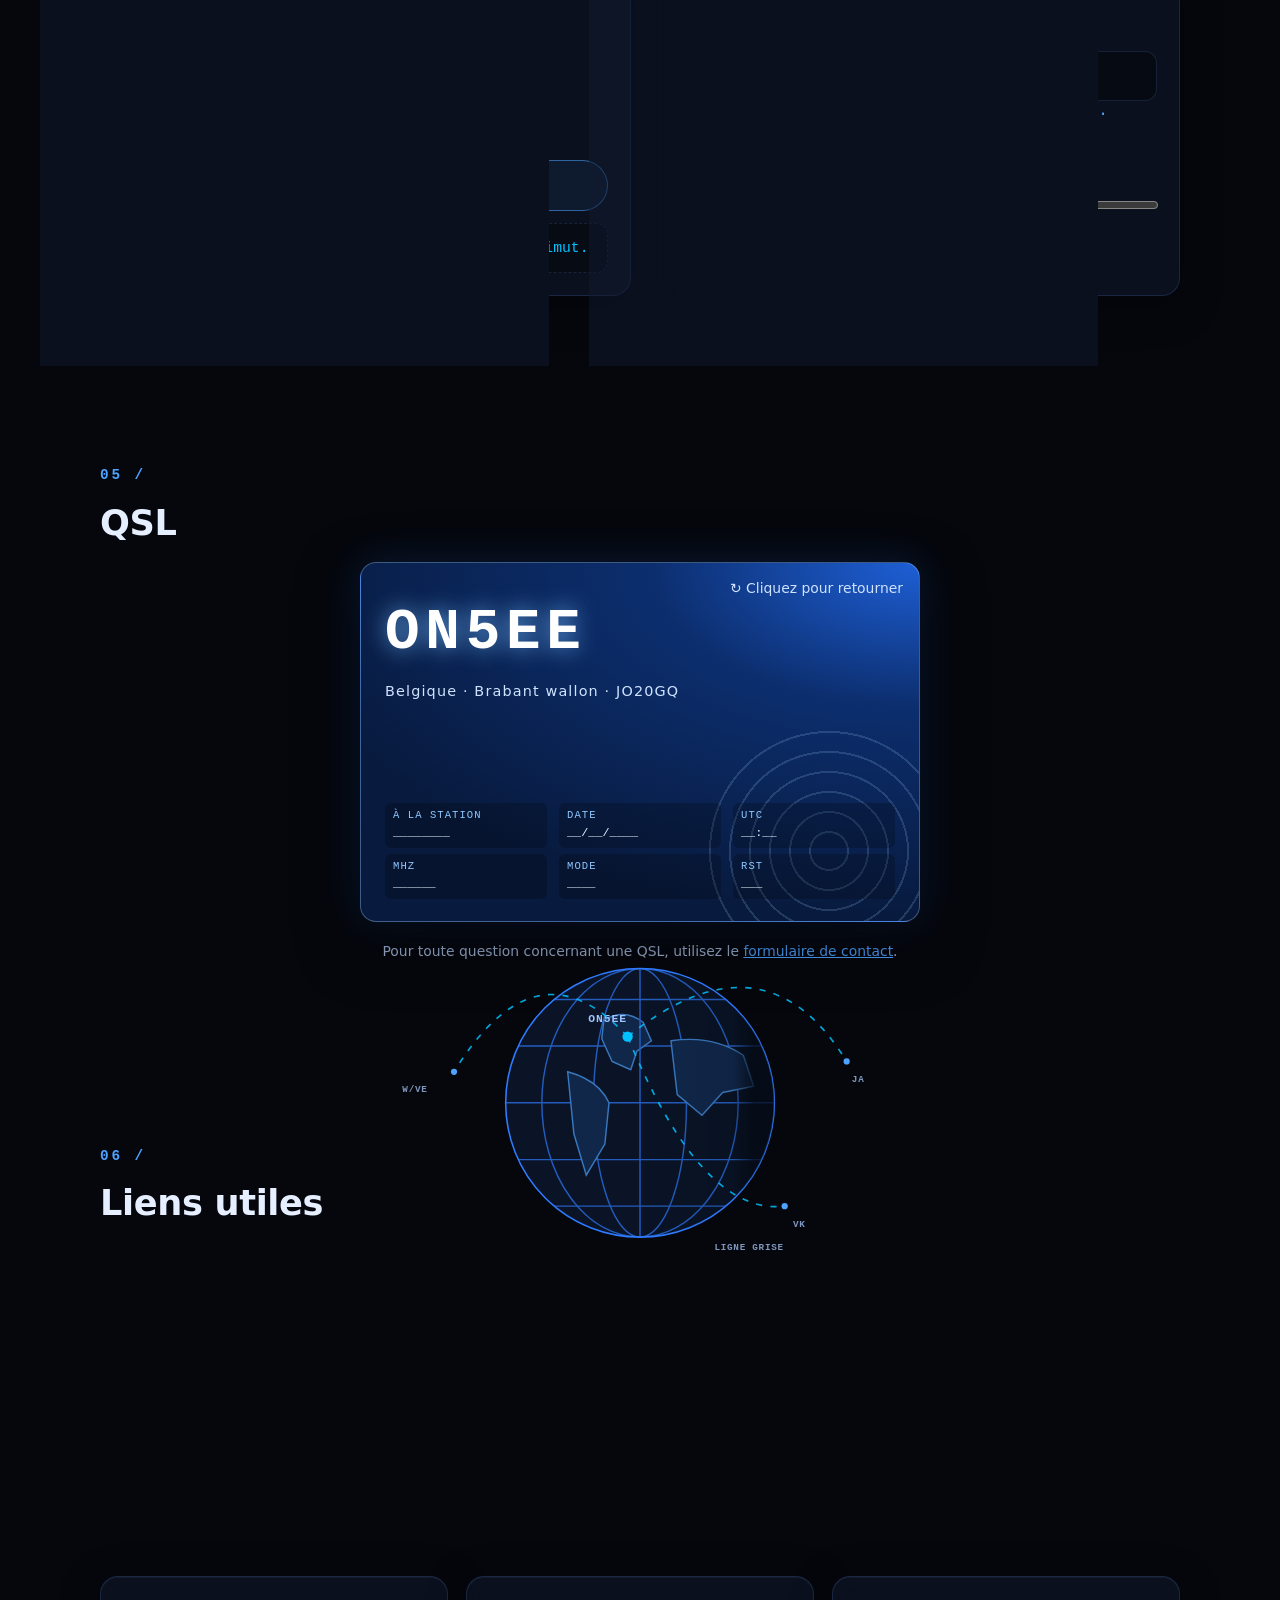
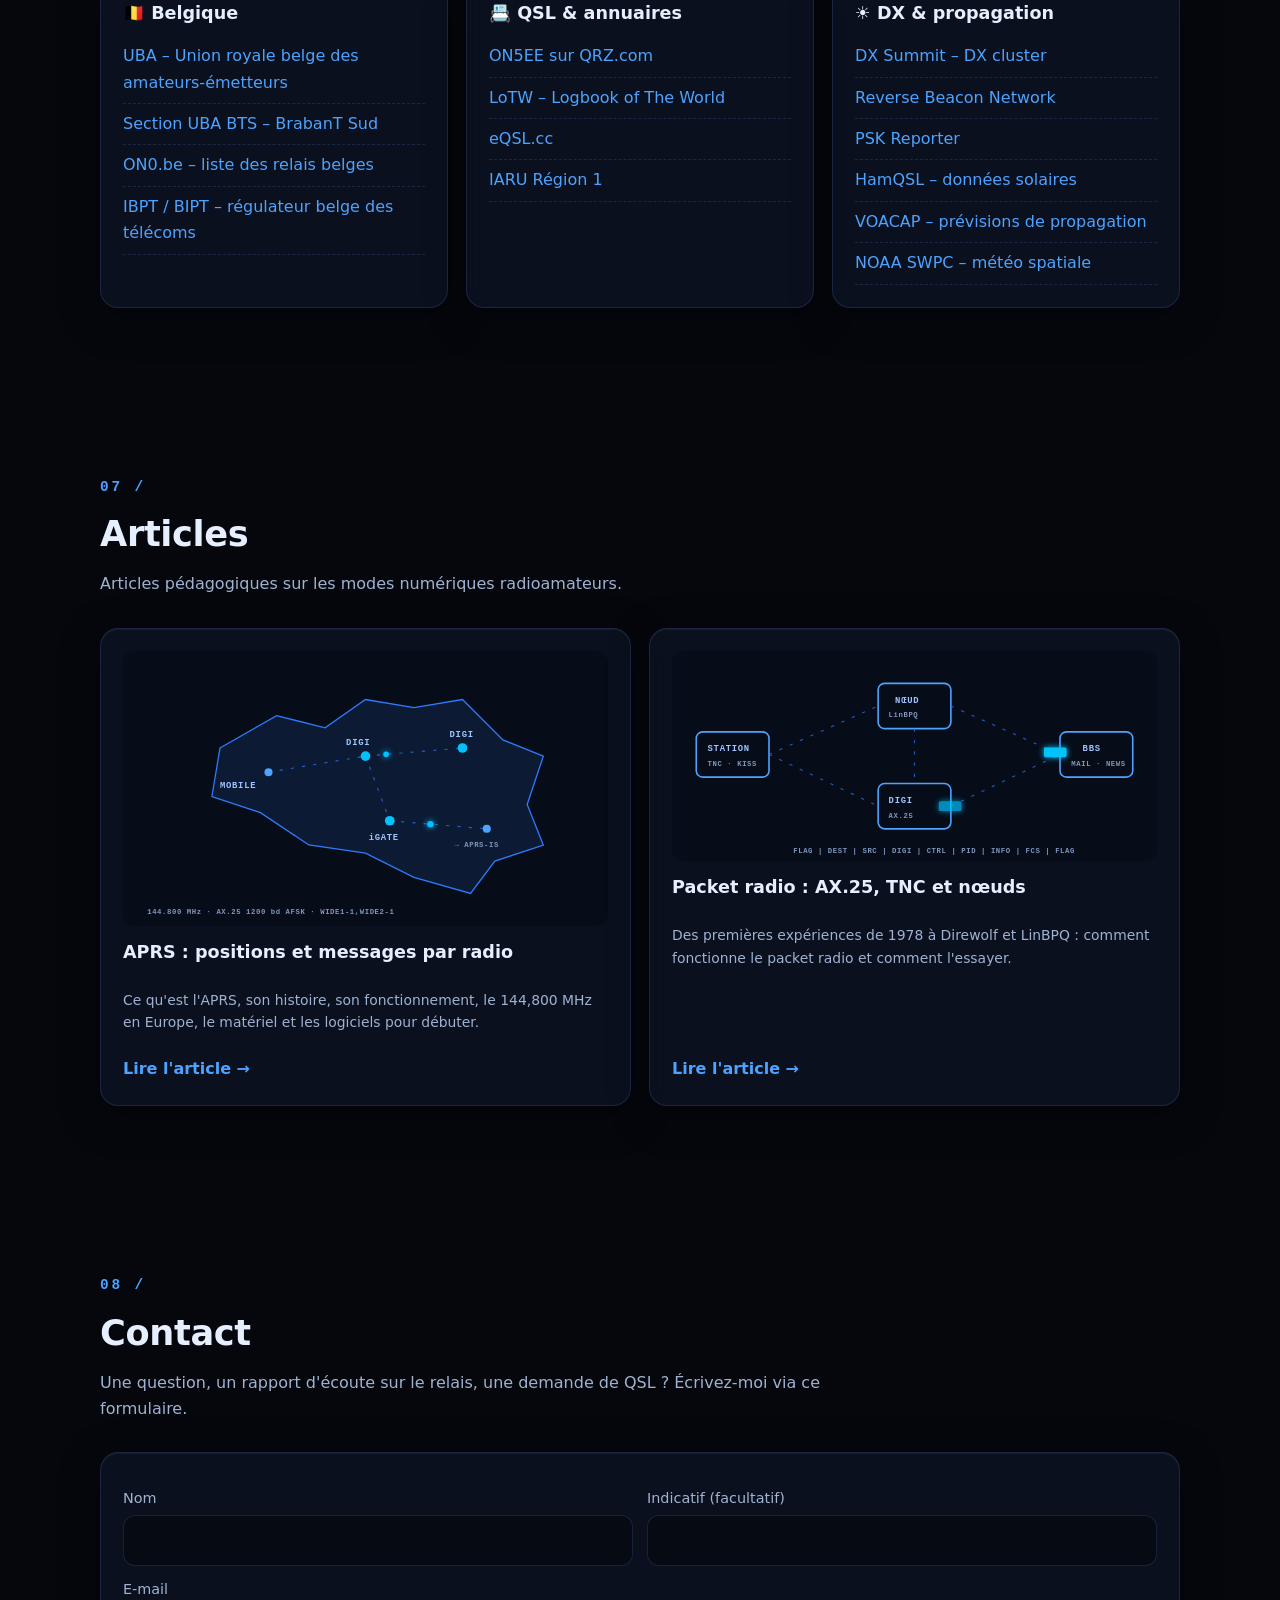
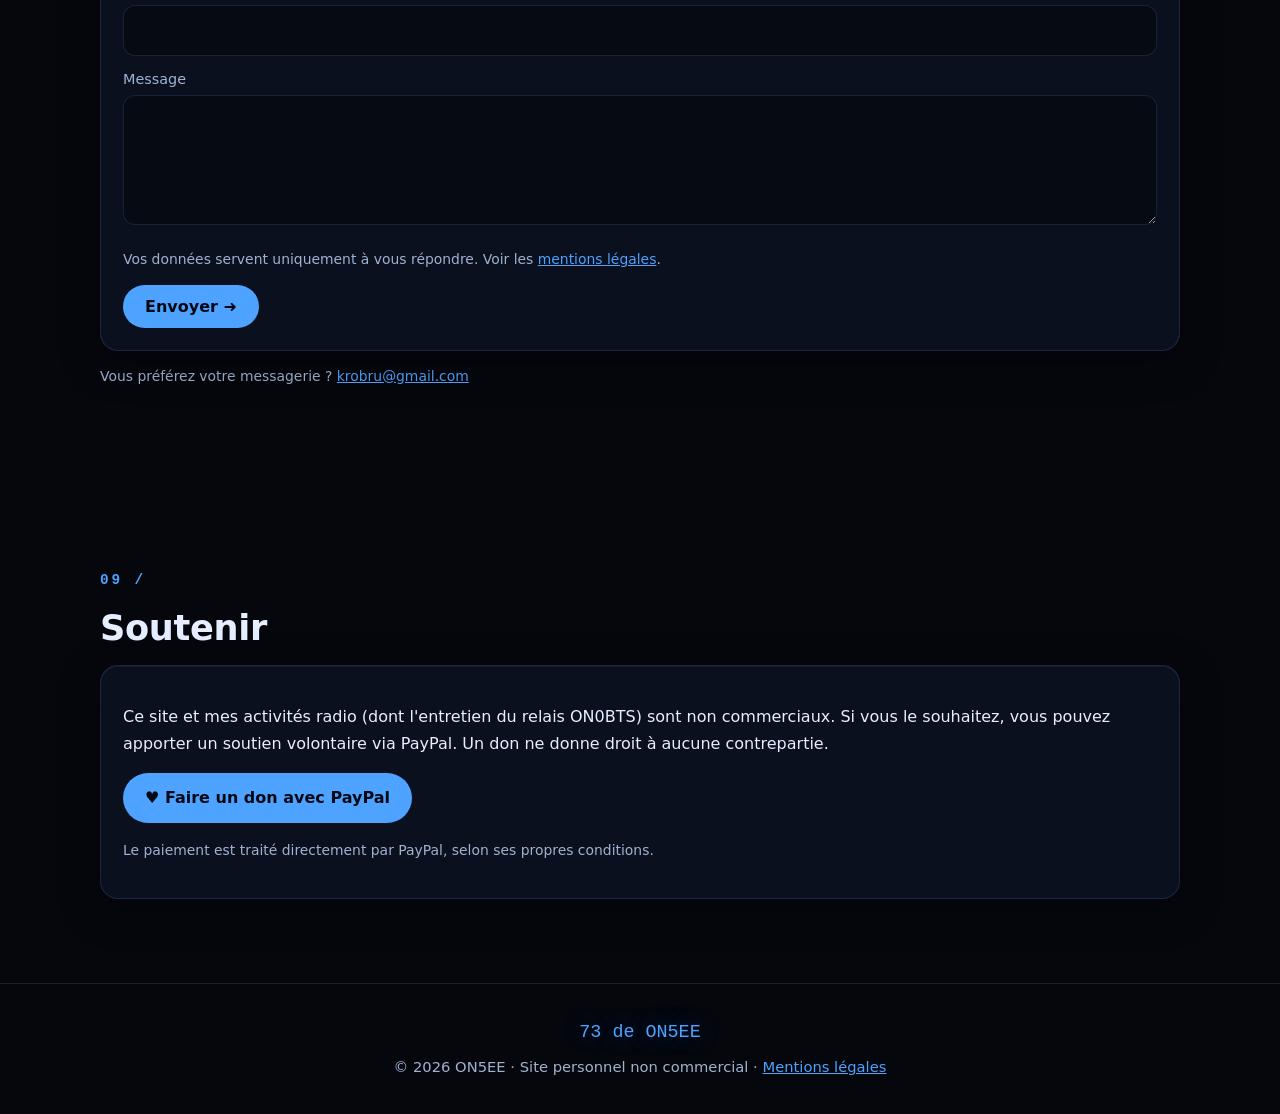
==== commit b2c4fee9: "Domaine personnalisé on5ee.be (CNAME, canonical, _next)" ====
--- a/index.html
+++ b/index.html
@@ -7,7 +7,7 @@
 <meta name="description" content="Site personnel de ON5EE, radioamateur belge, sysop du relais ON0BTS à Wavre.">
 <meta name="theme-color" content="#05070d">
 <link rel="icon" href="data:image/svg+xml,%3Csvg xmlns='http://www.w3.org/2000/svg' viewBox='0 0 64 64'%3E%3Crect width='64' height='64' rx='12' fill='%2305070d'/%3E%3Cpath d='M32 14v36M20 50h24M32 14l-8 16M32 14l8 16' stroke='%234da3ff' stroke-width='4' fill='none' stroke-linecap='round'/%3E%3C/svg%3E">
-<link rel="canonical" href="https://krobru.github.io/on4lbo/">
+<link rel="canonical" href="https://on5ee.be/">
 <link rel="stylesheet" href="style.css">
 <link rel="stylesheet" href="fun.css">
 <link rel="stylesheet" href="illu.css">
@@ -305,7 +305,7 @@
     <input type="hidden" name="_subject" value="Nouveau message depuis le site ON5EE" data-en-value="New message from the ON5EE website">
     <input type="hidden" name="_captcha" value="true">
     <input type="hidden" name="_template" value="table">
-    <input type="hidden" name="_next" value="https://krobru.github.io/on4lbo/merci.html">
+    <input type="hidden" name="_next" value="https://on5ee.be/merci.html">
     <input type="text" name="_honey" class="hp" tabindex="-1" autocomplete="off" aria-hidden="true">
     <div class="row">
       <div><label for="name" data-en="Name">Nom</label><input id="name" name="name" required autocomplete="name"></div>
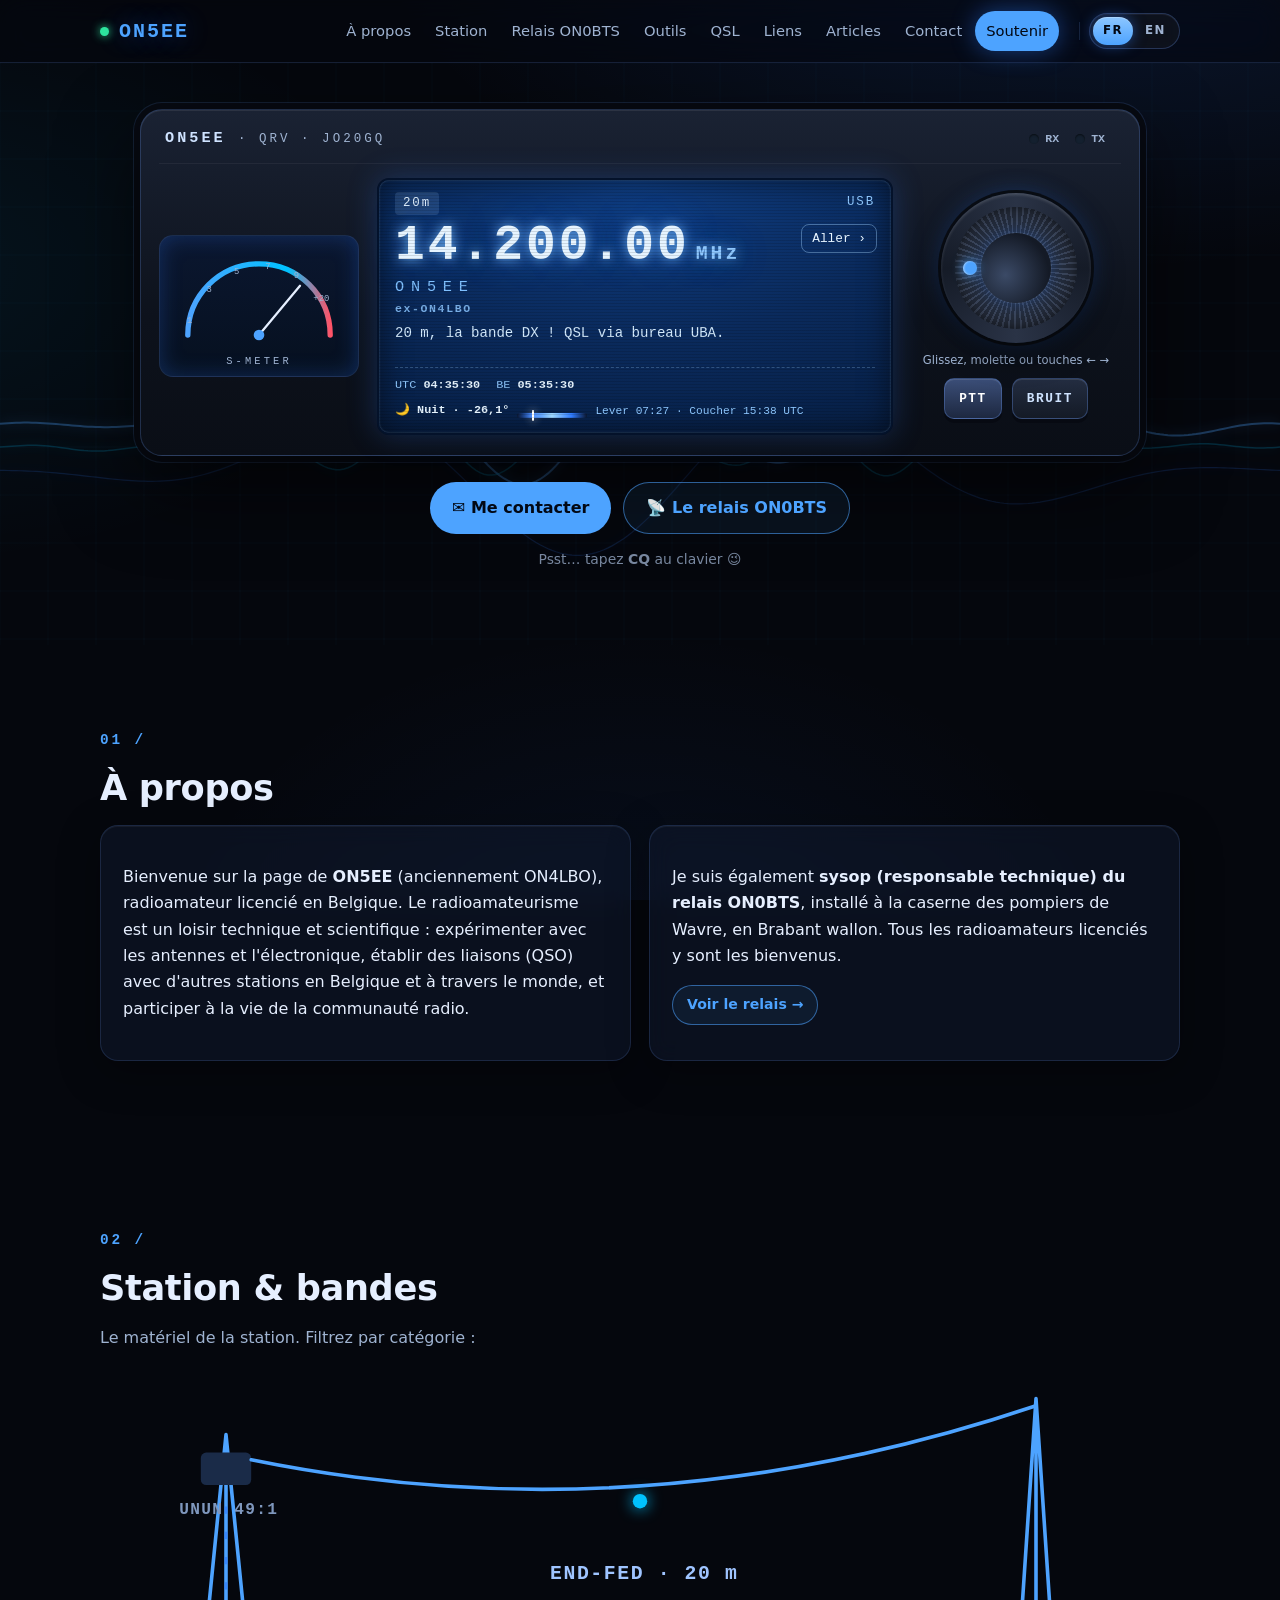
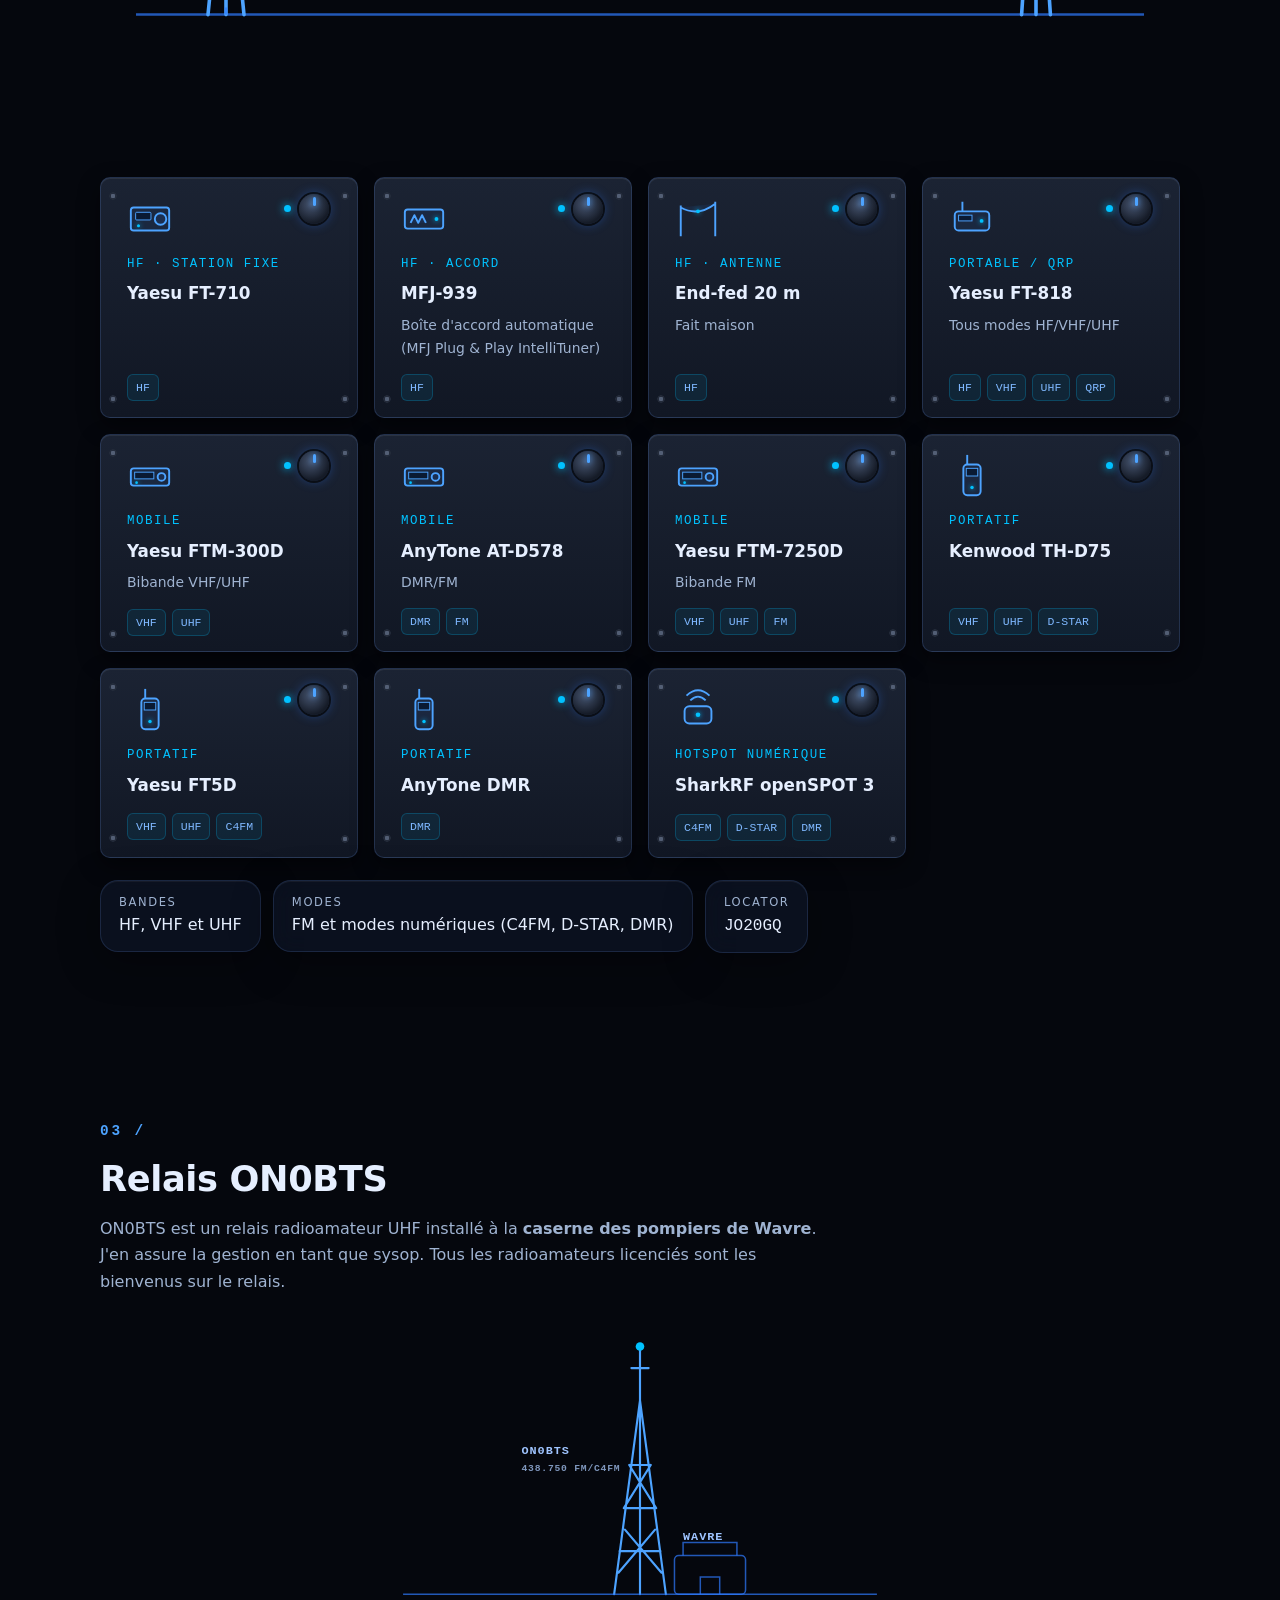
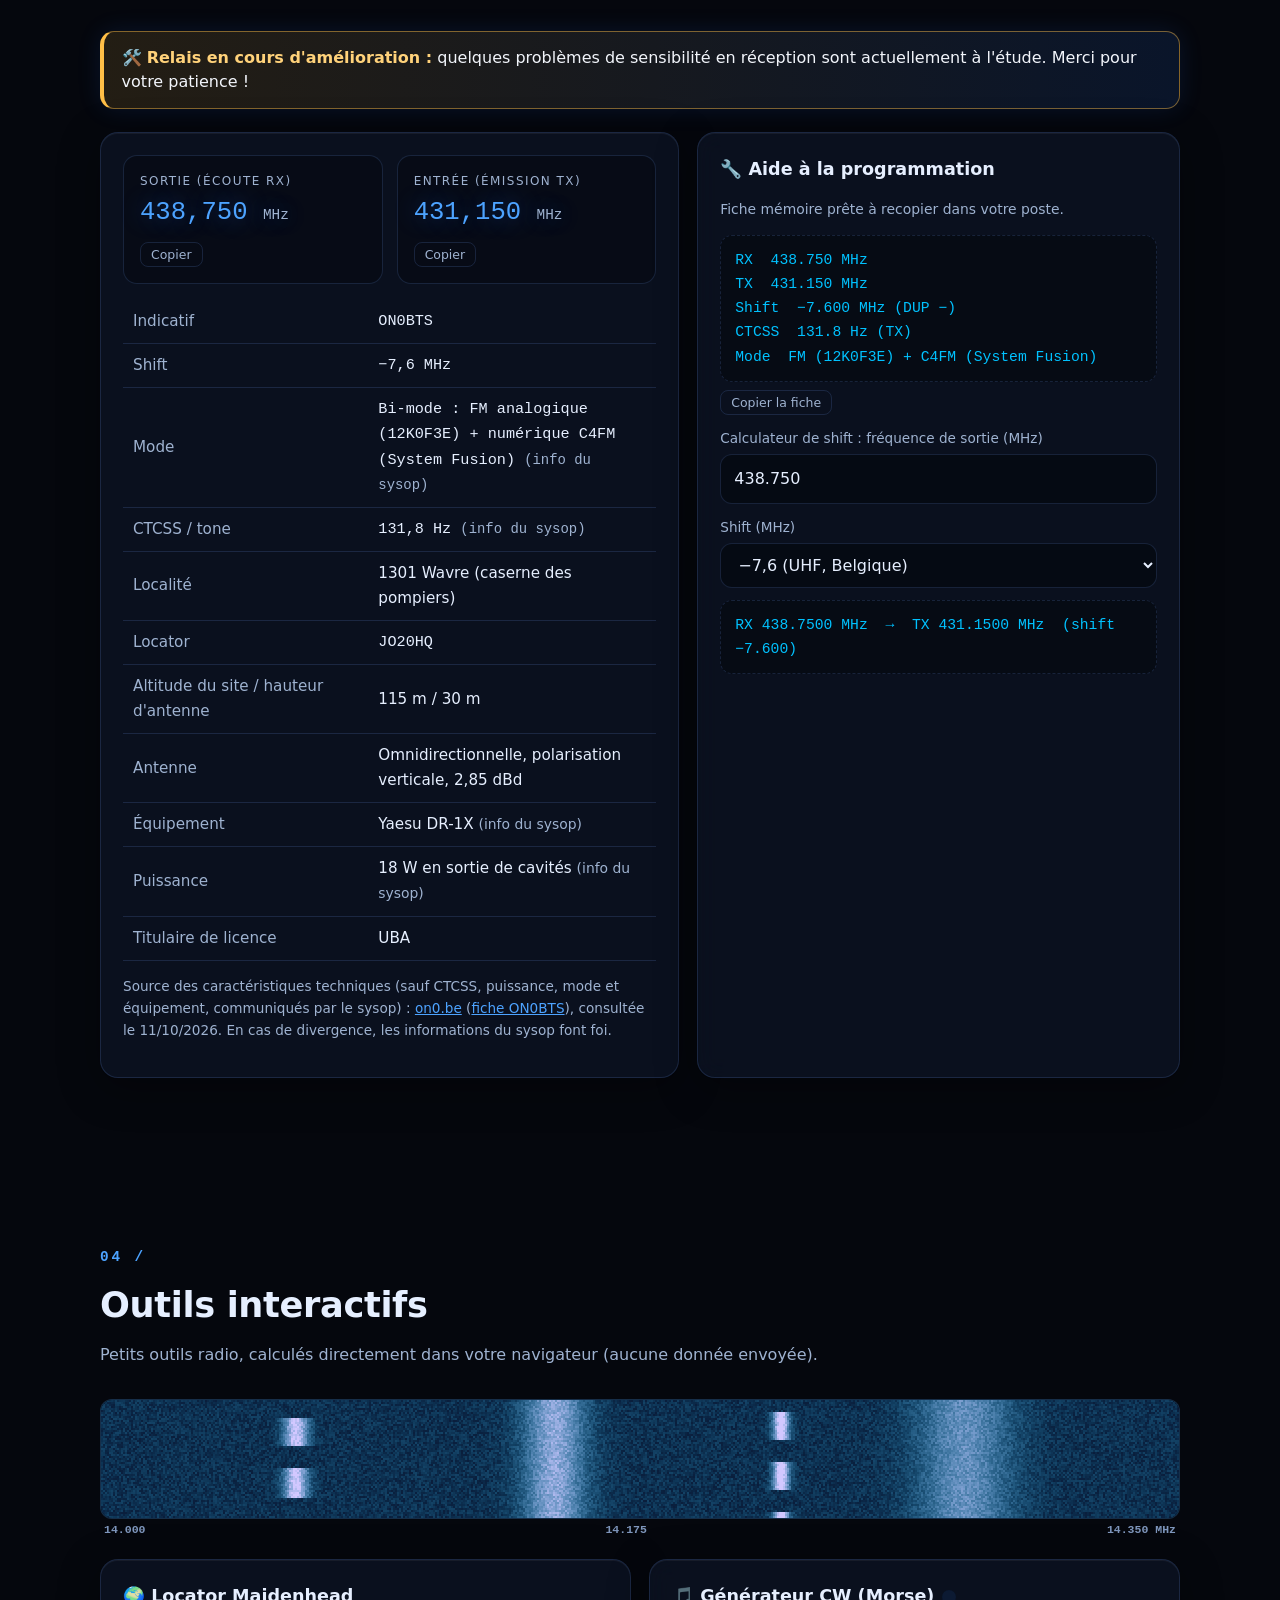
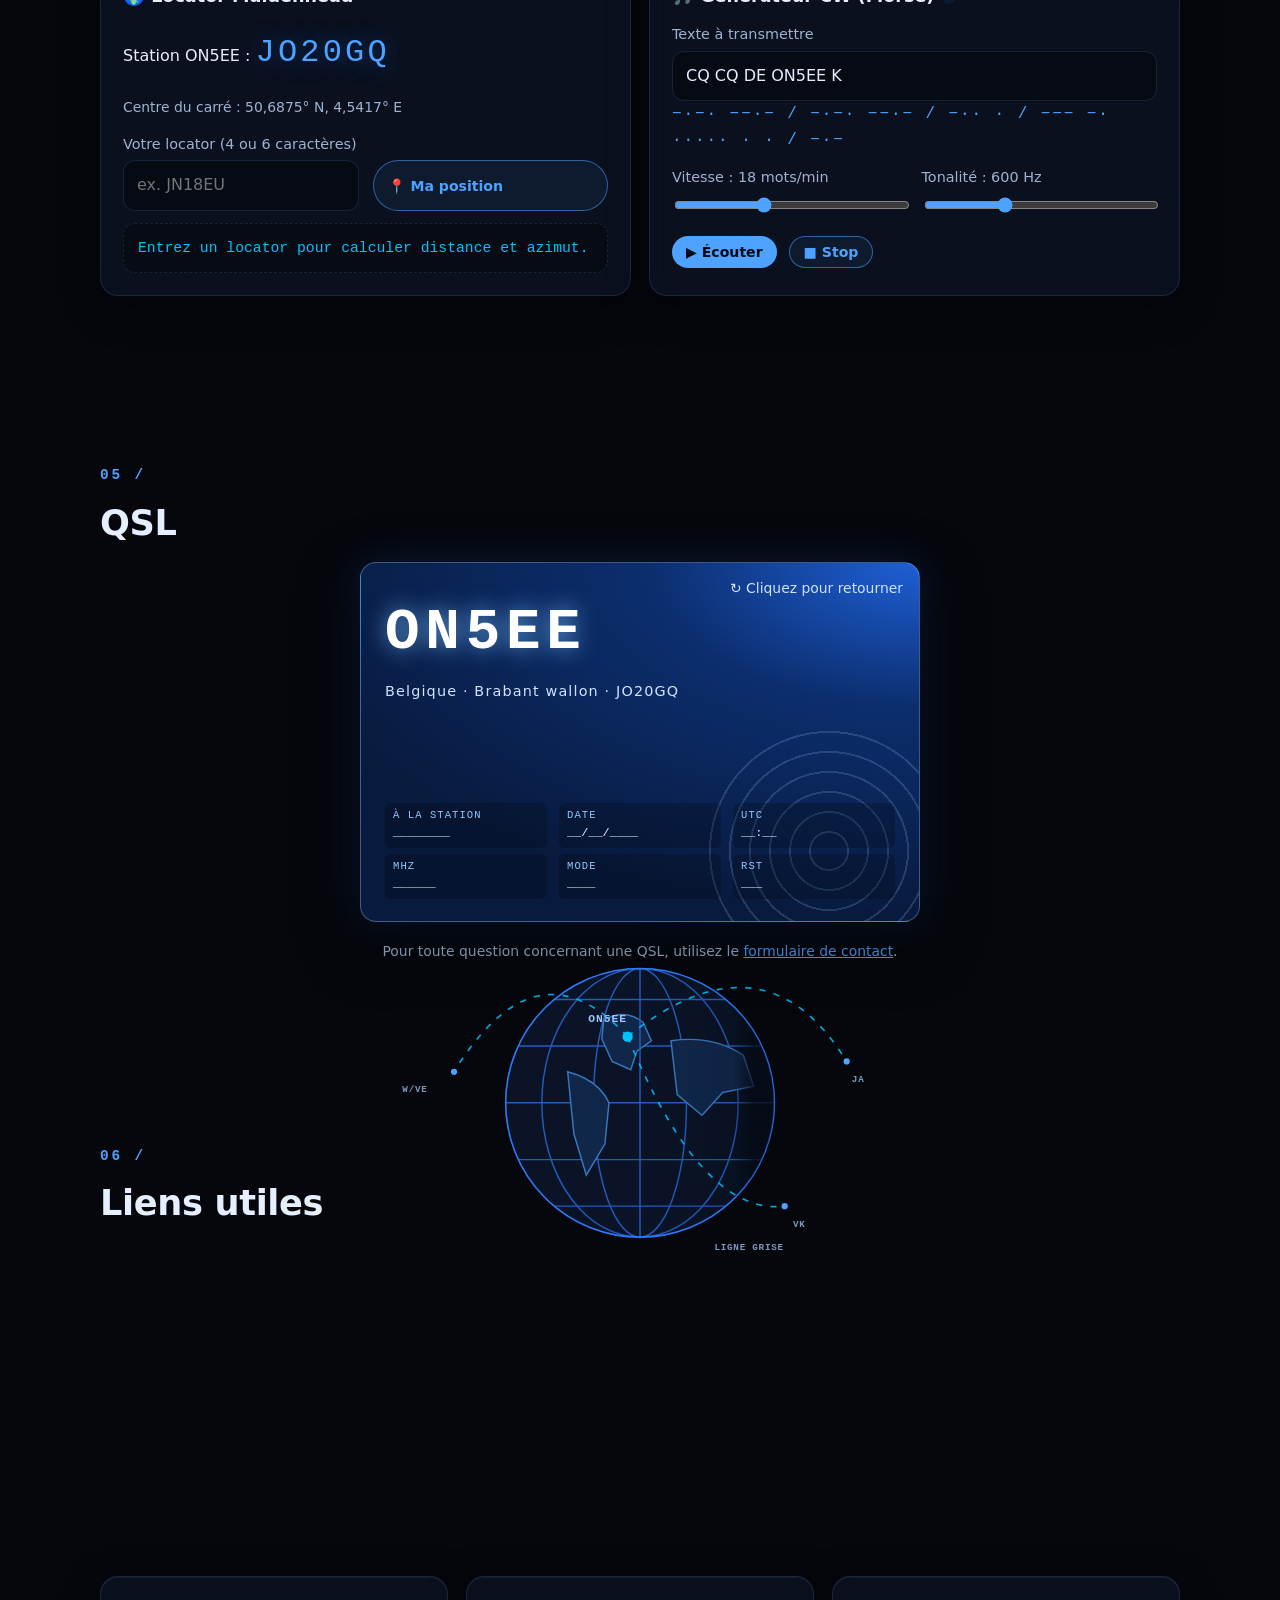
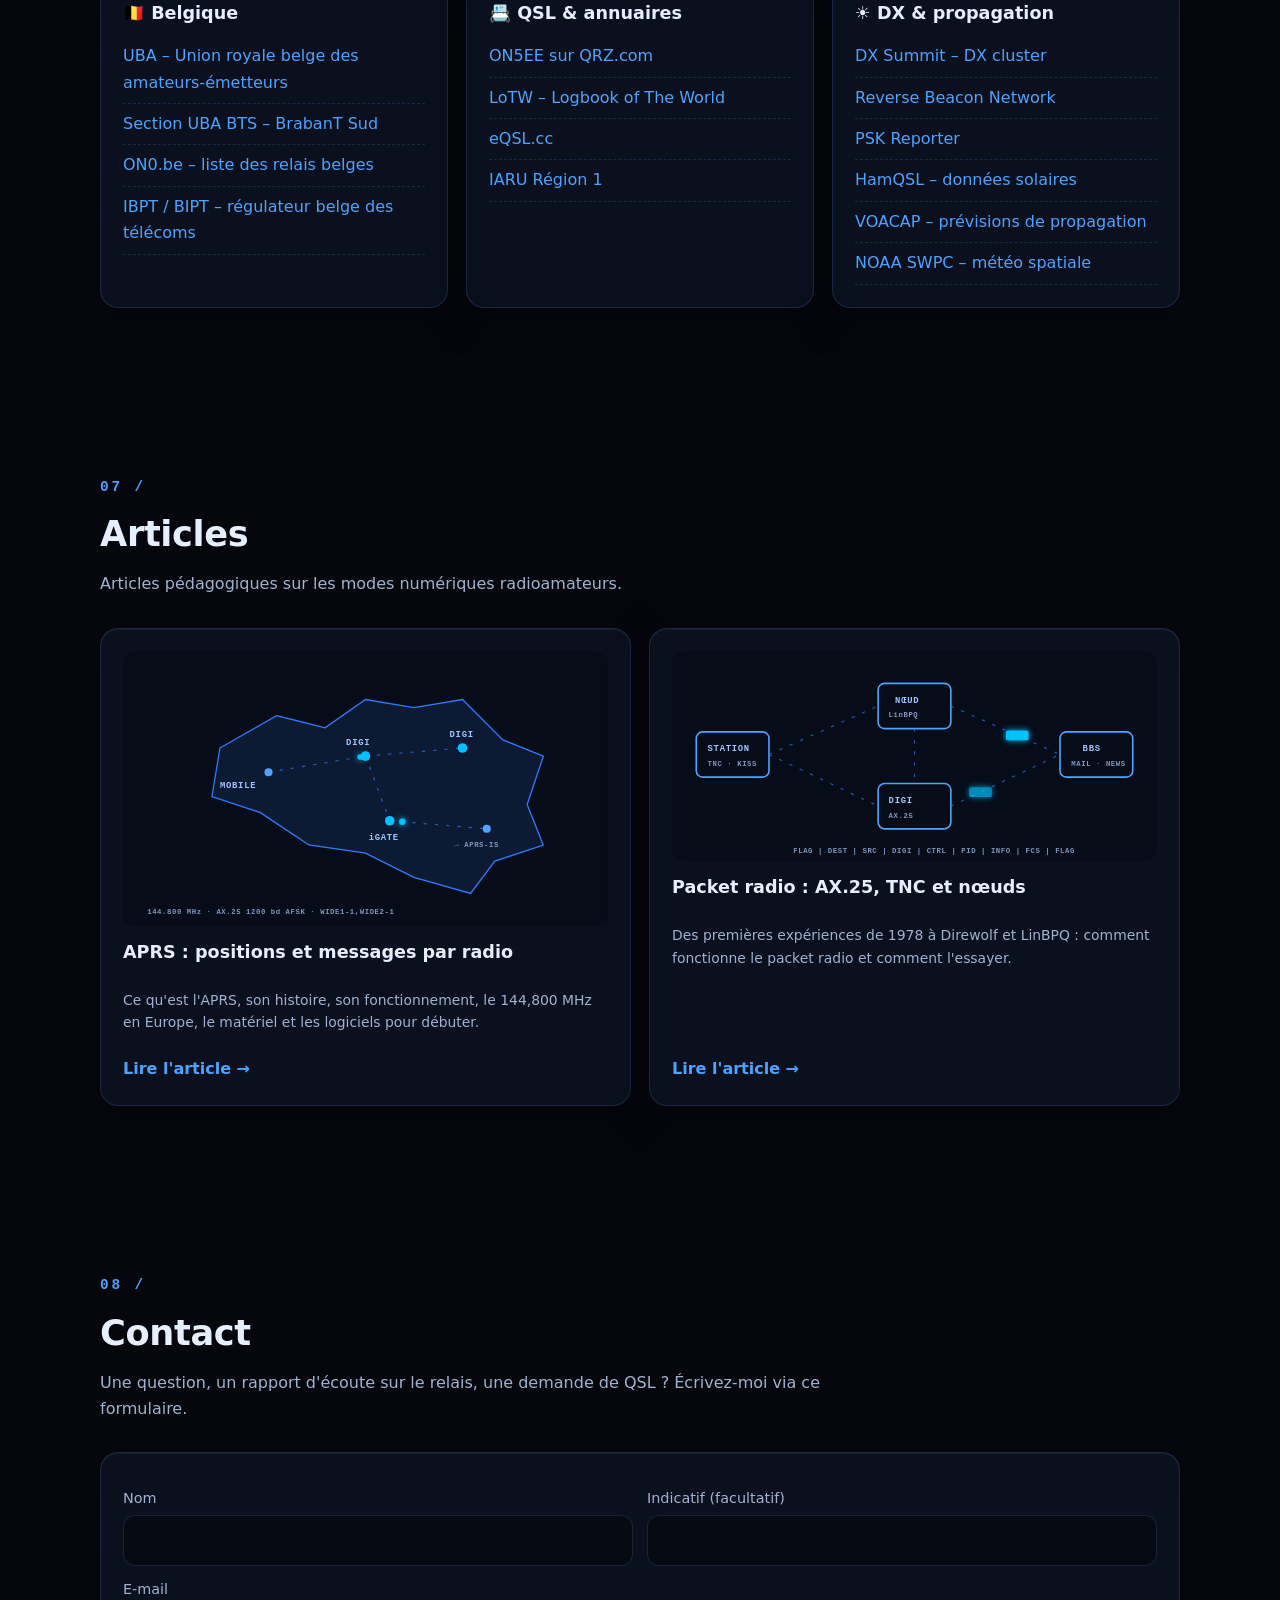
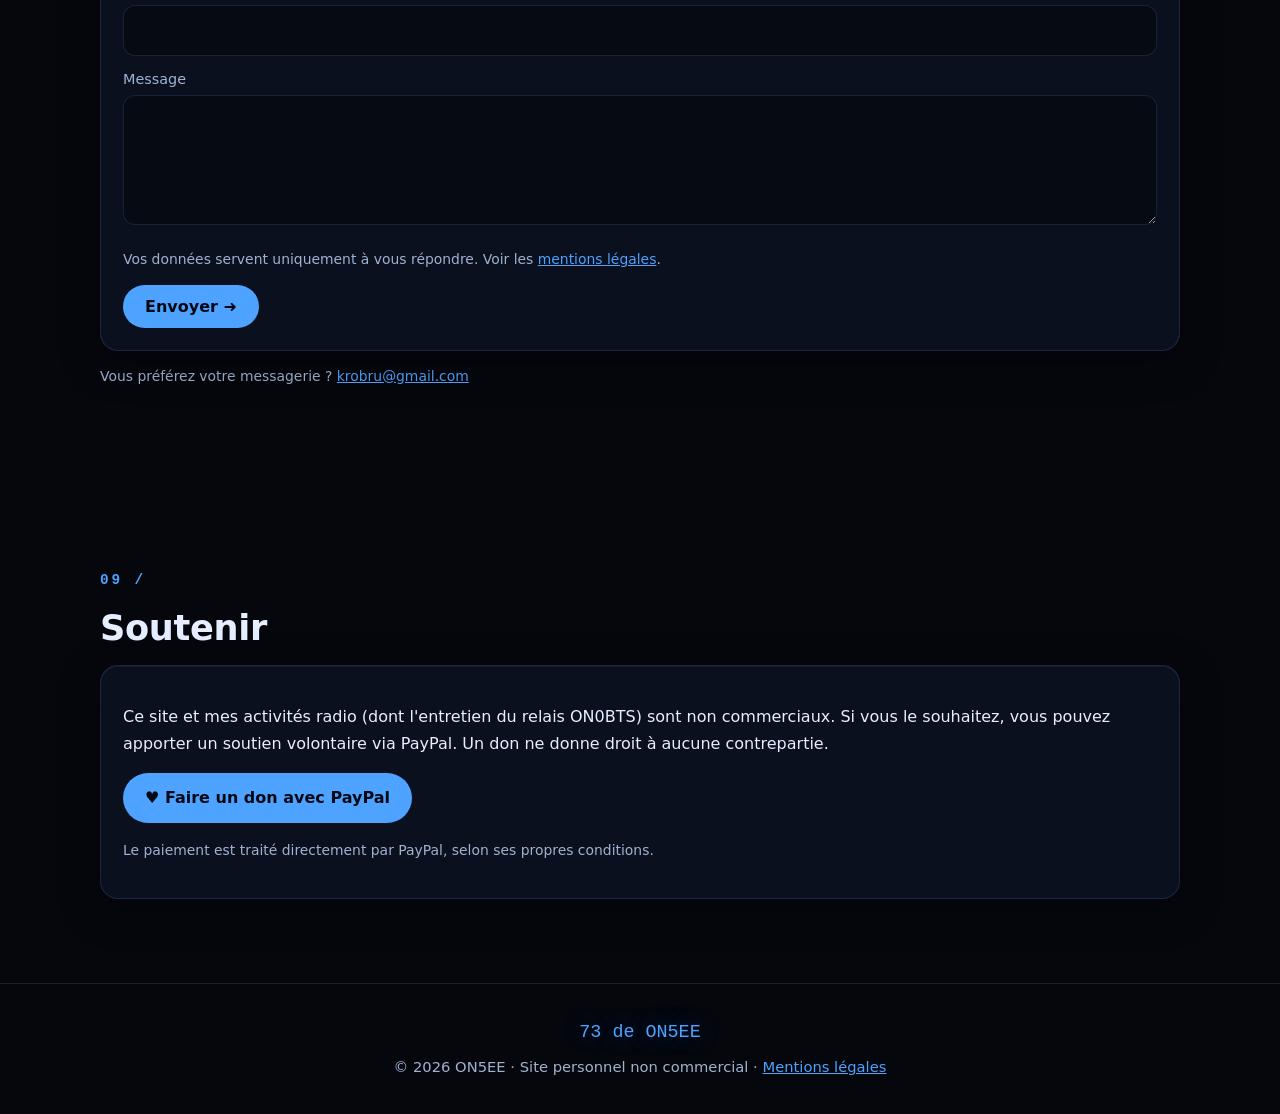
==== commit f66a86f8: "FormSubmit _next de retour sur krobru.github.io/on4lbo" ====
--- a/index.html
+++ b/index.html
@@ -305,7 +305,7 @@
     <input type="hidden" name="_subject" value="Nouveau message depuis le site ON5EE" data-en-value="New message from the ON5EE website">
     <input type="hidden" name="_captcha" value="true">
     <input type="hidden" name="_template" value="table">
-    <input type="hidden" name="_next" value="https://on5ee.be/merci.html">
+    <input type="hidden" name="_next" value="https://krobru.github.io/on4lbo/merci.html">
     <input type="text" name="_honey" class="hp" tabindex="-1" autocomplete="off" aria-hidden="true">
     <div class="row">
       <div><label for="name" data-en="Name">Nom</label><input id="name" name="name" required autocomplete="name"></div>
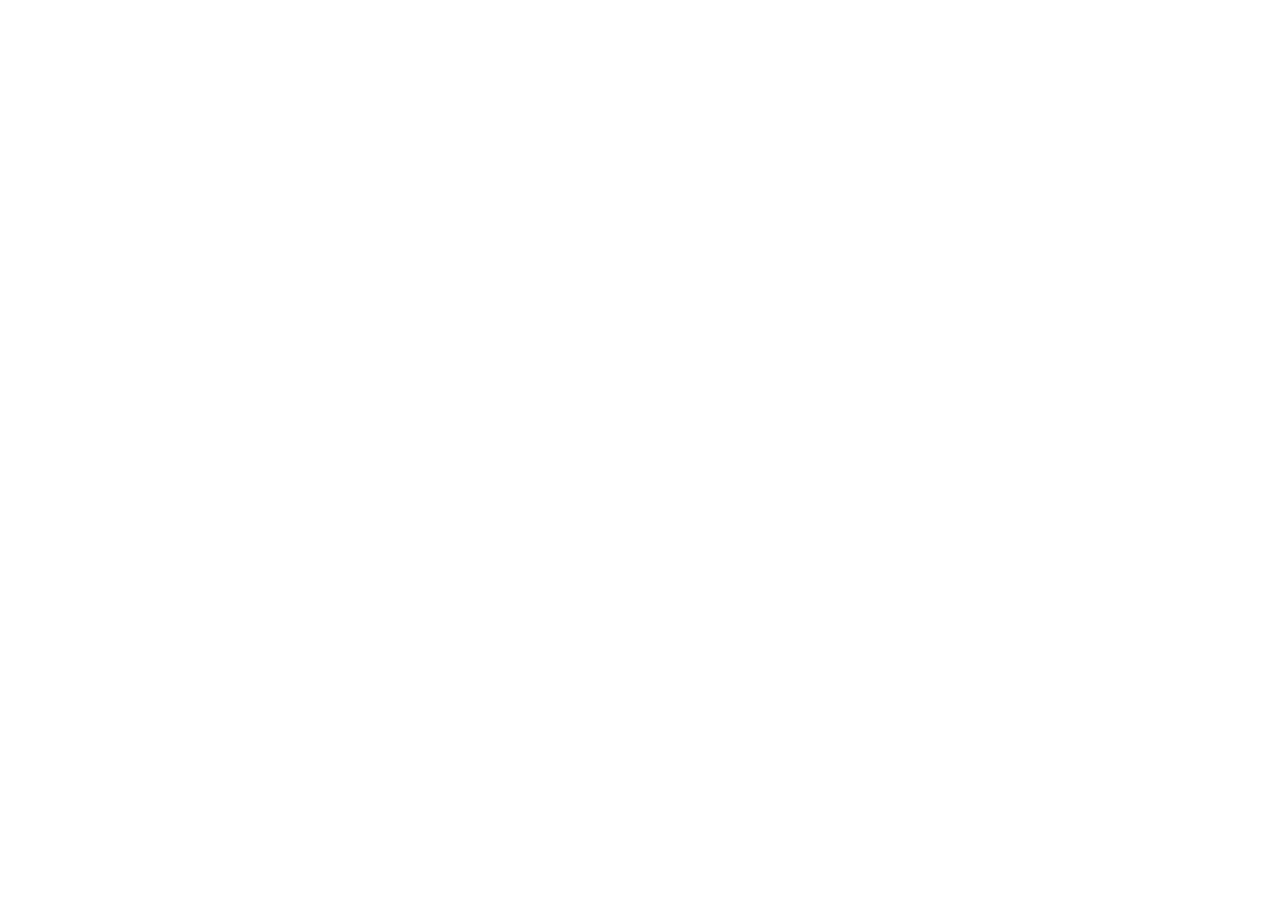
==== commit 77e300f7: "Redirection vers krobru.github.io/on5ee (1/2)" ====
--- a/index.html
+++ b/index.html
@@ -1,343 +1,5 @@
-<!DOCTYPE html>
-<html lang="fr-BE">
-<head>
-<meta charset="utf-8">
-<meta name="viewport" content="width=device-width,initial-scale=1">
-<title data-en="ON5EE – Belgian amateur radio station · ON0BTS repeater">ON5EE – Station radioamateur belge · Relais ON0BTS</title>
-<meta name="description" content="Site personnel de ON5EE, radioamateur belge, sysop du relais ON0BTS à Wavre.">
-<meta name="theme-color" content="#05070d">
-<link rel="icon" href="data:image/svg+xml,%3Csvg xmlns='http://www.w3.org/2000/svg' viewBox='0 0 64 64'%3E%3Crect width='64' height='64' rx='12' fill='%2305070d'/%3E%3Cpath d='M32 14v36M20 50h24M32 14l-8 16M32 14l8 16' stroke='%234da3ff' stroke-width='4' fill='none' stroke-linecap='round'/%3E%3C/svg%3E">
-<link rel="canonical" href="https://on5ee.be/">
-<link rel="stylesheet" href="style.css">
-<link rel="stylesheet" href="fun.css">
-<link rel="stylesheet" href="illu.css">
-</head>
-<body>
-<a class="skip" href="#main" data-en="Skip to content">Aller au contenu</a>
-<header class="nav"><div class="wrap">
-  <a class="brand" href="#top"><span class="dot" aria-hidden="true"></span>ON5EE</a>
-  <button class="langbtn langtop" type="button" data-setlang aria-label="English version" data-en-aria-label="Version française"><span class="lf">FR</span><span class="sep">/</span><span class="le">EN</span></button>
-  <button class="burger" id="burger" aria-label="Ouvrir le menu" aria-expanded="false" aria-controls="menu" data-en-aria-label="Open menu">☰</button>
-  <nav id="menu" aria-label="Navigation principale" data-en-aria-label="Main navigation"><ul>
-    <li><a href="#apropos" data-en="About">À propos</a></li>
-    <li><a href="#station">Station</a></li>
-    <li><a href="#relais" data-en="ON0BTS repeater">Relais ON0BTS</a></li>
-    <li><a href="#outils" data-en="Tools">Outils</a></li>
-    <li><a href="#qsl">QSL</a></li>
-    <li><a href="#liens" data-en="Links">Liens</a></li>
-    <li><a href="#articles">Articles</a></li>
-    <li><a href="#contact">Contact</a></li>
-    <li class="langli"><button class="langbtn" type="button" data-setlang aria-label="English version" data-en-aria-label="Version française"><span class="lf">FR</span><span class="sep">/</span><span class="le">EN</span></button></li>
-    <li><a href="#soutenir" data-en="Support">Soutenir</a></li>
-  </ul></nav>
-</div></header>
-
-<div class="hero fun" id="top">
-  <canvas id="scope" aria-hidden="true"></canvas>
-  <div class="wrap">
-    <div class="rig" role="group" aria-label="Transceiver virtuel ON5EE" data-en-aria-label="ON5EE virtual transceiver">
-      <div class="rig-top">
-        <span class="rig-brand">ON5EE <em>· QRV · JO20GQ</em></span>
-        <span class="leds"><span class="led2 rx" id="ledrx" aria-hidden="true"></span><b>RX</b><span class="led2 tx" id="ledtx" aria-hidden="true"></span><b>TX</b></span>
-      </div>
-      <div class="rig-body">
-        <div class="smeter" aria-hidden="true">
-          <svg viewBox="0 0 200 120"><defs><linearGradient id="sg" x1="0" x2="1"><stop offset="0" stop-color="#4da3ff"/><stop offset=".7" stop-color="#00c2ff"/><stop offset="1" stop-color="#ff5468"/></linearGradient></defs>
-            <path d="M20 100 A80 80 0 0 1 180 100" fill="none" stroke="url(#sg)" stroke-width="6" stroke-linecap="round"/>
-            <g class="ticks" font-family="ui-monospace,monospace" font-size="10" fill="#9fb3d1" text-anchor="middle"><text x="22" y="86">1</text><text x="44" y="52">3</text><text x="75" y="32">5</text><text x="110" y="26">7</text><text x="142" y="36">9</text><text x="170" y="62">+20</text></g>
-            <line id="needle" x1="100" y1="100" x2="100" y2="28" stroke="#e6efff" stroke-width="2.5" stroke-linecap="round"/>
-            <circle cx="100" cy="100" r="6" fill="#4da3ff"/>
-          </svg>
-          <div class="smlabel">S-METER</div>
-        </div>
-        <div class="lcd" aria-live="polite">
-          <div class="lcd-row1"><span class="band" id="lcdband">20m</span><span class="mode">FM · USB</span></div>
-          <div class="lcd-freq" id="lcdfreq">14.200.00</div>
-          <div class="lcd-call">ON5EE</div>
-          <div class="lcd-ex" data-en="formerly ON4LBO">ex-ON4LBO</div>
-          <div class="lcd-msg" id="lcdmsg">…</div>
-          <a class="lcd-go" id="lcdgo" href="#qsl">→</a>
-          <div class="lcd-clocks">
-            <span>UTC <b id="utc">--:--:--</b></span>
-            <span><i data-en="BE">BE</i> <b id="local">--:--:--</b></span>
-            <span class="daynight" title="Position du soleil calculée pour JO20GQ" data-en-title="Sun position computed for JO20GQ"><b id="sunstate">…</b><span class="bar" aria-hidden="true"><i id="sunmark"></i></span><small id="suntimes"></small></span>
-          </div>
-        </div>
-        <div class="controls">
-          <div class="vfo" id="vfo" role="slider" tabindex="0" aria-label="Bouton VFO : tourner pour changer de bande" data-en-aria-label="VFO knob: turn to change band" aria-valuemin="0" aria-valuemax="7" aria-valuenow="3" aria-valuetext="20m">
-            <div class="vfo-dial" id="vfodial"><span class="dimple"></span></div>
-          </div>
-          <div class="vfo-hint small" data-en="Drag, scroll or ← → keys">Glissez, molette ou touches ← →</div>
-          <div class="rig-btns">
-            <button class="rigbtn ptt" id="ptt" type="button" aria-label="PTT : jouer CQ en Morse" data-en-aria-label="PTT: play CQ in Morse">PTT</button>
-            <button class="rigbtn" id="noise" type="button" aria-pressed="false" data-en="NOISE">BRUIT</button>
-          </div>
-        </div>
-      </div>
-    </div>
-    <div class="btns" style="margin-top:26px">
-      <a class="btn" href="#contact" data-en="✉ Contact me">✉ Me contacter</a>
-      <a class="btn ghost" href="#relais" data-en="📡 The ON0BTS repeater">📡 Le relais ON0BTS</a>
-    </div>
-    <p class="small egg-hint" data-en="Psst… type <b>CQ</b> on your keyboard 😉">Psst… tapez <b>CQ</b> au clavier 😉</p>
-  </div>
-</div>
-
-<main id="main">
-<section id="apropos"><div class="wrap">
-  <h2 class="reveal"><span class="n">01 /</span><span data-en="About">À propos</span></h2>
-  <div class="grid">
-    <div class="glass card reveal">
-      <p data-en="Welcome to the page of <strong>ON5EE</strong> (formerly ON4LBO), a licensed radio amateur in Belgium. Amateur radio is a technical and scientific hobby: experimenting with antennas and electronics, making contacts (QSOs) with other stations in Belgium and around the world, and taking part in the life of the radio community.">Bienvenue sur la page de <strong>ON5EE</strong> (anciennement ON4LBO), radioamateur licencié en Belgique. Le radioamateurisme est un loisir technique et scientifique : expérimenter avec les antennes et l'électronique, établir des liaisons (QSO) avec d'autres stations en Belgique et à travers le monde, et participer à la vie de la communauté radio.</p>
-    </div>
-    <div class="glass card reveal">
-      <p data-en="I am also the <strong>sysop (technical manager) of the ON0BTS repeater</strong>, installed at the Wavre fire station, in Walloon Brabant. All licensed radio amateurs are welcome on it.">Je suis également <strong>sysop (responsable technique) du relais ON0BTS</strong>, installé à la caserne des pompiers de Wavre, en Brabant wallon. Tous les radioamateurs licenciés y sont les bienvenus.</p>
-      <a class="btn sm ghost" href="#relais" data-en="See the repeater →">Voir le relais →</a>
-    </div>
-  </div>
-</div></section>
-
-<section id="station"><div class="wrap">
-  <h2 class="reveal"><span class="n">02 /</span><span data-en="Station &amp; bands">Station &amp; bandes</span></h2>
-  <p class="lead reveal" data-en="The station equipment. Filter by category:">Le matériel de la station. Filtrez par catégorie :</p>
-  <div class="illu-wrap reveal"><svg class="illu" viewBox="0 0 600 170" role="img" aria-label="Illustration : antenne end-fed de 20 m" data-en-aria-label="Illustration: 20 m end-fed antenna" data-parallax=".04">
-<path class="st2" d="M20 160H580"/>
-<path class="st" d="M70 160V60M60 160L70 60L80 160"/><path class="st" d="M520 160V40M512 160L520 40L528 160"/>
-<rect class="dim" x="56" y="70" width="28" height="18" rx="3"/><text class="lbl s" x="44" y="104">UNUN 49:1</text>
-<path class="st draw" style="--len:520" d="M84 74Q300 118 520 44"/>
-<path class="st2 flow" d="M70 160V96"/>
-<circle class="pkt pulse" cx="300" cy="97" r="4"/>
-<text class="lbl" x="250" y="140">END-FED · 20 m</text></svg></div>
-  <div class="filters reveal" role="group" aria-label="Filtrer l'équipement" data-en-aria-label="Filter equipment">
-    <button class="chip" data-f="all" aria-pressed="true" data-en="All">Tout</button>
-    <button class="chip" data-f="hf" aria-pressed="false">HF</button>
-    <button class="chip" data-f="vu" aria-pressed="false">VHF / UHF</button>
-    <button class="chip" data-f="mobile" aria-pressed="false">Mobile</button>
-    <button class="chip" data-f="portable" aria-pressed="false" data-en="Handhelds / QRP">Portatifs / QRP</button>
-    <button class="chip" data-f="num" aria-pressed="false" data-en="Digital">Numérique</button>
-  </div>
-  <div class="gear" id="gear">
-    <div class="glass card reveal" data-t="hf"><svg class="gico" viewBox="0 0 48 48" aria-hidden="true" focusable="false"><rect class="st" x="4" y="12" width="40" height="24" rx="3"/><rect x="9" y="17" width="16" height="8" rx="1" fill="#0a1a33" stroke="#4da3ff"/><circle class="st" cx="35" cy="24" r="6"/><circle class="k" cx="12" cy="31" r="1.6"/></svg><span class="role" data-en="HF · Base station">HF · Station fixe</span><span class="name">Yaesu FT-710</span><div class="tags"><span class="tag">HF</span></div></div>
-    <div class="glass card reveal" data-t="hf"><svg class="gico" viewBox="0 0 48 48" aria-hidden="true" focusable="false"><rect class="st" x="4" y="14" width="40" height="20" rx="3"/><path class="st" d="M10 28l4-8 4 8 4-8 4 8"/><circle class="k" cx="37" cy="24" r="2"/></svg><span class="role" data-en="HF · Tuner">HF · Accord</span><span class="name">MFJ-939</span><span class="small" data-en="Automatic antenna tuner (MFJ Plug &amp;amp; Play IntelliTuner)">Boîte d'accord automatique (MFJ Plug &amp; Play IntelliTuner)</span><div class="tags"><span class="tag">HF</span></div></div>
-    <div class="glass card reveal" data-t="hf"><svg class="gico" viewBox="0 0 48 48" aria-hidden="true" focusable="false"><path class="st" d="M6 42V10M42 42V6M6 12Q24 22 42 8"/><circle class="k" cx="24" cy="16" r="2"/></svg><span class="role" data-en="HF · Antenna">HF · Antenne</span><span class="name">End-fed 20 m</span><span class="small" data-en="Home-made">Fait maison</span><div class="tags"><span class="tag">HF</span></div></div>
-    <div class="glass card reveal" data-t="hf vu portable"><svg class="gico" viewBox="0 0 48 48" aria-hidden="true" focusable="false"><rect class="st" x="6" y="16" width="36" height="20" rx="4"/><path class="st" d="M14 16V6"/><rect x="10" y="20" width="14" height="6" fill="#0a1a33" stroke="#4da3ff"/><circle class="k" cx="34" cy="26" r="2"/></svg><span class="role">Portable / QRP</span><span class="name">Yaesu FT-818</span><span class="small" data-en="All-mode HF/VHF/UHF">Tous modes HF/VHF/UHF</span><div class="tags"><span class="tag">HF</span><span class="tag">VHF</span><span class="tag">UHF</span><span class="tag">QRP</span></div></div>
-    <div class="glass card reveal" data-t="vu mobile"><svg class="gico" viewBox="0 0 48 48" aria-hidden="true" focusable="false"><rect class="st" x="4" y="16" width="40" height="18" rx="3"/><rect x="8" y="20" width="20" height="7" fill="#0a1a33" stroke="#4da3ff"/><circle class="st" cx="36" cy="25" r="4"/><circle class="k" cx="10" cy="31" r="1.4"/></svg><span class="role">Mobile</span><span class="name">Yaesu FTM-300D</span><span class="small" data-en="Dual-band VHF/UHF">Bibande VHF/UHF</span><div class="tags"><span class="tag">VHF</span><span class="tag">UHF</span></div></div>
-    <div class="glass card reveal" data-t="vu mobile num"><svg class="gico" viewBox="0 0 48 48" aria-hidden="true" focusable="false"><rect class="st" x="4" y="16" width="40" height="18" rx="3"/><rect x="8" y="20" width="20" height="7" fill="#0a1a33" stroke="#4da3ff"/><circle class="st" cx="36" cy="25" r="4"/><circle class="k" cx="10" cy="31" r="1.4"/></svg><span class="role">Mobile</span><span class="name">AnyTone AT-D578</span><span class="small">DMR/FM</span><div class="tags"><span class="tag">DMR</span><span class="tag">FM</span></div></div>
-    <div class="glass card reveal" data-t="vu mobile"><svg class="gico" viewBox="0 0 48 48" aria-hidden="true" focusable="false"><rect class="st" x="4" y="16" width="40" height="18" rx="3"/><rect x="8" y="20" width="20" height="7" fill="#0a1a33" stroke="#4da3ff"/><circle class="st" cx="36" cy="25" r="4"/><circle class="k" cx="10" cy="31" r="1.4"/></svg><span class="role">Mobile</span><span class="name">Yaesu FTM-7250D</span><span class="small" data-en="Dual-band FM">Bibande FM</span><div class="tags"><span class="tag">VHF</span><span class="tag">UHF</span><span class="tag">FM</span></div></div>
-    <div class="glass card reveal" data-t="vu portable num"><svg class="gico" viewBox="0 0 48 48" aria-hidden="true" focusable="false"><rect class="st" x="15" y="12" width="18" height="32" rx="4"/><path class="st" d="M19 12V2"/><rect x="18" y="16" width="12" height="8" fill="#0a1a33" stroke="#4da3ff"/><circle class="k" cx="24" cy="36" r="1.8"/></svg><span class="role" data-en="Handheld">Portatif</span><span class="name">Kenwood TH-D75</span><div class="tags"><span class="tag">VHF</span><span class="tag">UHF</span><span class="tag">D-STAR</span></div></div>
-    <div class="glass card reveal" data-t="vu portable num"><svg class="gico" viewBox="0 0 48 48" aria-hidden="true" focusable="false"><rect class="st" x="15" y="12" width="18" height="32" rx="4"/><path class="st" d="M19 12V2"/><rect x="18" y="16" width="12" height="8" fill="#0a1a33" stroke="#4da3ff"/><circle class="k" cx="24" cy="36" r="1.8"/></svg><span class="role" data-en="Handheld">Portatif</span><span class="name">Yaesu FT5D</span><div class="tags"><span class="tag">VHF</span><span class="tag">UHF</span><span class="tag">C4FM</span></div></div>
-    <div class="glass card reveal" data-t="vu portable num"><svg class="gico" viewBox="0 0 48 48" aria-hidden="true" focusable="false"><rect class="st" x="15" y="12" width="18" height="32" rx="4"/><path class="st" d="M19 12V2"/><rect x="18" y="16" width="12" height="8" fill="#0a1a33" stroke="#4da3ff"/><circle class="k" cx="24" cy="36" r="1.8"/></svg><span class="role" data-en="Handheld">Portatif</span><span class="name">AnyTone DMR</span><div class="tags"><span class="tag">DMR</span></div></div>
-    <div class="glass card reveal" data-t="num"><svg class="gico" viewBox="0 0 48 48" aria-hidden="true" focusable="false"><rect class="st" x="10" y="20" width="28" height="18" rx="5"/><path class="st" d="M16 14q8-8 16 0M12 9q12-11 24 0"/><circle class="k" cx="24" cy="29" r="2.4"/></svg><span class="role" data-en="Digital hotspot">Hotspot numérique</span><span class="name">SharkRF openSPOT 3</span><div class="tags"><span class="tag">C4FM</span><span class="tag">D-STAR</span><span class="tag">DMR</span></div></div>
-  </div>
-  <div class="facts reveal">
-    <div class="glass fact"><b data-en="Bands">Bandes</b><span data-en="HF, VHF and UHF">HF, VHF et UHF</span></div>
-    <div class="glass fact"><b>Modes</b><span data-en="FM and digital modes (C4FM, D-STAR, DMR)">FM et modes numériques (C4FM, D-STAR, DMR)</span></div>
-    <div class="glass fact"><b>Locator</b><span class="mono">JO20GQ</span></div>
-  </div>
-</div></section>
-
-<section id="relais"><div class="wrap">
-  <h2 class="reveal"><span class="n">03 /</span><span data-en="ON0BTS repeater">Relais ON0BTS</span></h2>
-  <p class="lead reveal" data-en="ON0BTS is a UHF amateur radio repeater installed at the <strong>Wavre fire station</strong>. I manage it as sysop. All licensed radio amateurs are welcome on the repeater.">ON0BTS est un relais radioamateur UHF installé à la <strong>caserne des pompiers de Wavre</strong>. J'en assure la gestion en tant que sysop. Tous les radioamateurs licenciés sont les bienvenus sur le relais.</p>
-  <div class="illu-wrap reveal" style="max-width:560px;margin-inline:auto"><svg class="illu" viewBox="0 0 520 260" role="img" aria-label="Illustration : pylône du relais ON0BTS émettant des ondes" data-en-aria-label="Illustration: ON0BTS repeater mast radiating waves">
-<g><circle class="ring" cx="260" cy="58" r="120"/><circle class="ring d1" cx="260" cy="58" r="120"/><circle class="ring d2" cx="260" cy="58" r="120"/></g>
-<path class="st draw" style="--len:1400" d="M260 40V250M236 250L260 70L284 250M241 210H279M246 170H274M251 130H269M240 230L274 190M280 230L246 190M245 170L270 130M275 170L250 130"/>
-<path class="st" d="M252 40h16M260 22v18"/><circle class="fc blink" cx="260" cy="20" r="4"/>
-<rect class="st2" x="292" y="214" width="66" height="36" rx="4"/><path class="st2" d="M300 214v-12h50v12M316 250v-16h18v16"/>
-<text class="lbl" x="300" y="200">WAVRE</text><text class="lbl" x="150" y="120">ON0BTS</text><text class="lbl s" x="150" y="136">438.750 FM/C4FM</text>
-<path class="st2" d="M40 250H480"/></svg></div>
-  <div class="notice reveal" role="status"><span data-en="🛠️ <strong>Repeater being improved:</strong> some receive sensitivity issues are currently under investigation. Thanks for your patience!">🛠️ <strong>Relais en cours d'amélioration :</strong> quelques problèmes de sensibilité en réception sont actuellement à l'étude. Merci pour votre patience !</span></div>
-  <div class="rep">
-    <div class="glass card reveal">
-      <div class="freqs">
-        <div class="freq"><small data-en="Output (listen RX)">Sortie (écoute RX)</small><div class="v">438,750 <u>MHz</u></div><button class="copy" data-en="Copy" data-copy="438.750">Copier</button></div>
-        <div class="freq"><small data-en="Input (transmit TX)">Entrée (émission TX)</small><div class="v">431,150 <u>MHz</u></div><button class="copy" data-en="Copy" data-copy="431.150">Copier</button></div>
-      </div>
-      <table class="specs">
-        <tr><th data-en="Callsign">Indicatif</th><td class="mono">ON0BTS</td></tr>
-        <tr><th>Shift</th><td class="mono" data-en="−7.6 MHz">−7,6 MHz</td></tr>
-        <tr><th>Mode</th><td class="mono" data-en="Dual mode: analog FM (12K0F3E) + C4FM digital (System Fusion) <span class=&quot;small&quot;>(sysop info)</span>">Bi-mode : FM analogique (12K0F3E) + numérique C4FM (System Fusion) <span class="small">(info du sysop)</span></td></tr>
-        <tr><th>CTCSS / tone</th><td class="mono" data-en="131.8 Hz <span class=&quot;small&quot;>(sysop info)</span>">131,8 Hz <span class="small">(info du sysop)</span></td></tr>
-        <tr><th data-en="Location">Localité</th><td data-en="1301 Wavre (fire station)">1301 Wavre (caserne des pompiers)</td></tr>
-        <tr><th>Locator</th><td class="mono">JO20HQ</td></tr>
-        <tr><th data-en="Site altitude / antenna height">Altitude du site / hauteur d'antenne</th><td>115 m / 30 m</td></tr>
-        <tr><th data-en="Antenna">Antenne</th><td data-en="Omnidirectional, vertical polarisation, 2.85 dBd">Omnidirectionnelle, polarisation verticale, 2,85 dBd</td></tr>
-        <tr><th data-en="Equipment">Équipement</th><td data-en="Yaesu DR-1X <span class=&quot;small&quot;>(sysop info)</span>">Yaesu DR-1X <span class="small">(info du sysop)</span></td></tr>
-        <tr><th data-en="Power">Puissance</th><td data-en="18 W at cavity output <span class=&quot;small&quot;>(sysop info)</span>">18 W en sortie de cavités <span class="small">(info du sysop)</span></td></tr>
-        <tr><th data-en="Licence holder">Titulaire de licence</th><td>UBA</td></tr>
-      </table>
-      <p class="src" data-en="Technical data source (except CTCSS, power, mode and equipment, provided by the sysop): <a href=&quot;https://on0.be/&quot; target=&quot;_blank&quot; rel=&quot;noopener&quot;>on0.be</a> (<a href=&quot;https://on0.be/api/public/repeaters/ON0BTS&quot; target=&quot;_blank&quot; rel=&quot;noopener&quot;>ON0BTS record</a>), accessed 11/10/2026. In case of discrepancy, the sysop's information prevails.">Source des caractéristiques techniques (sauf CTCSS, puissance, mode et équipement, communiqués par le sysop) : <a href="https://on0.be/" target="_blank" rel="noopener">on0.be</a> (<a href="https://on0.be/api/public/repeaters/ON0BTS" target="_blank" rel="noopener">fiche ON0BTS</a>), consultée le 11/10/2026. En cas de divergence, les informations du sysop font foi.</p>
-    </div>
-    <div class="glass card reveal calc">
-      <h3 data-en="🔧 Programming help">🔧 Aide à la programmation</h3>
-      <p class="small" data-en="Memory sheet ready to copy into your radio.">Fiche mémoire prête à recopier dans votre poste.</p>
-      <div class="out" id="progsheet">RX  438.750 MHz
-TX  431.150 MHz
-Shift  −7.600 MHz (DUP −)
-CTCSS  131.8 Hz (TX)
-Mode  FM (12K0F3E) + C4FM (System Fusion)</div>
-      <button class="copy" id="copyprog" data-en="Copy the sheet">Copier la fiche</button>
-      <label for="offin" data-en="Shift calculator: output frequency (MHz)">Calculateur de shift : fréquence de sortie (MHz)</label>
-      <input id="offin" type="number" step="0.0125" value="438.750" inputmode="decimal">
-      <label for="offsh">Shift (MHz)</label>
-      <select id="offsh"><option value="-7.6" selected data-en="−7.6 (UHF, Belgium)">−7,6 (UHF, Belgique)</option><option value="-0.6">−0,6 (VHF)</option><option value="1.6">+1,6</option><option value="0">Simplex</option></select>
-      <div class="out" id="offout" aria-live="polite"></div>
-    </div>
-  </div>
-</div></section>
-
-<section id="outils"><div class="wrap">
-  <h2 class="reveal"><span class="n">04 /</span><span data-en="Interactive tools">Outils interactifs</span></h2>
-  <p class="lead reveal" data-en="Small radio tools, computed directly in your browser (no data sent).">Petits outils radio, calculés directement dans votre navigateur (aucune donnée envoyée).</p>
-  <canvas id="waterfall" class="reveal" role="img" aria-label="Animation décorative : cascade spectrale façon SDR" data-en-aria-label="Decorative animation: SDR-style spectrum waterfall"></canvas>
-  <div class="wf-cap" aria-hidden="true"><span>14.000</span><span>14.175</span><span>14.350 MHz</span></div>
-  <div class="tools">
-    <div class="glass card reveal">
-      <h3>🌍 Locator Maidenhead</h3>
-      <p data-en="ON5EE station: <span class=&quot;big&quot;>JO20GQ</span>">Station ON5EE : <span class="big">JO20GQ</span></p>
-      <p class="small" id="mylatlon"></p>
-      <label for="loc" data-en="Your locator (4 or 6 characters)">Votre locator (4 ou 6 caractères)</label>
-      <div class="row2"><input id="loc" placeholder="ex. JN18EU" maxlength="8" autocomplete="off" spellcheck="false" data-en-placeholder="e.g. JN18EU"><button class="btn sm ghost" id="geoloc" type="button" data-en="📍 My position">📍 Ma position</button></div>
-      <div class="out" id="locout" aria-live="polite">Entrez un locator pour calculer distance et azimut.</div>
-    </div>
-    <div class="glass card reveal">
-      <h3><span data-en="🎵 CW (Morse) generator">🎵 Générateur CW (Morse)</span><span class="led" id="led" aria-hidden="true"></span></h3>
-      <label for="cwtxt" data-en="Text to send">Texte à transmettre</label>
-      <input id="cwtxt" value="CQ CQ DE ON5EE K" maxlength="120" autocomplete="off">
-      <div class="morse" id="cwcode" aria-live="polite"></div>
-      <div class="row2">
-        <div><label for="wpm"><span data-en="Speed:">Vitesse :</span> <span id="wpmv">18</span> <span data-en="wpm">mots/min</span></label><input id="wpm" type="range" min="5" max="40" value="18"></div>
-        <div><label for="tone"><span data-en="Pitch:">Tonalité :</span> <span id="tonev">600</span> Hz</label><input id="tone" type="range" min="400" max="1000" step="10" value="600"></div>
-      </div>
-      <div class="btns" style="justify-content:flex-start;margin-top:14px"><button class="btn sm" id="cwplay" type="button" data-en="▶ Play">▶ Écouter</button><button class="btn sm ghost" id="cwstop" type="button">■ Stop</button></div>
-    </div>
-  </div>
-</div></section>
-
-<section id="qsl"><div class="wrap">
-  <h2 class="reveal"><span class="n">05 /</span>QSL</h2>
-  <div class="qslwrap reveal">
-    <button class="qslcard" id="qslcard" type="button" aria-pressed="false" aria-label="Carte QSL virtuelle : cliquer pour retourner" data-en-aria-label="Virtual QSL card: click to flip">
-      <span class="qsl-inner">
-        <span class="qsl-face qsl-front">
-          <span class="qsl-call">ON5EE</span>
-          <span class="qsl-sub" data-en="Belgium · Walloon Brabant · JO20GQ">Belgique · Brabant wallon · JO20GQ</span>
-          <span class="qsl-waves" aria-hidden="true"></span>
-          <span class="qsl-grid"><span><i data-en="To radio">À la station</i><b>________</b></span><span><i>Date</i><b>__/__/____</b></span><span><i>UTC</i><b>__:__</b></span><span><i>MHz</i><b>______</b></span><span><i>Mode</i><b>____</b></span><span><i>RST</i><b>___</b></span></span>
-          <span class="qsl-flip small" data-en="↻ Click to flip">↻ Cliquez pour retourner</span>
-        </span>
-        <span class="qsl-face qsl-back">
-          <span class="qsl-title" data-en="✉️ QSL via the UBA bureau">✉️ QSL via bureau UBA</span>
-          <span class="qsl-text" data-en="QSL cards are exchanged via the UBA QSL bureau. Please send your card through your national QSL bureau.">Les cartes QSL sont échangées via le bureau QSL de l'UBA. Merci d'envoyer votre carte par l'intermédiaire de votre bureau QSL national.</span>
-          <span class="qsl-73">73 de ON5EE</span>
-        </span>
-      </span>
-    </button>
-  </div>
-  <p class="small reveal" style="text-align:center" data-en="For any question about a QSL, please use the <a href=&quot;#contact&quot;>contact form</a>.">Pour toute question concernant une QSL, utilisez le <a href="#contact">formulaire de contact</a>.</p>
-</div></section>
-
-<section id="liens"><div class="wrap">
-  <h2 class="reveal"><span class="n">06 /</span><span data-en="Useful links">Liens utiles</span></h2>
-  <div class="illu-wrap reveal" style="max-width:620px;margin-inline:auto"><svg class="illu" viewBox="0 0 600 300" role="img" aria-label="Illustration : globe stylisé avec arcs de propagation et ligne grise" data-en-aria-label="Illustration: stylised globe with propagation arcs and grey line" data-parallax=".05">
-<defs><clipPath id="gl"><circle cx="300" cy="150" r="130"/></clipPath><linearGradient id="nt" x1="0" x2="1"><stop offset="0" stop-color="#02040a" stop-opacity="0"/><stop offset=".45" stop-color="#02040a" stop-opacity=".1"/><stop offset=".55" stop-color="#02040a" stop-opacity=".75"/></linearGradient></defs>
-<circle cx="300" cy="150" r="130" fill="#0a1426" stroke="#2f7bff" stroke-width="1.5"/>
-<g clip-path="url(#gl)" class="st2"><ellipse cx="300" cy="150" rx="45" ry="130"/><ellipse cx="300" cy="150" rx="95" ry="130"/><path d="M170 150H430M180 95H420M180 205H420M210 50H390M210 250H390"/>
-<path d="M265 70q20-12 38 2l8 18-14 10-6 18-18-8-10-22zM230 120q30 8 40 30l-4 40-18 30-12-40zM330 90q40-6 70 14l10 30-30 6-20 22-24-20z" fill="#14305a" stroke="#4da3ff"/>
-<rect x="300" y="0" width="200" height="300" fill="url(#nt)"/></g>
-<circle class="fc pulse" cx="288" cy="86" r="5"/><text class="lbl" x="250" y="72">ON5EE</text>
-<path class="arc" d="M288 86Q200 -10 120 120"/><path class="arc" d="M288 86Q420 -20 500 110"/><path class="arc" d="M288 86Q360 260 440 250"/>
-<circle class="fi" cx="120" cy="120" r="3"/><circle class="fi" cx="500" cy="110" r="3"/><circle class="fi" cx="440" cy="250" r="3"/>
-<text class="lbl s" x="70" y="140">W/VE</text><text class="lbl s" x="505" y="130">JA</text><text class="lbl s" x="448" y="270">VK</text>
-<text class="lbl s" x="372" y="292" data-en="GREY LINE">LIGNE GRISE</text></svg></div>
-  <div class="grid">
-    <div class="glass card reveal"><h3 data-en="🇧🇪 Belgium">🇧🇪 Belgique</h3><ul class="links">
-      <li><a href="https://www.uba.be/fr" target="_blank" rel="noopener" data-en="UBA – Royal Belgian Amateur Radio Union">UBA – Union royale belge des amateurs-émetteurs</a></li>
-      <li><a href="https://www.bts.uba.be/" target="_blank" rel="noopener" data-en="UBA BTS section – BrabanT Sud">Section UBA BTS – BrabanT Sud</a></li>
-      <li><a href="https://on0.be/" target="_blank" rel="noopener" data-en="ON0.be – Belgian repeater list">ON0.be – liste des relais belges</a></li>
-      <li><a href="https://www.ibpt.be/" target="_blank" rel="noopener" data-en="BIPT / IBPT – Belgian telecom regulator">IBPT / BIPT – régulateur belge des télécoms</a></li>
-    </ul></div>
-    <div class="glass card reveal"><h3 data-en="📇 QSL &amp;amp; directories">📇 QSL &amp; annuaires</h3><ul class="links">
-      <li><a href="https://www.qrz.com/db/ON5EE" target="_blank" rel="noopener" data-en="ON5EE on QRZ.com">ON5EE sur QRZ.com</a></li>
-      <li><a href="https://lotw.arrl.org/" target="_blank" rel="noopener">LoTW – Logbook of The World</a></li>
-      <li><a href="https://www.eqsl.cc/" target="_blank" rel="noopener">eQSL.cc</a></li>
-      <li><a href="https://www.iaru-r1.org/" target="_blank" rel="noopener" data-en="IARU Region 1">IARU Région 1</a></li>
-    </ul></div>
-    <div class="glass card reveal"><h3>☀️ DX &amp; propagation</h3><ul class="links">
-      <li><a href="https://www.dxsummit.fi/" target="_blank" rel="noopener">DX Summit – DX cluster</a></li>
-      <li><a href="https://www.reversebeacon.net/" target="_blank" rel="noopener">Reverse Beacon Network</a></li>
-      <li><a href="https://pskreporter.info/pskmap.html" target="_blank" rel="noopener">PSK Reporter</a></li>
-      <li><a href="https://www.hamqsl.com/solar.html" target="_blank" rel="noopener" data-en="HamQSL – solar data">HamQSL – données solaires</a></li>
-      <li><a href="https://www.voacap.com/" target="_blank" rel="noopener" data-en="VOACAP – propagation forecasts">VOACAP – prévisions de propagation</a></li>
-      <li><a href="https://www.swpc.noaa.gov/" target="_blank" rel="noopener" data-en="NOAA SWPC – space weather">NOAA SWPC – météo spatiale</a></li>
-    </ul></div>
-  </div>
-</div></section>
-
-<section id="articles"><div class="wrap">
-  <h2 class="reveal"><span class="n">07 /</span><span>Articles</span></h2>
-  <p class="lead reveal" data-en="Educational articles on amateur radio digital modes.">Articles pédagogiques sur les modes numériques radioamateurs.</p>
-  <div class="articles">
-    <a class="glass card reveal acard" href="articles/aprs.html"><svg class="illu" style="margin:0" viewBox="0 0 600 340" aria-hidden="true" focusable="false">
-<path d="M120 120L190 80L250 95L300 60L360 70L420 60L470 110L520 130L500 190L520 240L460 260L430 300L360 280L300 250L230 240L170 200L110 180Z" fill="#0c1a33" stroke="#2f7bff" stroke-width="1.6"/>
-<g class="st2 flow"><path d="M180 150L300 130"/><path d="M300 130L420 120"/><path d="M300 130L330 210"/><path d="M330 210L450 220"/></g>
-<g><circle class="ring" cx="300" cy="130" r="60"/><circle class="ring d1" cx="330" cy="210" r="60"/><circle class="ring d2" cx="420" cy="120" r="60"/></g>
-<circle class="fc" cx="300" cy="130" r="6"/><circle class="fc" cx="420" cy="120" r="6"/><circle class="fc" cx="330" cy="210" r="6"/>
-<circle class="fi pulse" cx="180" cy="150" r="5"/><circle class="fi" cx="450" cy="220" r="5"/>
-<circle class="pkt" r="4"><animateMotion dur="5s" repeatCount="indefinite" path="M180 150L300 130L330 210L450 220"/></circle>
-<circle class="pkt" r="3.5"><animateMotion dur="4s" begin="1.5s" repeatCount="indefinite" path="M180 150L300 130L420 120"/></circle>
-<text class="lbl" x="120" y="170" data-en="MOBILE">MOBILE</text><text class="lbl" x="276" y="116">DIGI</text><text class="lbl" x="404" y="106">DIGI</text><text class="lbl" x="304" y="234">iGATE</text>
-<text class="lbl s" x="410" y="242">→ APRS-IS</text><text class="lbl s" x="30" y="325">144.800 MHz · AX.25 1200 bd AFSK · WIDE1-1,WIDE2-1</text></svg><h3 data-en="APRS: positions and messages over the air">APRS : positions et messages par radio</h3><p class="small" data-en="What APRS is, its history, how it works, 144.800 MHz in Europe, equipment and software to get started.">Ce qu'est l'APRS, son histoire, son fonctionnement, le 144,800 MHz en Europe, le matériel et les logiciels pour débuter.</p><span class="more" data-en="Read the article →">Lire l'article →</span></a>
-    <a class="glass card reveal acard" href="articles/packet-radio.html"><svg class="illu" style="margin:0" viewBox="0 0 600 260" aria-hidden="true" focusable="false">
-<g class="st"><rect x="30" y="100" width="90" height="56" rx="8"/><rect x="255" y="40" width="90" height="56" rx="8"/><rect x="255" y="164" width="90" height="56" rx="8"/><rect x="480" y="100" width="90" height="56" rx="8"/></g>
-<g class="st2 flow"><path d="M120 128L255 68"/><path d="M345 68L480 128"/><path d="M120 128L255 192"/><path d="M345 192L480 128"/><path d="M300 96V164"/></g>
-<text class="lbl" x="44" y="124">STATION</text><text class="lbl s" x="44" y="142">TNC · KISS</text><text class="lbl" x="276" y="64" data-en="NODE">NŒUD</text><text class="lbl s" x="268" y="82">LinBPQ</text><text class="lbl" x="268" y="188">DIGI</text><text class="lbl s" x="268" y="206">AX.25</text><text class="lbl" x="508" y="124">BBS</text><text class="lbl s" x="494" y="142">MAIL · NEWS</text>
-<g><rect class="pkt" x="-14" y="-6" width="28" height="12" rx="2"><animateMotion dur="4s" repeatCount="indefinite" path="M120 128L255 68L345 68L480 128"/></rect>
-<rect class="pkt" x="-14" y="-6" width="28" height="12" rx="2" opacity=".7"><animateMotion dur="5s" begin="2s" repeatCount="indefinite" path="M480 128L345 192L255 192L120 128"/></rect></g>
-<g class="lbl s"><text x="150" y="250">FLAG | DEST | SRC | DIGI | CTRL | PID | INFO | FCS | FLAG</text></g></svg><h3 data-en="Packet radio: AX.25, TNCs and nodes">Packet radio : AX.25, TNC et nœuds</h3><p class="small" data-en="From the first experiments in 1978 to Direwolf and LinBPQ: how packet radio works and how to try it.">Des premières expériences de 1978 à Direwolf et LinBPQ : comment fonctionne le packet radio et comment l'essayer.</p><span class="more" data-en="Read the article →">Lire l'article →</span></a>
-  </div>
-</div></section>
-
-<section id="contact"><div class="wrap">
-  <h2 class="reveal"><span class="n">08 /</span>Contact</h2>
-  <p class="lead reveal" data-en="A question, a signal report on the repeater, a QSL request? Write to me using this form.">Une question, un rapport d'écoute sur le relais, une demande de QSL ? Écrivez-moi via ce formulaire.</p>
-  <form class="glass card reveal" action="https://formsubmit.co/krobru@gmail.com" method="POST">
-    <input type="hidden" name="_subject" value="Nouveau message depuis le site ON5EE" data-en-value="New message from the ON5EE website">
-    <input type="hidden" name="_captcha" value="true">
-    <input type="hidden" name="_template" value="table">
-    <input type="hidden" name="_next" value="https://krobru.github.io/on4lbo/merci.html">
-    <input type="text" name="_honey" class="hp" tabindex="-1" autocomplete="off" aria-hidden="true">
-    <div class="row">
-      <div><label for="name" data-en="Name">Nom</label><input id="name" name="name" required autocomplete="name"></div>
-      <div><label for="callsign" data-en="Callsign (optional)">Indicatif (facultatif)</label><input id="callsign" name="indicatif"></div>
-    </div>
-    <label for="email">E-mail</label><input id="email" type="email" name="email" required autocomplete="email">
-    <label for="message">Message</label><textarea id="message" name="message" required></textarea>
-    <p class="small" data-en="Your data is used only to reply to you. See the <a href=&quot;mentions-legales.html#gdpr&quot;>legal notice</a>.">Vos données servent uniquement à vous répondre. Voir les <a href="mentions-legales.html#rgpd">mentions légales</a>.</p>
-    <button class="btn" type="submit" data-en="Send ➜">Envoyer ➜</button>
-  </form>
-  <p class="small reveal" data-en="Prefer your own e-mail? <a href=&quot;mailto:krobru@gmail.com?subject=Contact%20ON5EE&quot;>krobru@gmail.com</a>">Vous préférez votre messagerie ? <a href="mailto:krobru@gmail.com?subject=Contact%20ON5EE">krobru@gmail.com</a></p>
-</div></section>
-
-<section id="soutenir"><div class="wrap">
-  <h2 class="reveal"><span class="n">09 /</span><span data-en="Support">Soutenir</span></h2>
-  <div class="glass card reveal">
-    <p data-en="This website and my radio activities (including the upkeep of the ON0BTS repeater) are non-commercial. If you wish, you can give voluntary support via PayPal. A donation entitles you to nothing in return.">Ce site et mes activités radio (dont l'entretien du relais ON0BTS) sont non commerciaux. Si vous le souhaitez, vous pouvez apporter un soutien volontaire via PayPal. Un don ne donne droit à aucune contrepartie.</p>
-    <p><a class="btn" href="https://www.paypal.me/BKroonen" target="_blank" rel="noopener" data-en="♥ Donate with PayPal">♥ Faire un don avec PayPal</a></p>
-    <p class="small" data-en="Payment is processed directly by PayPal, under its own terms.">Le paiement est traité directement par PayPal, selon ses propres conditions.</p>
-  </div>
-</div></section>
-</main>
-
-<footer><div class="wrap">
-  <div class="seventy" data-en="73 de ON5EE">73 de ON5EE</div>
-  <div>© <span id="yr">2026</span> ON5EE · <span data-en="Personal non-commercial website">Site personnel non commercial</span> · <a href="mentions-legales.html" data-en="Legal notice">Mentions légales</a></div>
-</div></footer>
-<div class="toast" id="toast" role="status" aria-live="polite"></div>
-<script src="i18n.js"></script>
-<script src="app.js" defer></script>
-<script src="fun.js" defer></script>
-<script src="illu.js" defer></script>
-<canvas id="confetti" aria-hidden="true"></canvas>
-</body>
-</html>
+<!DOCTYPE html><html lang="fr-BE"><head><meta charset="utf-8"><title>ON5EE – nouvelle adresse</title>
+<meta name="robots" content="noindex"><link rel="canonical" href="https://krobru.github.io/on5ee/"><meta http-equiv="refresh" content="0; url=https://krobru.github.io/on5ee/">
+<script>location.replace("https://krobru.github.io/on5ee/"+location.search+location.hash)</script>
+<style>body{background:#05070d;color:#e6eefc;font-family:system-ui,sans-serif;display:grid;place-items:center;min-height:100vh;margin:0}a{color:#4da3ff}</style></head>
+<body><p>Le site a déménagé / The site has moved: <a href="https://krobru.github.io/on5ee/">https://krobru.github.io/on5ee/</a></p></body></html>
